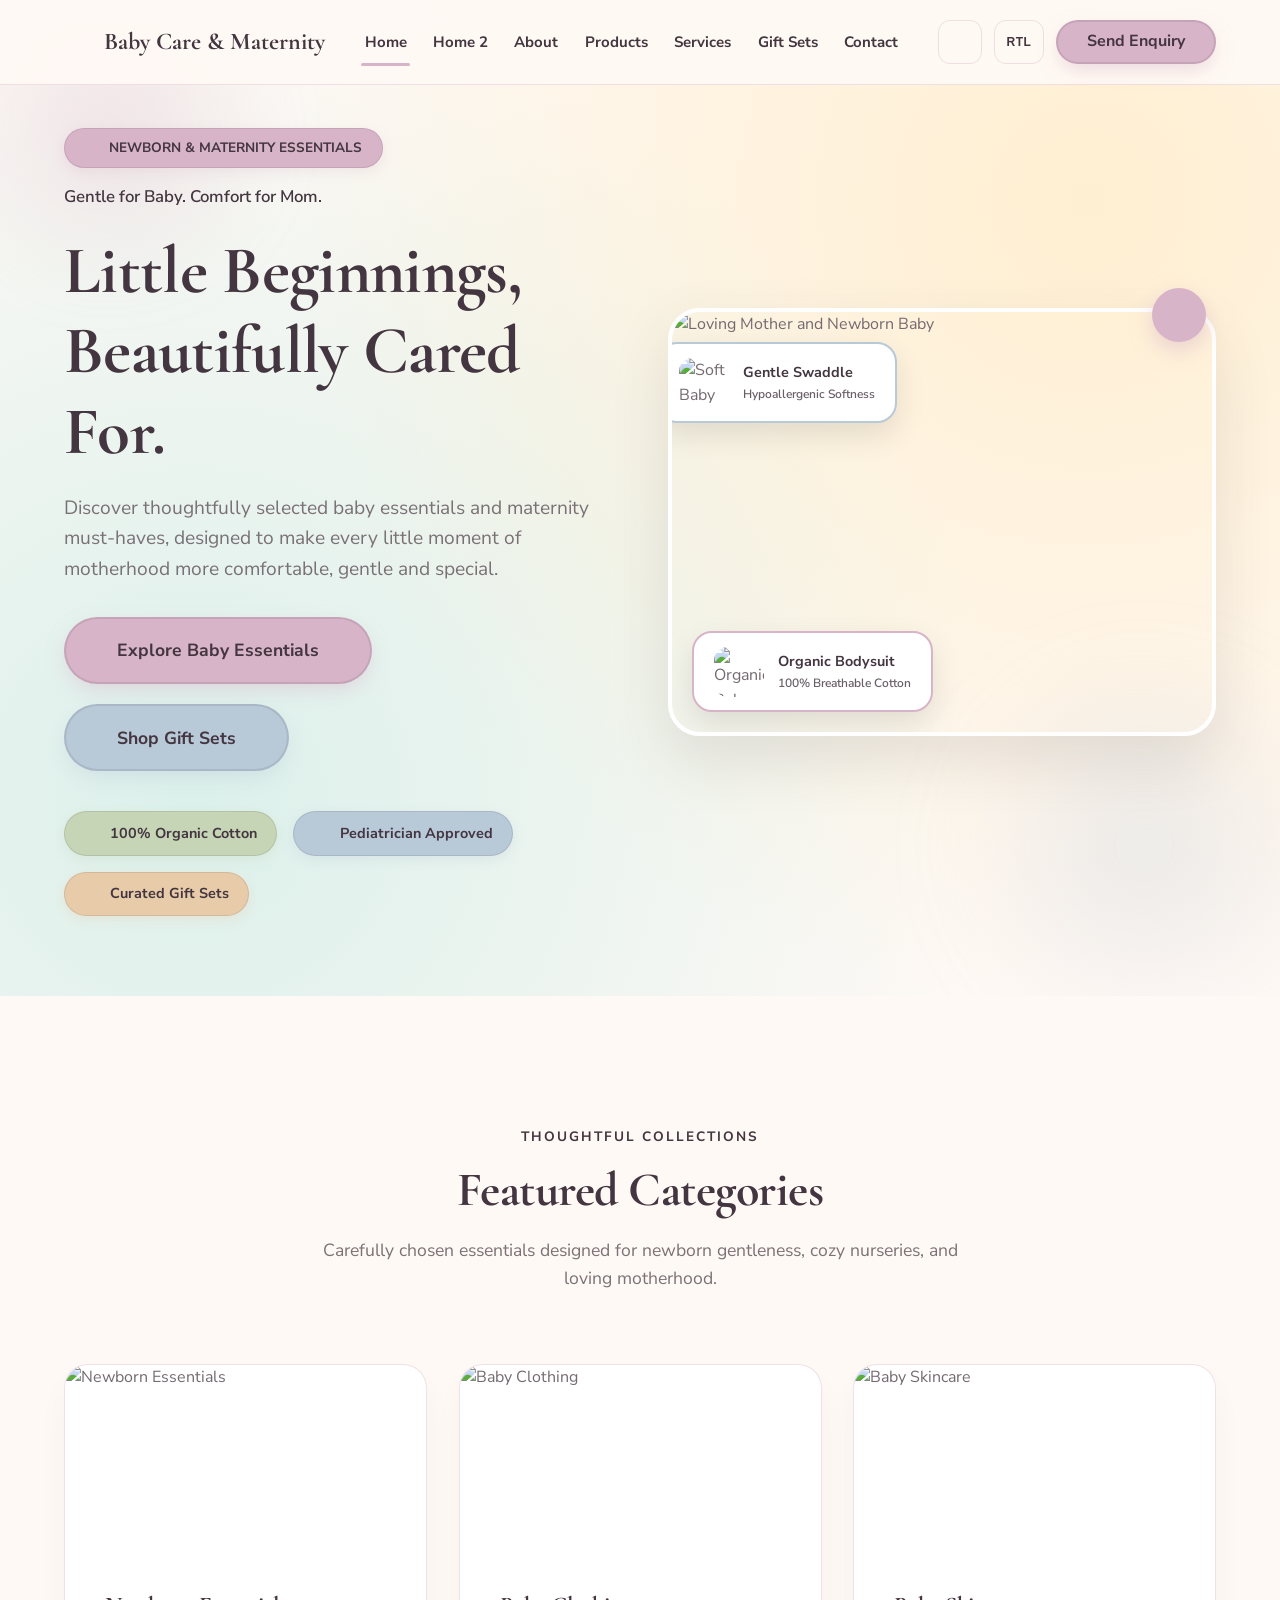
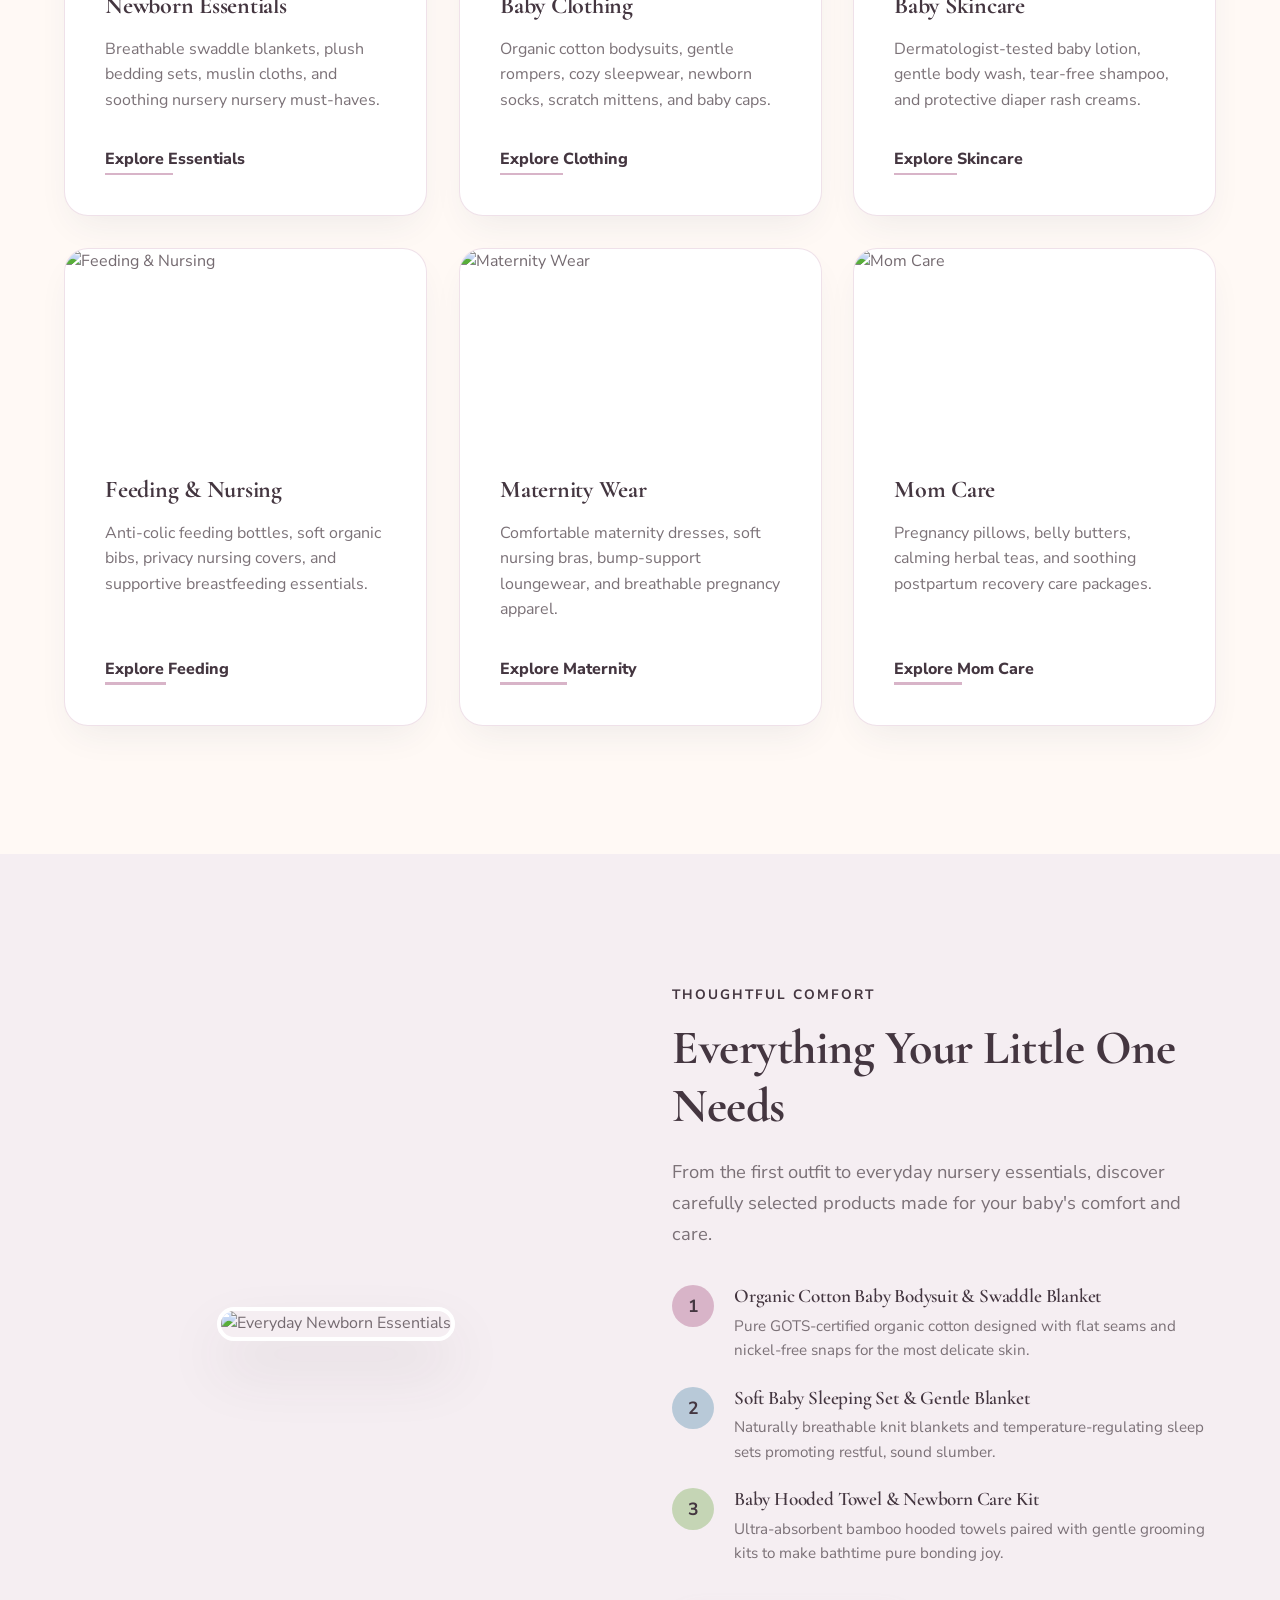
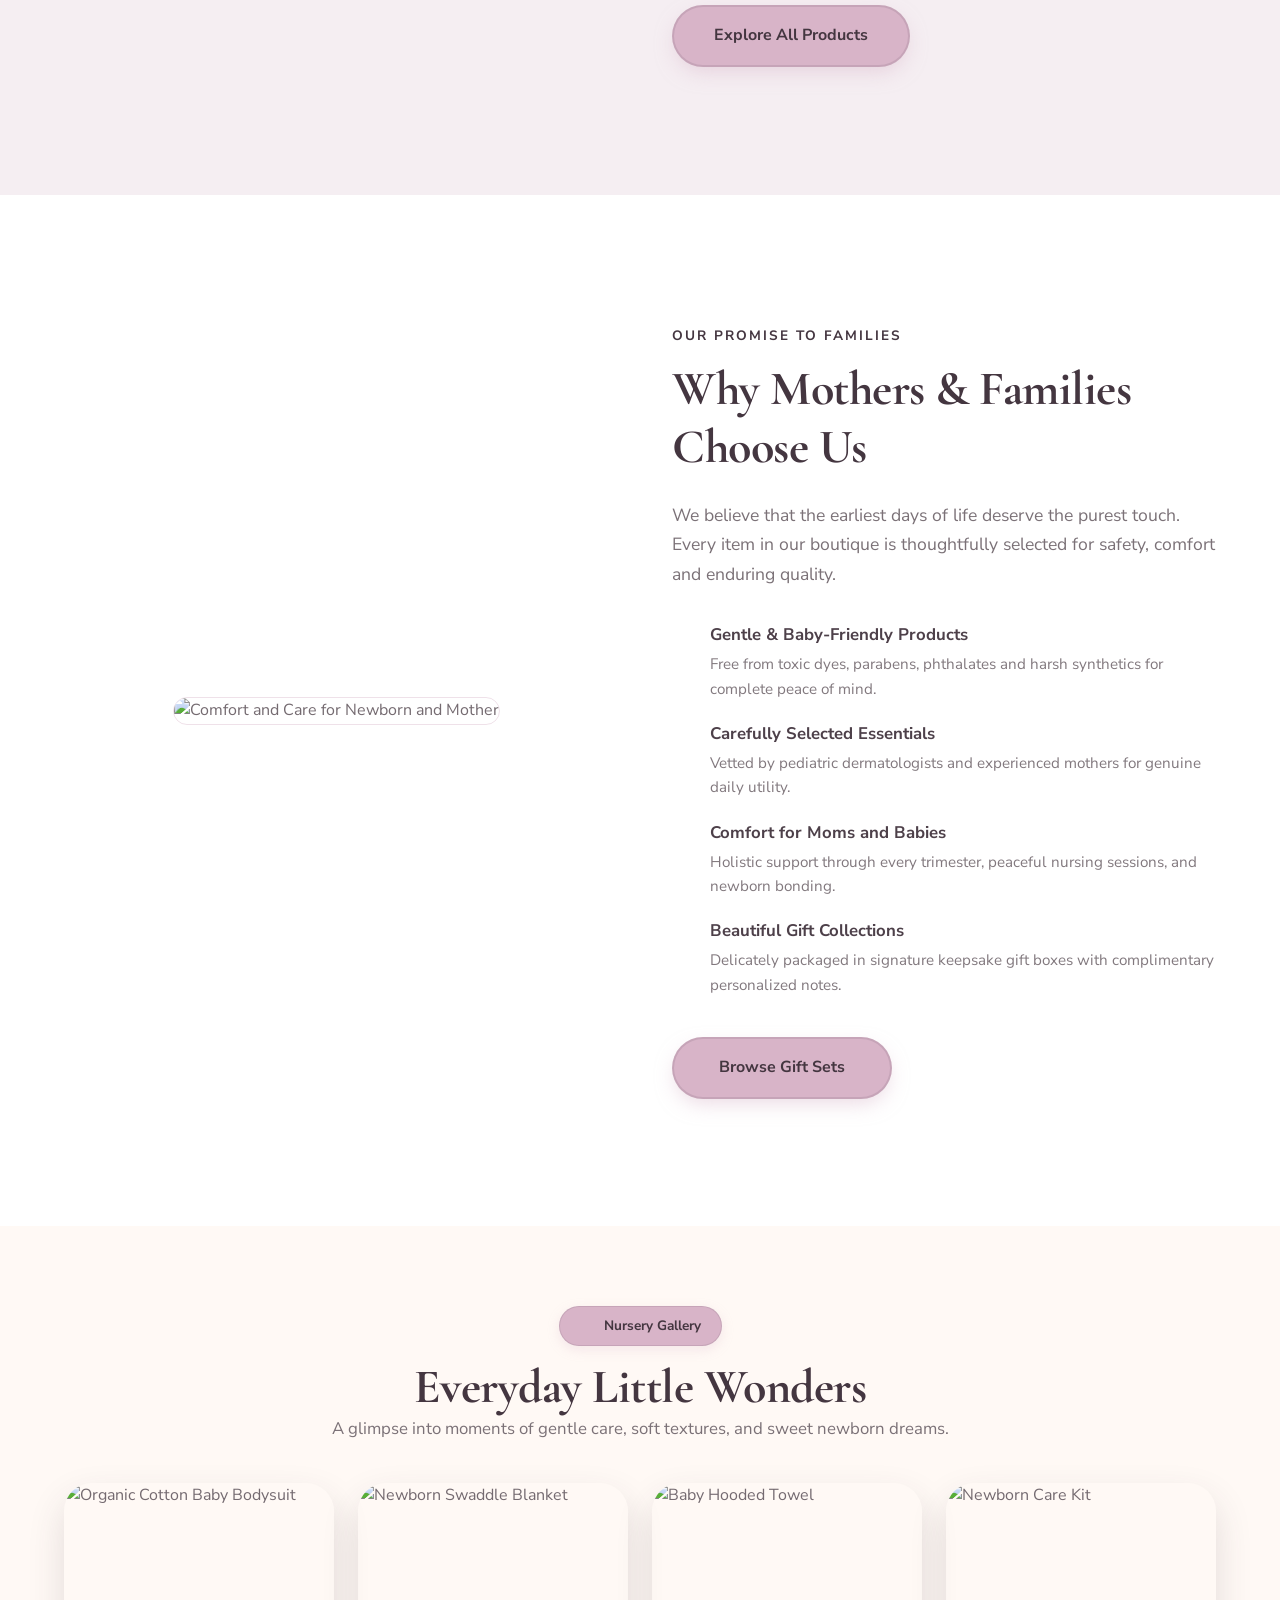
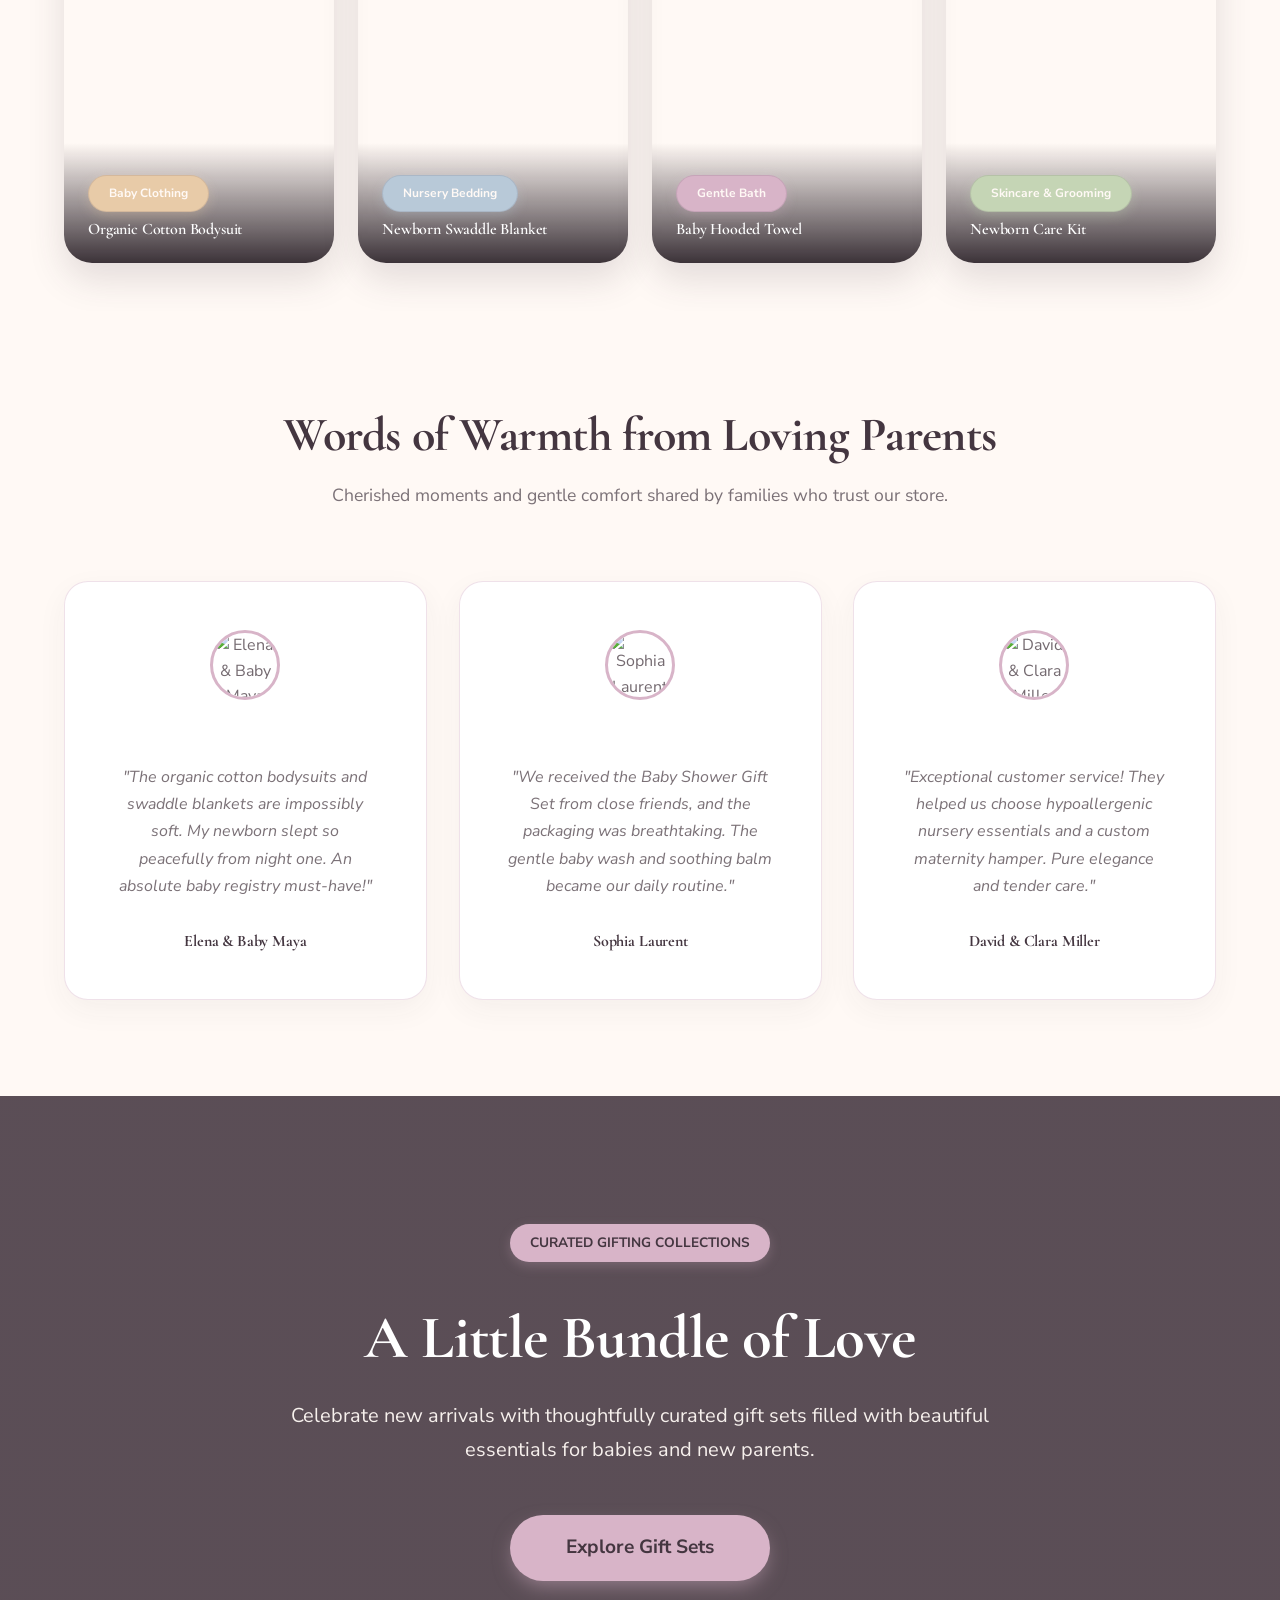
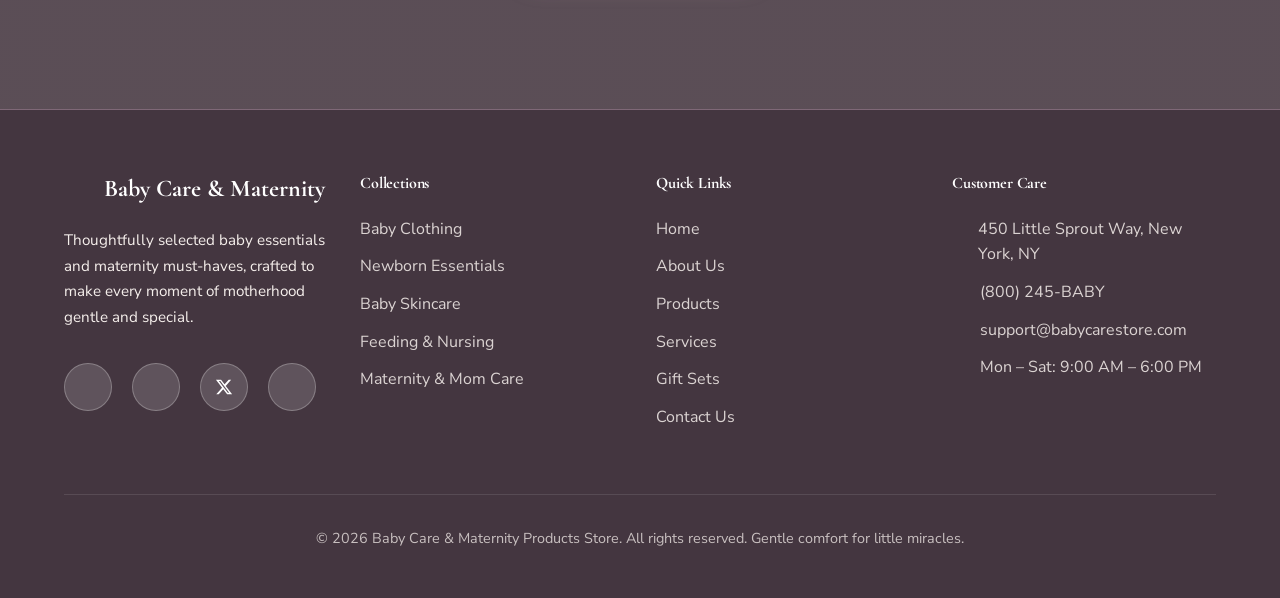
==== index.html @ e5392061 "Initial commit: Baby Care & Maternity Products Store website" ====
<!DOCTYPE html>
<html lang="en">

<head>
    <meta charset="UTF-8">
    <meta name="viewport" content="width=device-width, initial-scale=1.0">
    <title>Baby Care & Maternity Products Store | Little Beginnings, Beautifully Cared For</title>
    <meta name="description" content="Discover thoughtfully selected baby essentials and maternity must-haves, designed to make every little moment of motherhood more comfortable, gentle and special.">
    <link rel="stylesheet" href="styles/main.css">
    <link rel="icon" type="image/svg+xml" href="assets/favicon.svg">
    <script src="https://cdn.jsdelivr.net/npm/lucide@0.364.0/dist/umd/lucide.min.js"></script>
</head>

<body>
    <!-- 🧭 HEADER -->
    <header>
        <div class="container" style="display: flex; justify-content: space-between; align-items: center; width: 100%;">
            <a href="index.html" class="logo-brand">
                <i data-lucide="baby"></i> Baby Care & Maternity
            </a>
            <nav class="nav-links">
                <a href="index.html" class="active">Home</a>
                <a href="home-2.html">Home 2</a>
                <a href="about.html">About</a>
                <a href="products.html">Products</a>
                <a href="services.html">Services</a>
                <a href="gift-sets.html">Gift Sets</a>
                <a href="contact.html">Contact</a>
                <!-- Toggles inside menu for mobile ONLY -->
                <div class="mobile-show" style="gap: 1.5rem; margin-top: 1rem; margin-bottom: 2rem;">
                    <button id="theme-toggle-mob" class="btn" title="Change Theme"
                        style="background: none; color: inherit; padding: 0.75rem; border: 1px solid var(--border); border-radius: 12px; flex: 1;"><i
                            data-lucide="moon"></i></button>
                    <button id="rtl-toggle-mob" class="btn"
                        style="background: none; color: inherit; padding: 0.75rem; border: 1px solid var(--border); border-radius: 12px; flex: 1;">RTL</button>
                </div>

                <a href="contact.html" class="btn btn-primary mobile-show"
                    style="margin-top: 1rem; text-align: center;">Send Enquiry</a>
            </nav>
            <div class="header-actions">
                <button id="theme-toggle" class="btn-nav-utility mobile-hide" title="Change Theme">
                    <i data-lucide="moon"></i>
                </button>
                <button id="rtl-toggle" class="btn-nav-utility mobile-hide" title="Switch Direction">
                    <span>RTL</span>
                </button>
                <button id="mobile-menu-trigger"
                    style="background: none; border: none; cursor: pointer; color: inherit; padding: 0.5rem;" aria-label="Toggle Navigation Menu">
                    <i data-lucide="menu"></i>
                </button>
                <a href="contact.html" class="btn btn-primary mobile-hide">Send Enquiry</a>
            </div>
        </div>
    </header>

    <main>
        <!-- Section 1: Cinematic Adventure Split Hero (Home) -->
        <section class="hero-split">
            <div class="blob-bg-1" style="top: -5%; left: -5%; background: radial-gradient(circle, rgba(216, 180, 200, 0.3) 0%, transparent 70%);"></div>
            <div class="blob-bg-2" style="bottom: -5%; right: -5%; background: radial-gradient(circle, rgba(184, 201, 216, 0.3) 0%, transparent 70%);"></div>
            <div class="container" style="position: relative; z-index: 2;">
                <div class="hero-split-grid">
                    <div class="reveal-left">
                        <div style="margin-bottom: 1.25rem; display: flex; align-items: center; gap: 1rem; flex-wrap: wrap;">
                            <span class="badge-summer float-bob">
                                <i data-lucide="sparkles" style="width: 16px; color: var(--heading-text);"></i> NEWBORN & MATERNITY ESSENTIALS
                            </span>
                            <span class="camp-note">Gentle for Baby. Comfort for Mom.</span>
                        </div>
                        <h1 style="margin-bottom: 1.25rem; color: var(--heading-text);">Little Beginnings, Beautifully Cared For.</h1>
                        <p style="font-size: 1.2rem; margin-bottom: 2rem; opacity: 0.9; font-weight: 400; max-width: 540px; color: var(--body-text);">
                            Discover thoughtfully selected baby essentials and maternity must-haves, designed to make every little moment of motherhood more comfortable, gentle and special.
                        </p>
                        <div style="display: flex; gap: 1.25rem; flex-wrap: wrap; margin-bottom: 2.5rem;">
                            <a href="products.html" class="btn btn-primary hero-btn">Explore Baby Essentials</a>
                            <a href="gift-sets.html" class="btn btn-secondary hero-btn">Shop Gift Sets</a>
                        </div>
                        <!-- Trust Indicators -->
                        <div style="display: flex; gap: 1rem; flex-wrap: wrap; align-items: center;">
                            <div class="badge-forest" style="padding: 0.6rem 1.2rem; font-size: 0.9rem;">
                                <i data-lucide="shield-check" style="width: 18px; color: var(--heading-text);"></i> 100% Organic Cotton
                            </div>
                            <div class="badge-teal" style="padding: 0.6rem 1.2rem; font-size: 0.9rem;">
                                <i data-lucide="heart" style="width: 18px; color: var(--heading-text);"></i> Pediatrician Approved
                            </div>
                            <div class="badge-orange" style="padding: 0.6rem 1.2rem; font-size: 0.9rem;">
                                <i data-lucide="gift" style="width: 18px; color: var(--heading-text);"></i> Curated Gift Sets
                            </div>
                        </div>
                    </div>
                    <div class="reveal-right" style="position: relative;">
                        <!-- Floating Highlight Badge Visual -->
                        <div style="position: absolute; top: -20px; right: 10px; z-index: 4; background: var(--primary); width: 54px; height: 54px; border-radius: 50%; display: flex; align-items: center; justify-content: center; box-shadow: 0 8px 20px rgba(216, 180, 200, 0.5);" class="float-bob">
                            <i data-lucide="heart" style="width: 28px; height: 28px; color: var(--heading-text);"></i>
                        </div>
                        <!-- Main Baby & Mother Photo with 2 Floating Cards -->
                        <div style="position: relative; border-radius: 32px; overflow: hidden; box-shadow: 0 24px 60px rgba(68, 54, 64, 0.12); border: 4px solid var(--white);">
                            <img src="https://images.unsplash.com/photo-1555252333-9f8e92e65df9?auto=format&fit=crop&w=800&q=80" alt="Loving Mother and Newborn Baby" style="width: 100%; height: 420px; object-fit: cover;">
                            
                            <!-- Overlapping Floating Image Card 1: Newborn Bodysuit -->
                            <div style="position: absolute; bottom: 20px; left: 20px; background: var(--card-bg); padding: 0.85rem 1.25rem; border-radius: 20px; display: flex; align-items: center; gap: 0.85rem; box-shadow: 0 12px 30px rgba(0,0,0,0.1); border: 2px solid var(--primary); z-index: 3;" class="reveal-up">
                                <img src="https://images.unsplash.com/photo-1522771930-78848d9293e8?auto=format&fit=crop&w=150&q=80" alt="Organic Baby Bodysuit" style="width: 50px; height: 50px; border-radius: 14px; object-fit: cover;">
                                <div>
                                    <div style="font-weight: 700; font-size: 0.9rem; color: var(--heading-text);">Organic Bodysuit</div>
                                    <div style="font-size: 0.75rem; color: var(--heading-text); opacity: 0.8; font-weight: 600;">100% Breathable Cotton</div>
                                </div>
                            </div>

                            <!-- Overlapping Floating Image Card 2: Gentle Swaddle -->
                            <div style="position: absolute; top: 30px; left: -15px; background: var(--card-bg); padding: 0.85rem 1.25rem; border-radius: 20px; display: flex; align-items: center; gap: 0.85rem; box-shadow: 0 12px 30px rgba(0,0,0,0.1); border: 2px solid var(--secondary); z-index: 3;" class="float-bob">
                                <img src="https://images.unsplash.com/photo-1515488042361-ee00e0ddd4e4?auto=format&fit=crop&w=150&q=80" alt="Soft Baby Swaddle" style="width: 50px; height: 50px; border-radius: 14px; object-fit: cover;">
                                <div>
                                    <div style="font-weight: 700; font-size: 0.9rem; color: var(--heading-text);">Gentle Swaddle</div>
                                    <div style="font-size: 0.75rem; color: var(--heading-text); opacity: 0.8; font-weight: 600;">Hypoallergenic Softness</div>
                                </div>
                            </div>
                        </div>
                    </div>
                </div>
            </div>
        </section>

        <!-- Section 2: Featured Categories -->
        <section style="background: var(--bg);">
            <div class="container">
                <div class="reveal-up" style="text-align: center; margin-bottom: 4.5rem;">
                    <span style="color: var(--heading-text); font-weight: 700; text-transform: uppercase; letter-spacing: 2px; font-size: 0.85rem;">Thoughtful Collections</span>
                    <h2 style="margin-top: 0.8rem; margin-bottom: 1rem;">Featured Categories</h2>
                    <p style="font-weight: 400; font-size: 1.1rem; opacity: 0.85; max-width: 650px; margin: 0 auto;">Carefully chosen essentials designed for newborn gentleness, cozy nurseries, and loving motherhood.</p>
                </div>
                <div class="grid-3 stagger-container" style="gap: 2rem;">
                    <!-- Category 1: Newborn Essentials -->
                    <div class="card reveal-left">
                        <div class="card-img-wrapper">
                            <img src="https://images.unsplash.com/photo-1519689680058-324335c77eba?auto=format&fit=crop&w=800&q=80"
                                alt="Newborn Essentials">
                        </div>
                        <h3>Newborn Essentials</h3>
                        <p>Breathable swaddle blankets, plush bedding sets, muslin cloths, and soothing nursery nursery must-haves.</p>
                        <a href="products.html" class="card-cta">Explore Essentials <i data-lucide="arrow-right"></i></a>
                    </div>
                    <!-- Category 2: Baby Clothing -->
                    <div class="card reveal">
                        <div class="card-img-wrapper">
                            <img src="https://images.unsplash.com/photo-1522771930-78848d9293e8?auto=format&fit=crop&w=800&q=80"
                                alt="Baby Clothing">
                        </div>
                        <h3>Baby Clothing</h3>
                        <p>Organic cotton bodysuits, gentle rompers, cozy sleepwear, newborn socks, scratch mittens, and baby caps.</p>
                        <a href="products.html" class="card-cta">Explore Clothing <i data-lucide="arrow-right"></i></a>
                    </div>
                    <!-- Category 3: Baby Skincare -->
                    <div class="card reveal-right">
                        <div class="card-img-wrapper">
                            <img src="https://images.unsplash.com/photo-1584308666744-24d5c474f2ae?auto=format&fit=crop&w=800&q=80"
                                alt="Baby Skincare">
                        </div>
                        <h3>Baby Skincare</h3>
                        <p>Dermatologist-tested baby lotion, gentle body wash, tear-free shampoo, and protective diaper rash creams.</p>
                        <a href="products.html" class="card-cta">Explore Skincare <i data-lucide="arrow-right"></i></a>
                    </div>
                    <!-- Category 4: Feeding & Nursing -->
                    <div class="card reveal-left">
                        <div class="card-img-wrapper">
                            <img src="https://images.unsplash.com/photo-1596461404969-9ae70f2830c1?auto=format&fit=crop&w=800&q=80"
                                alt="Feeding & Nursing">
                        </div>
                        <h3>Feeding & Nursing</h3>
                        <p>Anti-colic feeding bottles, soft organic bibs, privacy nursing covers, and supportive breastfeeding essentials.</p>
                        <a href="products.html" class="card-cta">Explore Feeding <i data-lucide="arrow-right"></i></a>
                    </div>
                    <!-- Category 5: Maternity Wear -->
                    <div class="card reveal">
                        <div class="card-img-wrapper">
                            <img src="https://images.unsplash.com/photo-1516585427167-9f4af9627e6c?auto=format&fit=crop&w=800&q=80"
                                alt="Maternity Wear">
                        </div>
                        <h3>Maternity Wear</h3>
                        <p>Comfortable maternity dresses, soft nursing bras, bump-support loungewear, and breathable pregnancy apparel.</p>
                        <a href="products.html" class="card-cta">Explore Maternity <i data-lucide="arrow-right"></i></a>
                    </div>
                    <!-- Category 6: Mom Care -->
                    <div class="card reveal-right">
                        <div class="card-img-wrapper">
                            <img src="https://images.unsplash.com/photo-1544367567-0f2fcb009e0b?auto=format&fit=crop&w=800&q=80"
                                alt="Mom Care">
                        </div>
                        <h3>Mom Care</h3>
                        <p>Pregnancy pillows, belly butters, calming herbal teas, and soothing postpartum recovery care packages.</p>
                        <a href="products.html" class="card-cta">Explore Mom Care <i data-lucide="arrow-right"></i></a>
                    </div>
                </div>
            </div>
        </section>

        <!-- Section 3: Newborn Essentials Section (Split Layout) -->
        <section style="background: var(--bg-secondary, #F5EEF2);">
            <div class="container">
                <div class="grid-resp-2" style="align-items: center; gap: 4rem;">
                    <div class="reveal-zoom" style="display: flex; justify-content: center;">
                        <img src="https://images.unsplash.com/photo-1519689680058-324335c77eba?auto=format&fit=crop&w=800&q=80" alt="Everyday Newborn Essentials"
                            style="border-radius: 28px; box-shadow: 0 30px 60px rgba(68,54,64,0.1); max-width: 90%; height: auto; object-fit: cover; border: 4px solid var(--white);">
                    </div>
                    <div class="reveal-right">
                        <span style="color: var(--heading-text); font-weight: 700; text-transform: uppercase; letter-spacing: 2px; font-size: 0.85rem;">Thoughtful Comfort</span>
                        <h2 style="margin: 0.8rem 0 1.25rem;">Everything Your Little One Needs</h2>
                        <p style="font-size: 1.15rem; opacity: 0.85; margin-bottom: 2.25rem; line-height: 1.7;">From the first outfit to everyday nursery essentials, discover carefully selected products made for your baby's comfort and care.</p>
                        
                        <div style="margin-bottom: 2.5rem; display: flex; flex-direction: column; gap: 1.5rem;">
                            <div style="display: flex; gap: 1.25rem; align-items: flex-start;">
                                <div style="background: var(--primary); color: var(--heading-text); width: 42px; height: 42px; min-width: 42px; border-radius: 50%; display: flex; align-items: center; justify-content: center; font-weight: 700; font-size: 1.1rem;">
                                    1</div>
                                <div>
                                    <h4 style="font-size: 1.2rem; margin-bottom: 0.35rem; color: var(--heading-text);">Organic Cotton Baby Bodysuit & Swaddle Blanket</h4>
                                    <p style="opacity: 0.8; font-size: 0.95rem;">Pure GOTS-certified organic cotton designed with flat seams and nickel-free snaps for the most delicate skin.</p>
                                </div>
                            </div>
                            <div style="display: flex; gap: 1.25rem; align-items: flex-start;">
                                <div style="background: var(--secondary); color: var(--heading-text); width: 42px; height: 42px; min-width: 42px; border-radius: 50%; display: flex; align-items: center; justify-content: center; font-weight: 700; font-size: 1.1rem;">
                                    2</div>
                                <div>
                                    <h4 style="font-size: 1.2rem; margin-bottom: 0.35rem; color: var(--heading-text);">Soft Baby Sleeping Set & Gentle Blanket</h4>
                                    <p style="opacity: 0.8; font-size: 0.95rem;">Naturally breathable knit blankets and temperature-regulating sleep sets promoting restful, sound slumber.</p>
                                </div>
                            </div>
                            <div style="display: flex; gap: 1.25rem; align-items: flex-start;">
                                <div style="background: var(--accent); color: var(--heading-text); width: 42px; height: 42px; min-width: 42px; border-radius: 50%; display: flex; align-items: center; justify-content: center; font-weight: 700; font-size: 1.1rem;">
                                    3</div>
                                <div>
                                    <h4 style="font-size: 1.2rem; margin-bottom: 0.35rem; color: var(--heading-text);">Baby Hooded Towel & Newborn Care Kit</h4>
                                    <p style="opacity: 0.8; font-size: 0.95rem;">Ultra-absorbent bamboo hooded towels paired with gentle grooming kits to make bathtime pure bonding joy.</p>
                                </div>
                            </div>
                        </div>

                        <a href="products.html" class="btn btn-primary" style="padding: 1rem 2.5rem;">Explore All Products</a>
                    </div>
                </div>
            </div>
        </section>

        <!-- Section 4: Why Choose Us Section -->
        <section style="background: var(--card-bg);">
            <div class="container">
                <div class="grid-resp-2 grid-reverse" style="align-items: center; gap: 4rem;">
                    <div class="reveal-left">
                        <span style="color: var(--heading-text); font-weight: 700; text-transform: uppercase; letter-spacing: 2px; font-size: 0.85rem;">Our Promise to Families</span>
                        <h2 style="margin: 0.8rem 0 1.5rem;">Why Mothers & Families Choose Us</h2>
                        <p style="font-size: 1.1rem; margin-bottom: 2rem; opacity: 0.85; line-height: 1.7;">We believe that the earliest days of life deserve the purest touch. Every item in our boutique is thoughtfully selected for safety, comfort and enduring quality.</p>
                        
                        <ul style="margin-bottom: 2.5rem; display: flex; flex-direction: column; gap: 1.25rem;">
                            <li style="display: flex; align-items: flex-start; gap: 1rem;">
                                <i data-lucide="check-circle" style="color: var(--primary); min-width: 22px; margin-top: 2px;"></i>
                                <div>
                                    <strong style="color: var(--heading-text); font-size: 1.05rem;">Gentle & Baby-Friendly Products</strong>
                                    <p style="opacity: 0.8; font-size: 0.95rem; margin-top: 0.2rem;">Free from toxic dyes, parabens, phthalates and harsh synthetics for complete peace of mind.</p>
                                </div>
                            </li>
                            <li style="display: flex; align-items: flex-start; gap: 1rem;">
                                <i data-lucide="check-circle" style="color: var(--secondary); min-width: 22px; margin-top: 2px;"></i>
                                <div>
                                    <strong style="color: var(--heading-text); font-size: 1.05rem;">Carefully Selected Essentials</strong>
                                    <p style="opacity: 0.8; font-size: 0.95rem; margin-top: 0.2rem;">Vetted by pediatric dermatologists and experienced mothers for genuine daily utility.</p>
                                </div>
                            </li>
                            <li style="display: flex; align-items: flex-start; gap: 1rem;">
                                <i data-lucide="check-circle" style="color: var(--accent); min-width: 22px; margin-top: 2px;"></i>
                                <div>
                                    <strong style="color: var(--heading-text); font-size: 1.05rem;">Comfort for Moms and Babies</strong>
                                    <p style="opacity: 0.8; font-size: 0.95rem; margin-top: 0.2rem;">Holistic support through every trimester, peaceful nursing sessions, and newborn bonding.</p>
                                </div>
                            </li>
                            <li style="display: flex; align-items: flex-start; gap: 1rem;">
                                <i data-lucide="check-circle" style="color: var(--highlight); min-width: 22px; margin-top: 2px;"></i>
                                <div>
                                    <strong style="color: var(--heading-text); font-size: 1.05rem;">Beautiful Gift Collections</strong>
                                    <p style="opacity: 0.8; font-size: 0.95rem; margin-top: 0.2rem;">Delicately packaged in signature keepsake gift boxes with complimentary personalized notes.</p>
                                </div>
                            </li>
                        </ul>
                        <a href="gift-sets.html" class="btn btn-primary" style="padding: 1rem 2.8rem;">Browse Gift Sets</a>
                    </div>
                    <div class="blur-in" style="display: flex; justify-content: center;">
                        <img src="https://images.unsplash.com/photo-1544126592-807ade215a0b?auto=format&fit=crop&w=800&q=80" alt="Comfort and Care for Newborn and Mother"
                            style="border-radius: 28px; border: 1px solid var(--border); box-shadow: 0 40px 80px -20px rgba(68,54,64,0.15); max-width: 90%; height: auto; object-fit: cover;">
                    </div>
                </div>
            </div>
        </section>

        <!-- Section 4.5: Cinematic Photo-Strip Gallery -->
        <section style="background: var(--bg); padding: 5rem 0 3rem; overflow: hidden;">
            <div class="container">
                <div class="reveal-up" style="text-align: center; margin-bottom: 2.5rem;">
                    <span class="badge-summer float-bob"><i data-lucide="sparkles" style="width: 16px; color: var(--heading-text);"></i> Nursery Gallery</span>
                    <h2 style="margin-top: 0.8rem;">Everyday Little Wonders</h2>
                    <p style="opacity: 0.8; font-size: 1.05rem;">A glimpse into moments of gentle care, soft textures, and sweet newborn dreams.</p>
                </div>

                <div class="photostrip-grid reveal-zoom">
                    <div class="photostrip-card">
                        <img src="https://images.unsplash.com/photo-1522771930-78848d9293e8?auto=format&fit=crop&w=800&q=80" alt="Organic Cotton Baby Bodysuit">
                        <div class="photostrip-overlay">
                            <span class="badge-orange" style="font-size: 0.75rem;">Baby Clothing</span>
                            <h4 style="margin-top: 0.5rem; color: #FFFFFF !important;">Organic Cotton Bodysuit</h4>
                        </div>
                    </div>
                    <div class="photostrip-card">
                        <img src="https://images.unsplash.com/photo-1515488042361-ee00e0ddd4e4?auto=format&fit=crop&w=800&q=80" alt="Newborn Swaddle Blanket">
                        <div class="photostrip-overlay">
                            <span class="badge-teal" style="font-size: 0.75rem;">Nursery Bedding</span>
                            <h4 style="margin-top: 0.5rem; color: #FFFFFF !important;">Newborn Swaddle Blanket</h4>
                        </div>
                    </div>
                    <div class="photostrip-card">
                        <img src="https://images.unsplash.com/photo-1516627145497-ae6968895b74?auto=format&fit=crop&w=800&q=80" alt="Baby Hooded Towel">
                        <div class="photostrip-overlay">
                            <span class="badge-summer" style="font-size: 0.75rem;">Gentle Bath</span>
                            <h4 style="margin-top: 0.5rem; color: #FFFFFF !important;">Baby Hooded Towel</h4>
                        </div>
                    </div>
                    <div class="photostrip-card">
                        <img src="https://images.unsplash.com/photo-1584308666744-24d5c474f2ae?auto=format&fit=crop&w=800&q=80" alt="Newborn Care Kit">
                        <div class="photostrip-overlay">
                            <span class="badge-forest" style="font-size: 0.75rem;">Skincare & Grooming</span>
                            <h4 style="margin-top: 0.5rem; color: #FFFFFF !important;">Newborn Care Kit</h4>
                        </div>
                    </div>
                </div>
            </div>
        </section>

        <!-- Section 5: Testimonials -->
        <section id="testimonials" class="testimonials-section">
            <div class="container">
                <div class="reveal-zoom" style="text-align: center; margin-bottom: 4.5rem;">
                    <h2 style="margin-bottom: 1rem;">Words of Warmth from Loving Parents</h2>
                    <p class="subtitle" style="font-weight: 400; font-size: 1.1rem; opacity: 0.85;">Cherished moments and gentle comfort shared by families who trust our store.</p>
                </div>
                <div class="grid-3 stagger-container">
                    <div class="reveal-zoom testimonial-card-item">
                        <img src="https://images.unsplash.com/photo-1534528741775-53994a69daeb?auto=format&fit=crop&w=200&q=80"
                            alt="Elena & Baby Maya"
                            style="width: 70px; height: 70px; border-radius: 50%; object-fit: cover; margin-bottom: 1.5rem; border: 3px solid var(--primary); display: block; margin-left: auto; margin-right: auto;">
                        <div
                            style="display: flex; gap: 0.25rem; color: var(--highlight); margin-bottom: 1.25rem; justify-content: center;">
                            <i data-lucide="star"></i><i data-lucide="star"></i><i data-lucide="star"></i><i
                                data-lucide="star"></i><i data-lucide="star"></i>
                        </div>
                        <p style="font-style: italic; opacity: 0.9; margin-bottom: 2rem; line-height: 1.7;">"The organic cotton bodysuits and swaddle blankets are impossibly soft. My newborn slept so peacefully from night one. An absolute baby registry must-have!"</p>
                        <h4 style="color: var(--heading-text); font-weight: 700;">Elena & Baby Maya</h4>
                    </div>
                    <div class="reveal-zoom testimonial-card-item">
                        <img src="https://images.unsplash.com/photo-1544005313-94ddf0286df2?auto=format&fit=crop&w=200&q=80"
                            alt="Sophia Laurent"
                            style="width: 70px; height: 70px; border-radius: 50%; object-fit: cover; margin-bottom: 1.5rem; border: 3px solid var(--primary); display: block; margin-left: auto; margin-right: auto;">
                        <div
                            style="display: flex; gap: 0.25rem; color: var(--highlight); margin-bottom: 1.25rem; justify-content: center;">
                            <i data-lucide="star"></i><i data-lucide="star"></i><i data-lucide="star"></i><i
                                data-lucide="star"></i><i data-lucide="star"></i>
                        </div>
                        <p style="font-style: italic; opacity: 0.9; margin-bottom: 2rem; line-height: 1.7;">"We received the Baby Shower Gift Set from close friends, and the packaging was breathtaking. The gentle baby wash and soothing balm became our daily routine."</p>
                        <h4 style="color: var(--heading-text); font-weight: 700;">Sophia Laurent</h4>
                    </div>
                    <div class="reveal-zoom testimonial-card-item">
                        <img src="https://images.unsplash.com/photo-1507003211169-0a1dd7228f2d?auto=format&fit=crop&w=200&q=80"
                            alt="David & Clara Miller"
                            style="width: 70px; height: 70px; border-radius: 50%; object-fit: cover; margin-bottom: 1.5rem; border: 3px solid var(--primary); display: block; margin-left: auto; margin-right: auto;">
                        <div
                            style="display: flex; gap: 0.25rem; color: var(--highlight); margin-bottom: 1.25rem; justify-content: center;">
                            <i data-lucide="star"></i><i data-lucide="star"></i><i data-lucide="star"></i><i
                                data-lucide="star"></i><i data-lucide="star"></i>
                        </div>
                        <p style="font-style: italic; opacity: 0.9; margin-bottom: 2rem; line-height: 1.7;">"Exceptional customer service! They helped us choose hypoallergenic nursery essentials and a custom maternity hamper. Pure elegance and tender care."</p>
                        <h4 style="color: var(--heading-text); font-weight: 700;">David & Clara Miller</h4>
                    </div>
                </div>
            </div>
        </section>

        <!-- Section 6: Featured Gift Section (Banner) -->
        <section
            style="padding: 8rem 0; background: linear-gradient(rgba(68, 54, 64, 0.88), rgba(68, 54, 64, 0.88)), url('https://images.unsplash.com/photo-1544717305-2782549b5136?auto=format&fit=crop&w=1600&q=80') no-repeat center center/cover; position: relative;">
            <div class="container" style="text-align: center; color: white;">
                <div class="reveal-zoom" style="max-width: 820px; margin: 0 auto;">
                    <span class="badge-summer" style="background: var(--primary); color: var(--heading-text); font-weight: 700; margin-bottom: 1.5rem; border: none;">CURATED GIFTING COLLECTIONS</span>
                    <h2 style="color: #FFFFFF !important; margin: 1rem 0 1.5rem; font-size: clamp(2.5rem, 5.5vw, 3.8rem);">A Little Bundle of Love</h2>
                    <p
                        style="font-size: 1.25rem; margin-bottom: 3rem; opacity: 0.95; max-width: 700px; margin-left: auto; margin-right: auto; color: #FFF9F5 !important; line-height: 1.7;">
                        Celebrate new arrivals with thoughtfully curated gift sets filled with beautiful essentials for babies and new parents.</p>
                    <a href="gift-sets.html" class="btn btn-primary"
                        style="padding: 1.1rem 3.5rem; font-size: 1.2rem; background: var(--primary); color: var(--heading-text) !important; border-radius: 50px; border: none; width: fit-content; margin: 0 auto; display: inline-block;">Explore Gift Sets</a>
                </div>
            </div>
        </section>
    </main>

    <!-- 🗓️ POPUP -->
    <div id="booking-popup" class="popup-overlay">
        <div class="popup-card">
            <button class="close-popup"
                style="position: absolute; top: 1rem; right: 1rem; background: none; border: none; cursor: pointer; color: var(--heading-text);"><i
                    data-lucide="x"></i></button>
            <h3 style="font-size: 1.75rem; margin-bottom: 0.75rem; color: var(--heading-text);">Request a Gift Consultation</h3>
            <p style="opacity: 0.8; margin-bottom: 2rem; font-size: 0.95rem;">Have questions about baby shower gifts or nursery bundles? Let our specialists help you curate the perfect set.</p>
            <form style="display: flex; flex-direction: column; gap: 1rem;">
                <input type="text" placeholder="Your Full Name" class="auth-input" style="margin:0; width: 100%; padding: 0.85rem 1.25rem; border-radius: 14px; border: 1px solid var(--border); background: var(--bg); font-family: inherit; color: var(--text);">
                <input type="email" placeholder="Email Address" class="auth-input" style="margin:0; width: 100%; padding: 0.85rem 1.25rem; border-radius: 14px; border: 1px solid var(--border); background: var(--bg); font-family: inherit; color: var(--text);">
                <select class="auth-input" style="margin:0; width:100%; padding: 0.85rem 1.25rem; border-radius: 14px; border: 1px solid var(--border); background: var(--bg); font-family: inherit; color: var(--text);">
                    <option>Select Gift or Product Collection</option>
                    <option>Newborn Welcome Gift Box</option>
                    <option>Baby Shower Gift Set</option>
                    <option>Organic Baby Essentials Box</option>
                    <option>New Mom Care Package</option>
                    <option>Baby Bath & Care Bundle</option>
                    <option>Luxury Newborn Gift Hamper</option>
                </select>
                <textarea rows="3" placeholder="Special requests or recipient note..." style="width: 100%; padding: 0.85rem 1.25rem; border-radius: 14px; border: 1px solid var(--border); background: var(--bg); font-family: inherit; color: var(--text); resize: vertical;"></textarea>
                <button type="button" class="btn btn-primary" style="width: 100%; padding: 0.95rem;">Send Request</button>
            </form>
        </div>
    </div>

    <!-- 🦶 FOOTER -->
    <footer>
        <div class="container">
            <div class="footer-grid" style="margin-bottom: 4rem;">
                <div>
                    <a href="index.html" class="footer-logo">
                        <i data-lucide="baby"></i> Baby Care & Maternity
                    </a>
                    <p style="opacity: 0.8; margin-bottom: 2rem; max-width: 320px; font-size: 0.95rem; line-height: 1.7; color: var(--soft-sand);">Thoughtfully selected baby essentials and maternity must-haves, crafted to make every moment of motherhood gentle and special.</p>
                    <div class="social-links">
                        <a href="#"><i data-lucide="instagram"></i></a>
                        <a href="#"><i data-lucide="facebook"></i></a>
                        <a href="#"><svg viewBox="0 0 24 24" style="width: 18px; height: 18px; fill: currentColor; display: inline-block; vertical-align: middle;"><path d="M18.244 2.25h3.308l-7.227 8.26 8.502 11.24H16.17l-5.214-6.817L4.99 21.75H1.68l7.73-8.835L1.254 2.25H8.08l4.713 6.231zm-1.161 17.52h1.833L7.084 4.126H5.117z"></path></svg></a>
                        <a href="#"><i data-lucide="heart"></i></a>
                    </div>
                </div>
                <div>
                    <h4 style="margin-bottom: 1.5rem; color: #FFFFFF;">Collections</h4>
                    <ul style="display: flex; flex-direction: column; gap: 0.75rem; opacity: 0.85;">
                        <li><a href="products.html">Baby Clothing</a></li>
                        <li><a href="products.html">Newborn Essentials</a></li>
                        <li><a href="products.html">Baby Skincare</a></li>
                        <li><a href="products.html">Feeding & Nursing</a></li>
                        <li><a href="products.html">Maternity & Mom Care</a></li>
                    </ul>
                </div>
                <div>
                    <h4 style="margin-bottom: 1.5rem; color: #FFFFFF;">Quick Links</h4>
                    <ul style="display: flex; flex-direction: column; gap: 0.75rem; opacity: 0.85;">
                        <li><a href="index.html">Home</a></li>
                        <li><a href="about.html">About Us</a></li>
                        <li><a href="products.html">Products</a></li>
                        <li><a href="services.html">Services</a></li>
                        <li><a href="gift-sets.html">Gift Sets</a></li>
                        <li><a href="contact.html">Contact Us</a></li>
                    </ul>
                </div>
                <div>
                    <h4 style="margin-bottom: 1.5rem; color: #FFFFFF;">Customer Care</h4>
                    <ul style="display: flex; flex-direction: column; gap: 0.75rem; opacity: 0.85;">
                        <li><i data-lucide="map-pin" style="color: var(--primary);"></i> 450 Little Sprout Way, New York, NY</li>
                        <li><i data-lucide="phone" style="color: var(--primary);"></i> (800) 245-BABY</li>
                        <li><i data-lucide="mail" style="color: var(--primary);"></i> support@babycarestore.com</li>
                        <li><i data-lucide="clock" style="color: var(--primary);"></i> Mon – Sat: 9:00 AM – 6:00 PM</li>
                    </ul>
                </div>
            </div>
            <div
                style="border-top: 1px solid rgba(255,255,255,0.15); padding-top: 2rem; text-align: center; opacity: 0.7; font-size: 0.9rem; color: var(--soft-sand);">
                &copy; 2026 Baby Care & Maternity Products Store. All rights reserved. Gentle comfort for little miracles.
            </div>
        </div>
    </footer>

    <!-- ⬆️ BACK TO TOP -->
    <button id="back-to-top" class="back-to-top-btn" aria-label="Back to Top">
        <i data-lucide="chevron-up"></i>
    </button>

    <script src="scripts/main.js"></script>
    <script>
        document.addEventListener('DOMContentLoaded', () => {
            if (window.lucide) {
                lucide.createIcons();
            }
        });
    </script>
</body>

</html>
---- styles/main.css ----
@import url('https://fonts.googleapis.com/css2?family=Cormorant+Garamond:ital,wght@0,400;0,500;0,600;0,700;1,400;1,600&family=Nunito+Sans:ital,opsz,wght@0,6..12,300;0,6..12,400;0,6..12,500;0,6..12,600;0,6..12,700;0,6..12,800;1,6..12,400;1,6..12,600&display=swap');

:root {
    /* STRICT BABY CARE & MATERNITY STORE PALETTE */
    --primary: #D8B4C8;          /* Soft dusty rose */
    --secondary: #B8C9D8;        /* Pastel baby blue */
    --accent: #C5D5B5;           /* Soft sage green */
    --highlight: #E8CBA8;        /* Warm champagne beige */
    --bg-main: #FFF9F5;          /* Warm ivory */
    --bg-secondary: #F5EEF2;     /* Soft blush */
    --heading-text: #443640;     /* Deep warm mauve */
    --body-text: #746A70;        /* Soft charcoal grey */
    --white: #FFFFFF;

    /* Semantic Compatibility Bindings */
    --forest-green: #443640;
    --coral: #D8B4C8;
    --soft-sand: #FFF9F5;
    --sky-blue: #B8C9D8;
    --sun-yellow: #E8CBA8;
    --cta: #D8B4C8;

    --bg-light: #FFF9F5;
    --text-light: #746A70;
    --bg: #FFF9F5;
    --text: #746A70;
    --card-bg: #FFFFFF;
    --card-light: #FFFFFF;
    --glass: rgba(255, 249, 245, 0.94);

    --success: #C5D5B5;
    --success-light: #F5EEF2;
    --success-dark: #443640;
    --error: #D8B4C8;
    --error-light: #F5EEF2;
    --error-dark: #443640;
    --info: #B8C9D8;
    --info-light: #F5EEF2;
    --info-dark: #443640;
    --warning: #E8CBA8;
    --warning-light: #FFF9F5;
    --warning-dark: #443640;

    --slate: #746A70;
    --slate-light: #F5EEF2;

    --bg-dark: #322830;
    --card-dark: #41353E;
    --text-dark: #FFF9F5;
    --border: rgba(216, 180, 200, 0.4);

    --primary-rgb: 216, 180, 200;
    --secondary-rgb: 184, 201, 216;
    --accent-rgb: 197, 213, 181;
    --heading-rgb: 68, 54, 64;

    /* Footer & Structure */
    --footer-bg: #443640;
    --footer-text: #FFF9F5;
    --header-height: 85px;
    --sidebar-width: 280px;
    --container-width: 1400px;
    --radius: 24px;
    --transition: all 0.35s cubic-bezier(0.25, 1, 0.5, 1);
}

[data-theme="dark"] {
    --bg: #2B2128;
    --card-bg: #372C34;
    --bg-secondary: #372C34;
    --text: #F5EEF2;
    --heading-text: #FFF9F5;
    --body-text: #F5EEF2;
    --border: #4D3D48;
    --white: #FFFFFF;
    --footer-bg: #20171D;
    --footer-text: #FFF9F5;
    --glass: rgba(43, 33, 40, 0.94);
    --primary: #D8B4C8;
    --secondary: #B8C9D8;
    --accent: #C5D5B5;
    --highlight: #E8CBA8;
    --sky-blue: #B8C9D8;
    --slate: #F5EEF2;
    --forest-green: #D8B4C8;
    --coral: #E8CBA8;
    --soft-sand: #F5EEF2;
    --primary-rgb: 216, 180, 200;
    --success: #C5D5B5;
    --info: #B8C9D8;
    --warning: #E8CBA8;
    --error: #D8B4C8;
}

/* Dashboard Fee Receipts & Notification Icons Visibility in Dark Mode */
[data-theme="dark"] #notifications i,
[data-theme="dark"] #notifications svg,
[data-theme="dark"] .dash-section i[style*="color: var(--success)"],
[data-theme="dark"] .dash-section i[style*="color: var(--info)"],
[data-theme="dark"] .dash-section svg[style*="color: var(--success)"],
[data-theme="dark"] .dash-section svg[style*="color: var(--info)"] {
    color: var(--coral) !important;
}

/* 👁️ GLOBAL TEXT CONTRAST & VISIBILITY ENFORCEMENT (LIGHT & DARK MODE) */
body, p, li, td, label, .subtitle {
    color: var(--body-text, #443640);
}

p, li, .subtitle, .card p, .faq-content div {
    opacity: 0.95 !important;
}

[data-theme="dark"] body,
[data-theme="dark"] p,
[data-theme="dark"] span,
[data-theme="dark"] li,
[data-theme="dark"] td,
[data-theme="dark"] label,
[data-theme="dark"] .subtitle,
[data-theme="dark"] .faq-content div,
[data-theme="dark"] .contact-pill-label {
    color: #F5EEF2 !important;
}

[data-theme="dark"] h1,
[data-theme="dark"] h2,
[data-theme="dark"] h3,
[data-theme="dark"] h4,
[data-theme="dark"] h5,
[data-theme="dark"] h6,
[data-theme="dark"] strong,
[data-theme="dark"] .contact-pill-value,
[data-theme="dark"] .faq-trigger,
[data-theme="dark"] .faq-trigger span,
[data-theme="dark"] .service-highlight-card h5 {
    color: #FFF9F5 !important;
}

/* Preserve heading accent colors if explicitly styled */
[data-theme="dark"] h1[style*="color: var(--coral)"],
[data-theme="dark"] h2[style*="color: var(--coral)"],
[data-theme="dark"] h3[style*="color: var(--coral)"],
[data-theme="dark"] h4[style*="color: var(--coral)"],
[data-theme="dark"] h5[style*="color: var(--coral)"],
[data-theme="dark"] h6[style*="color: var(--coral)"],
[data-theme="dark"] h1[style*="color:var(--coral)"],
[data-theme="dark"] h2[style*="color:var(--coral)"],
[data-theme="dark"] h3[style*="color:var(--coral)"],
[data-theme="dark"] h4[style*="color:var(--coral)"],
[data-theme="dark"] h5[style*="color:var(--coral)"],
[data-theme="dark"] h6[style*="color:var(--coral)"] {
    color: var(--highlight, #E8CBA8) !important;
}

[data-theme="dark"] .card,
[data-theme="dark"] .dash-card,
[data-theme="dark"] .bento-card,
[data-theme="dark"] .ticket-card,
[data-theme="dark"] .auth-card,
[data-theme="dark"] .popup-card,
[data-theme="dark"] .wheel-card,
[data-theme="dark"] .service-highlight-card,
[data-theme="dark"] .contact-pill-card,
[data-theme="dark"] .contact-form-box,
[data-theme="dark"] .calendar-card-widget,
[data-theme="dark"] .editorial-floating-card,
[data-theme="dark"] .hero-quote-box,
[data-theme="dark"] .contact-card-box,
[data-theme="dark"] .faq-item {
    background-color: #372C34 !important;
    color: #F5EEF2 !important;
    border-color: #54434E !important;
}

[data-theme="dark"] .card h3,
[data-theme="dark"] .dash-card h4,
[data-theme="dark"] .bento-card h3,
[data-theme="dark"] .ticket-card h3,
[data-theme="dark"] .popup-card h3,
[data-theme="dark"] .wheel-card h3 {
    color: #FFF9F5 !important;
}

[data-theme="dark"] .card-cta {
    color: #E8CBA8 !important;
}

[data-theme="dark"] .card-cta::after {
    background-color: #E8CBA8 !important;
}

[data-theme="dark"] .close-popup {
    color: #FFF9F5 !important;
}

/* Enforce dark text (#443640) on ALL light/pastel backgrounds in BOTH Light & Dark Modes */
.btn-primary,
.btn-primary *,
.btn-secondary:not(.social-btn),
.btn-secondary:not(.social-btn) *,
.hero-btn-white,
.hero-btn-white *,
.badge-summer,
.badge-summer *,
.badge-teal,
.badge-teal *,
.badge-orange,
.badge-orange *,
.badge-forest,
.badge-forest *,
.wheel-center-orb,
.wheel-center-orb *,
.back-to-top-btn,
.back-to-top-btn *,
.calendar-day-cell.highlight,
.calendar-day-cell.highlight *,
.calendar-day-cell.accent-highlight,
.calendar-day-cell.accent-highlight *,
[data-theme="dark"] .btn-primary,
[data-theme="dark"] .btn-primary *,
[data-theme="dark"] .btn-secondary:not(.social-btn),
[data-theme="dark"] .btn-secondary:not(.social-btn) *,
[data-theme="dark"] .hero-btn-white,
[data-theme="dark"] .hero-btn-white *,
[data-theme="dark"] .badge-summer,
[data-theme="dark"] .badge-summer *,
[data-theme="dark"] .badge-teal,
[data-theme="dark"] .badge-teal *,
[data-theme="dark"] .badge-orange,
[data-theme="dark"] .badge-orange *,
[data-theme="dark"] .badge-forest,
[data-theme="dark"] .badge-forest *,
[data-theme="dark"] .wheel-center-orb,
[data-theme="dark"] .wheel-center-orb *,
[data-theme="dark"] .back-to-top-btn,
[data-theme="dark"] .back-to-top-btn *,
[data-theme="dark"] .calendar-day-cell.highlight,
[data-theme="dark"] .calendar-day-cell.highlight *,
[data-theme="dark"] .calendar-day-cell.accent-highlight,
[data-theme="dark"] .calendar-day-cell.accent-highlight *,
[style*="background: var(--primary)"],
[style*="background: var(--primary)"] *,
[style*="background:var(--primary)"],
[style*="background:var(--primary)"] *,
[style*="background: var(--secondary)"],
[style*="background: var(--secondary)"] *,
[style*="background:var(--secondary)"],
[style*="background:var(--secondary)"] *,
[style*="background: var(--accent)"],
[style*="background: var(--accent)"] *,
[style*="background:var(--accent)"],
[style*="background:var(--accent)"] *,
[style*="background: var(--highlight)"],
[style*="background: var(--highlight)"] *,
[style*="background:var(--highlight)"],
[style*="background:var(--highlight)"] *,
[data-theme="dark"] [style*="background: var(--primary)"],
[data-theme="dark"] [style*="background: var(--primary)"] *,
[data-theme="dark"] [style*="background:var(--primary)"],
[data-theme="dark"] [style*="background:var(--primary)"] *,
[data-theme="dark"] [style*="background: var(--secondary)"],
[data-theme="dark"] [style*="background: var(--secondary)"] *,
[data-theme="dark"] [style*="background:var(--secondary)"],
[data-theme="dark"] [style*="background:var(--secondary)"] *,
[data-theme="dark"] [style*="background: var(--accent)"],
[data-theme="dark"] [style*="background: var(--accent)"] *,
[data-theme="dark"] [style*="background:var(--accent)"],
[data-theme="dark"] [style*="background:var(--accent)"] *,
[data-theme="dark"] [style*="background: var(--highlight)"],
[data-theme="dark"] [style*="background: var(--highlight)"] *,
[data-theme="dark"] [style*="background:var(--highlight)"],
[data-theme="dark"] [style*="background:var(--highlight)"] *,
[data-theme="dark"] .btn[style*="background: white"],
[data-theme="dark"] .btn[style*="background:white"],
[data-theme="dark"] .btn[style*="background: #FFFFFF"],
[data-theme="dark"] .btn[style*="background:#FFFFFF"],
[data-theme="dark"] [style*="background: white"],
[data-theme="dark"] [style*="background:white"],
[data-theme="dark"] [style*="background: white"] *,
[data-theme="dark"] [style*="background:white"] *,
[data-theme="dark"] [style*="background: rgba(255, 255, 255"],
[data-theme="dark"] [style*="background:rgba(255, 255, 255"],
[data-theme="dark"] [style*="background: rgba(255, 255, 255"] *,
[data-theme="dark"] [style*="background:rgba(255, 255, 255"] * {
    color: #443640 !important;
    stroke: #443640 !important;
}

/* Preserve Authentic Multi-Color Social Logins (Google & Apple) */
.social-btn svg path[fill="#4285F4"],
[data-theme="dark"] .social-btn svg path[fill="#4285F4"] { fill: #4285F4 !important; stroke: none !important; }
.social-btn svg path[fill="#34A853"],
[data-theme="dark"] .social-btn svg path[fill="#34A853"] { fill: #34A853 !important; stroke: none !important; }
.social-btn svg path[fill="#FBBC05"],
[data-theme="dark"] .social-btn svg path[fill="#FBBC05"] { fill: #FBBC05 !important; stroke: none !important; }
.social-btn svg path[fill="#EA4335"],
[data-theme="dark"] .social-btn svg path[fill="#EA4335"] { fill: #EA4335 !important; stroke: none !important; }

[data-theme="dark"] .social-btn {
    background: #463742 !important;
    color: #FFF9F5 !important;
    border: 1px solid #634F5E !important;
}

[data-theme="dark"] .social-btn span {
    color: #FFF9F5 !important;
}

/* Table Header & Cell Contrast in Light & Dark Mode */
table thead tr,
table thead th,
[data-theme="dark"] table thead tr,
[data-theme="dark"] table thead th {
    background-color: #443640 !important;
    color: #FFF9F5 !important;
}

[data-theme="dark"] table tbody tr {
    background-color: #372C34 !important;
    border-bottom-color: #4D3D48 !important;
}

[data-theme="dark"] table tbody tr:nth-child(even) {
    background-color: #31262E !important;
}

/* Dark Mode inline heading-text / body-text / primary color overrides (excluding pastel pill backgrounds) */
[data-theme="dark"] [style*="color: var(--heading-text)"]:not([class*="badge-"]):not(.btn):not([style*="background: var(--primary)"]):not([style*="background: var(--secondary)"]):not([style*="background: var(--accent)"]):not([style*="background: var(--highlight)"]):not([style*="background: rgba(255, 255, 255"]):not([style*="background: white"]),
[data-theme="dark"] [style*="color:var(--heading-text)"]:not([class*="badge-"]):not(.btn):not([style*="background: var(--primary)"]):not([style*="background: var(--secondary)"]):not([style*="background: var(--accent)"]):not([style*="background: var(--highlight)"]):not([style*="background: rgba(255, 255, 255"]):not([style*="background: white"]),
[data-theme="dark"] [style*="color: var(--forest-green)"]:not([class*="badge-"]):not(.btn):not([style*="background: rgba(255, 255, 255"]):not([style*="background: white"]),
[data-theme="dark"] [style*="color:var(--forest-green)"]:not([class*="badge-"]):not(.btn):not([style*="background: rgba(255, 255, 255"]):not([style*="background: white"]),
[data-theme="dark"] [style*="color: var(--body-text)"]:not([class*="badge-"]):not(.btn):not([style*="background: rgba(255, 255, 255"]):not([style*="background: white"]),
[data-theme="dark"] [style*="color:var(--body-text)"]:not([class*="badge-"]):not(.btn):not([style*="background: rgba(255, 255, 255"]):not([style*="background: white"]),
[data-theme="dark"] [style*="color: var(--slate)"]:not([class*="badge-"]):not(.btn):not([style*="background: rgba(255, 255, 255"]):not([style*="background: white"]),
[data-theme="dark"] [style*="color:var(--slate)"]:not([class*="badge-"]):not(.btn):not([style*="background: rgba(255, 255, 255"]):not([style*="background: white"]),
[data-theme="dark"] [style*="color: var(--text)"]:not([class*="badge-"]):not(.btn):not([style*="background: rgba(255, 255, 255"]):not([style*="background: white"]),
[data-theme="dark"] [style*="color:var(--text)"]:not([class*="badge-"]):not(.btn):not([style*="background: rgba(255, 255, 255"]):not([style*="background: white"]) {
    color: #FFF9F5 !important;
}

[data-theme="dark"] span[style*="color: var(--primary)"]:not([class*="badge-"]),
[data-theme="dark"] span[style*="color:var(--primary)"]:not([class*="badge-"]),
[data-theme="dark"] i[style*="color: var(--primary)"],
[data-theme="dark"] i[style*="color:var(--primary)"] {
    color: var(--highlight, #E8CBA8) !important;
}

[data-theme="dark"] .camp-note,
[data-theme="dark"] .handwritten-tag {
    color: var(--highlight, #E8CBA8) !important;
}

[data-theme="dark"] input,
[data-theme="dark"] select,
[data-theme="dark"] textarea {
    background-color: #2B2128 !important;
    color: #FFF9F5 !important;
    border-color: #54434E !important;
}

[data-theme="dark"] select option {
    background-color: #372C34 !important;
    color: #FFF9F5 !important;
}

select {
    appearance: none;
    -webkit-appearance: none;
    -moz-appearance: none;
    background-image: url("data:image/svg+xml,%3Csvg xmlns='http://www.w3.org/2000/svg' width='16' height='16' viewBox='0 0 24 24' fill='none' stroke='%23443640' stroke-width='2.5' stroke-linecap='round' stroke-linejoin='round'%3E%3Cpath d='m6 9 6 6 6-6'/%3E%3C/svg%3E");
    background-repeat: no-repeat;
    background-position: right 1.25rem center;
    background-size: 16px 16px;
    padding-right: 3rem !important;
    cursor: pointer;
}

[data-theme="dark"] select {
    background-image: url("data:image/svg+xml,%3Csvg xmlns='http://www.w3.org/2000/svg' width='16' height='16' viewBox='0 0 24 24' fill='none' stroke='%23FFF9F5' stroke-width='2.5' stroke-linecap='round' stroke-linejoin='round'%3E%3Cpath d='m6 9 6 6 6-6'/%3E%3C/svg%3E");
}

[dir="rtl"] select {
    background-position: left 1.25rem center;
    padding-left: 3rem !important;
    padding-right: 1.25rem !important;
}

[data-theme="dark"] input::placeholder,
[data-theme="dark"] textarea::placeholder {
    color: rgba(247, 243, 232, 0.6) !important;
}

* {
    margin: 0;
    padding: 0;
    box-sizing: border-box;
}

body,
html {
    font-family: 'Nunito Sans', sans-serif;
    background-color: var(--bg);
    color: var(--text);
    line-height: 1.6;
    font-weight: 400;
    transition: background-color 0.35s ease, color 0.35s ease;
    overflow-x: hidden;
}

p {
    font-family: 'Nunito Sans', sans-serif;
    font-weight: 400;
    color: var(--text);
}

h1,
h2,
h3,
h4,
h5,
h6 {
    font-family: 'Cormorant Garamond', Georgia, serif;
    font-weight: 600;
    line-height: 1.2;
    color: var(--heading-text, #443640);
    overflow-wrap: break-word;
    word-break: break-word;
    letter-spacing: -0.01em;
}

.camp-note,
.handwritten-tag {
    font-family: 'Nunito Sans', sans-serif;
    font-size: 1.05rem;
    font-weight: 600;
    color: var(--heading-text, #443640);
    display: inline-block;
}

h1 {
    font-size: clamp(2.5rem, 6vw, 4.2rem);
    font-weight: 800;
}

h2 {
    font-size: clamp(2rem, 4.5vw, 3rem);
    font-weight: 800;
}

h3 {
    font-size: clamp(1.4rem, 3vw, 2rem);
    font-weight: 700;
}

a {
    text-decoration: none;
    color: inherit;
    transition: var(--transition);
}

ul {
    list-style: none;
}

img {
    max-width: 100%;
    height: auto;
    display: block;
    object-fit: cover;
}

.container {
    width: 100%;
    max-width: 1400px;
    margin: 0 auto;
    padding: 0 clamp(1rem, 5vw, 4rem);
}

@media (max-width: 768px) {
    .container {
        padding: 0 1.5rem;
    }
}

@media (max-width: 480px) {
    .container {
        padding: 0 1rem;
    }
}

/* RTL Support */
[dir="rtl"] {
    direction: rtl;
    text-align: right;
}

/* --- HEADER --- */
header {
    height: var(--header-height);
    background: var(--glass);
    backdrop-filter: blur(14px);
    -webkit-backdrop-filter: blur(14px);
    border-bottom: 1px solid var(--border);
    position: fixed;
    top: 0;
    left: 0;
    width: 100%;
    z-index: 1000;
    display: flex;
    align-items: center;
    transition: var(--transition);
    color: var(--text);
}

header.scrolled {
    background: var(--glass);
    backdrop-filter: blur(14px);
    border-bottom: 1px solid var(--border);
    color: var(--text);
}

header.scrolled #mobile-menu-trigger {
    color: var(--text);
}

.logo-brand {
    display: inline-flex;
    align-items: center;
    gap: 10px;
    font-size: 24px;
    font-weight: 700;
    color: var(--heading-text, #443640);
    font-family: 'Cormorant Garamond', Georgia, serif;
    line-height: 1;
    white-space: nowrap;
    flex-shrink: 0;
}

[data-theme="dark"] .logo-brand {
    color: var(--soft-sand, #FFF9F5);
}

.logo-brand i[data-lucide],
.logo-brand svg.lucide {
    width: 30px !important;
    height: 30px !important;
    min-width: 30px;
    stroke-width: 2.2px;
    stroke: var(--primary, #D8B4C8);
    color: var(--primary, #D8B4C8);
}

.nav-links {
    display: flex;
    align-items: center;
    gap: 1.25rem;
}

.nav-links a {
    position: relative;
    font-weight: 700;
    font-size: 0.94rem;
    font-family: 'Nunito Sans', sans-serif;
    display: flex;
    align-items: center;
    gap: 0.35rem;
    white-space: nowrap;
    color: var(--heading-text, #443640);
    padding: 0.4rem 0.2rem;
}

.nav-links a:hover,
.nav-links a.active {
    color: #443640;
}

[data-theme="dark"] .nav-links a {
    color: #FFF9F5 !important;
}

[data-theme="dark"] .nav-links a:hover,
[data-theme="dark"] .nav-links a.active {
    color: var(--highlight, #E8CBA8) !important;
}

.nav-links a.active::after {
    content: '';
    position: absolute;
    bottom: -4px;
    left: 0;
    width: 100%;
    height: 3px;
    background: var(--primary, #D8B4C8);
    border-radius: 2px;
}

/* ✨ DROPDOWN STYLES */
.dropdown {
    position: relative;
}

.dropdown-menu {
    position: absolute;
    top: 100%;
    /* Remove gap! */
    left: 0;
    width: 250px;
    background: var(--card-bg);
    border: 1px solid var(--border);
    border-radius: 12px;
    box-shadow: 0 10px 30px rgba(0, 0, 0, 0.1);
    display: none;
    flex-direction: column;
    padding: 0.75rem;
    z-index: 3000;
    margin-top: 0;
    /* Tight alignment */
    padding-top: 1rem;
    /* Internal padding for bridge */
}

.dropdown::after {
    content: '';
    position: absolute;
    top: 100%;
    left: 0;
    width: 100%;
    height: 20px;
    /* Invisible hover bridge */
    display: none;
}

.dropdown:hover::after {
    display: block;
}

.dropdown-menu a {
    padding: 0.75rem 1rem;
    border-radius: 8px;
    font-size: 0.95rem;
    white-space: nowrap;
}

.dropdown-menu a:hover {
    background: rgba(217, 119, 6, 0.05);
}

/* Show on Hover (Desktop) */
@media (min-width: 993px) {
    .dropdown:hover .dropdown-menu {
        display: flex;
    }
}

/* --- ✨ Active State Highlight --- */
.nav-links a.active {
    color: var(--heading-text, #443640);
    font-weight: 700;
}

.nav-links a.active::after {
    content: '';
    position: absolute;
    bottom: -6px;
    left: 0;
    width: 100%;
    height: 3px;
    background: var(--primary, #D8B4C8);
    border-radius: 2px;
}

.header-actions {
    display: flex;
    align-items: center;
    gap: 0.75rem;
}

.header-actions .btn {
    height: 44px;
    padding-top: 0;
    padding-bottom: 0;
}

/* 📱 Mobile Menu Styles */
#mobile-menu-trigger {
    display: none;
    background: none;
    border: none;
    cursor: pointer;
    color: inherit;
    padding: 0.5rem;
    transition: var(--transition);
}

#mobile-menu-trigger:hover {
    color: var(--primary);
}

@media (max-width: 992px) {
    #mobile-menu-trigger {
        display: block;
    }

    .nav-links {
        display: flex;
        position: fixed;
        top: 0;
        right: -100%;
        /* Fully Hidden */
        width: 320px;
        height: 100vh;
        background: var(--card-bg);
        border-left: 1px solid var(--border);
        flex-direction: column;
        padding: 1.5rem 2rem 2rem;
        /* Buffer for close/logo */
        gap: 0.5rem;
        text-align: left;
        box-shadow: -10px 0 30px rgba(0, 0, 0, 0.15);
        z-index: 3000;
        transition: right 0.4s cubic-bezier(0.4, 0, 0.2, 1);
        overflow-y: auto;
    }

    .nav-links.active {
        right: 0;
        /* Slide In */
    }

    /* Animation for items */
    .nav-links a {
        opacity: 0;
        transform: translateX(20px);
        transition: all 0.4s ease;
        padding: 0.85rem 1rem;
        width: 100%;
        border-radius: 10px;
        color: var(--heading-text);
        font-size: 1rem;
    }

    .nav-links.active a {
        opacity: 1;
        transform: translateX(0);
        /* Simple stagger */
        transition-delay: calc(0.05s * var(--i, 0));
    }

    .nav-links a.active {
        background: rgba(216, 180, 200, 0.28);
        color: var(--heading-text);
    }

    .dropdown-menu {
        position: static;
        width: 100%;
        box-shadow: none;
        border: 1px solid var(--border);
        background: rgba(0, 0, 0, 0.02);
        margin: 0.5rem 0;
        padding: 0.5rem;
        display: none;
    }

    .dropdown.active .dropdown-menu {
        display: flex;
    }

    .dropdown-trigger i {
        transition: transform 0.3s;
    }

    .dropdown.active .dropdown-trigger i {
        transform: rotate(180deg);
    }

    .mobile-hide {
        display: none !important;
    }

    .mobile-show {
        display: flex !important;
    }
}

@media (min-width: 993px) {
    .mobile-show {
        display: none !important;
    }
}

/* --- FOOTER --- */
footer {
    background: var(--footer-bg);
    color: var(--footer-text);
    padding: 4rem 0 3rem;
    border-top: 1px solid var(--border);
}

footer p,
footer span,
footer div,
footer li {
    color: #FFF9F5 !important;
}

footer h1,
footer h2,
footer h3,
footer h4,
footer h5,
footer h6 {
    color: #FFFFFF !important;
    font-weight: 700;
}

.footer-logo {
    display: inline-flex;
    align-items: center;
    gap: 10px;
    font-size: 24px;
    font-weight: 700;
    color: #FFFFFF !important;
    font-family: 'Cormorant Garamond', Georgia, serif;
    line-height: 1;
    white-space: nowrap;
    margin-bottom: 1.5rem;
    text-decoration: none;
}

.footer-logo i[data-lucide],
.footer-logo svg.lucide {
    width: 30px !important;
    height: 30px !important;
    min-width: 30px;
    stroke-width: 2.2px;
    stroke: var(--primary, #D8B4C8) !important;
    color: var(--primary, #D8B4C8) !important;
}

footer a {
    color: #FFF9F5 !important;
    text-decoration: none;
    transition: 0.3s ease;
    font-family: 'Nunito Sans', sans-serif;
}

footer a:hover {
    color: var(--highlight, #E8CBA8) !important;
}

footer ul li {
    display: flex;
    align-items: center;
    gap: 0.5rem;
    color: #FFF9F5 !important;
    font-family: 'Nunito Sans', sans-serif;
}

.social-links {
    display: flex;
    gap: 1.25rem;
}

.social-links a {
    width: 48px;
    height: 48px;
    background: rgba(255, 255, 255, 0.15) !important;
    border: 1px solid rgba(255, 255, 255, 0.25) !important;
    display: flex;
    align-items: center;
    justify-content: center;
    border-radius: 50%;
    color: #FFFFFF !important;
    transition: all 0.4s cubic-bezier(0.4, 0, 0.2, 1);
    opacity: 1 !important;
}

.social-links a [data-lucide],
.social-links a svg.lucide {
    color: #FFFFFF !important;
    stroke: #FFFFFF !important;
    fill: none !important;
    width: 20px;
    height: 20px;
    stroke-width: 2px;
}

.social-links a svg:not(.lucide) {
    color: #FFFFFF !important;
    fill: #FFFFFF !important;
    stroke: none !important;
    width: 18px;
    height: 18px;
}

.social-links a:hover {
    background: var(--primary, #D8B4C8) !important;
    border-color: var(--primary, #D8B4C8) !important;
    color: #443640 !important;
    transform: translateY(-5px);
    opacity: 1 !important;
}

.social-links a:hover [data-lucide],
.social-links a:hover svg.lucide {
    color: #443640 !important;
    stroke: #443640 !important;
    fill: none !important;
}

.social-links a:hover svg:not(.lucide) {
    color: #443640 !important;
    fill: #443640 !important;
}

/* 🃏 CARDS */
.card {
    background: var(--card-bg);
    border: 1px solid var(--border);
    padding: 2.5rem;
    border-radius: 24px;
    transition: transform 0.6s cubic-bezier(0.34, 1.56, 0.64, 1), 
                box-shadow 0.6s ease, 
                border-color 0.4s ease;
    position: relative;
    overflow: hidden;
    height: 100%;
    display: flex;
    flex-direction: column;
    box-shadow: 0 10px 30px -10px rgba(0, 0, 0, 0.05);
}

.card:hover {
    transform: translateY(-16px) scale(1.02);
    box-shadow: 0 30px 60px -12px rgba(0, 0, 0, 0.15);
    border-color: var(--primary);
}

.card::before {
    content: '';
    position: absolute;
    top: 0; left: -100%;
    width: 100%; height: 100%;
    background: linear-gradient(90deg, transparent, rgba(255,255,255,0.05), transparent);
    transition: 0.5s;
}

.card:hover::before {
    left: 100%;
}

.card-img-wrapper {
    width: calc(100% + 5rem);
    margin: -2.5rem -2.5rem 1.5rem -2.5rem;
    overflow: hidden;
    aspect-ratio: 16/9;
    border-radius: 20px 20px 0 0;
}

.card-img-wrapper img {
    width: 100%;
    height: 100%;
    object-fit: cover;
    transition: transform 0.8s cubic-bezier(0.165, 0.84, 0.44, 1);
}

.card:hover .card-img-wrapper img {
    transform: scale(1.15);
}

.card h3 {
    margin-bottom: 1rem;
    font-size: 1.5rem;
}

.card p {
    opacity: 0.8;
    line-height: 1.6;
    margin-bottom: 2rem;
    flex-grow: 1;
}

.card-cta {
    margin-top: auto;
    color: #443640;
    font-weight: 800;
    display: inline-flex;
    align-items: center;
    gap: 0.6rem;
    cursor: pointer;
    font-family: 'Nunito Sans', sans-serif;
    position: relative;
    width: fit-content;
    padding: 2px 0;
    transition: var(--transition);
}

.card-cta::after {
    content: '';
    position: absolute;
    bottom: 0px;
    left: 0;
    width: 40%;
    height: 2.5px;
    background: var(--primary, #D8B4C8);
    transition: var(--transition);
}

.card:hover .card-cta::after,
.card-cta:hover::after {
    width: 100%;
}


.card-cta i {
    transition: transform 0.3s cubic-bezier(0.4, 0, 0.2, 1);
}

.card:hover .card-cta i,
.card-cta:hover i {
    transform: translateX(6px);
}

/* --- BUTTONS --- */
.btn {
    display: inline-flex;
    align-items: center;
    justify-content: center;
    padding: 0.85rem 1.8rem;
    border-radius: 50px;
    font-family: 'Nunito Sans', sans-serif;
    font-weight: 700;
    cursor: pointer;
    transition: transform 0.35s cubic-bezier(0.25, 1, 0.5, 1), box-shadow 0.35s ease, background-color 0.3s ease, color 0.3s ease;
    border: 2px solid transparent;
    gap: 0.5rem;
    color: var(--heading-text, #443640);
}

.hero-btn {
    padding: 1.1rem 3.2rem;
    font-size: 1.1rem;
    min-width: 220px;
}

.hero-btn-white {
    background: white !important;
    color: var(--heading-text, #443640) !important;
    box-shadow: 0 8px 24px rgba(68, 54, 64, 0.08) !important;
}

.hero-btn-white:hover {
    background: var(--highlight, #E8CBA8) !important;
    color: var(--heading-text, #443640) !important;
}

@media (max-width: 1024px) {
    .hero-btn {
        padding: 0.8rem 1.5rem;
        min-width: 160px;
        font-size: 1rem;
        white-space: nowrap;
    }
}

/* Fix for Lucide Icons */
i[data-lucide],
svg.lucide {
    width: 20px;
    height: 20px;
    stroke-width: 2.2px;
    display: inline-block;
    stroke: currentColor;
    fill: none;
}

svg.lucide-star {
    fill: var(--highlight, #E8CBA8);
    stroke: var(--highlight, #E8CBA8);
}

.btn-primary {
    background: var(--primary, #D8B4C8) !important;
    color: #443640 !important;
    border-color: rgba(68, 54, 64, 0.12);
    box-shadow: 0 8px 20px -4px rgba(216, 180, 200, 0.5);
}

.btn-primary:hover {
    background: #C99FB7 !important;
    color: #443640 !important;
    transform: translateY(-3px) scale(1.02) !important;
    box-shadow: 0 12px 24px -4px rgba(216, 180, 200, 0.65);
}

.btn-secondary {
    background: var(--secondary, #B8C9D8);
    color: #443640;
    border-color: rgba(68, 54, 64, 0.12);
    box-shadow: 0 8px 20px -4px rgba(184, 201, 216, 0.45);
}

.btn-secondary:hover {
    background: #A6BDD0;
    color: #443640;
    transform: translateY(-3px) scale(1.02);
    box-shadow: 0 12px 24px -4px rgba(184, 201, 216, 0.6);
}

/* Dark Mode Button Fixes */
[data-theme="dark"] .btn-primary {
    background: var(--primary, #D8B4C8) !important;
    color: #443640 !important;
    box-shadow: 0 10px 28px rgba(216, 180, 200, 0.3);
}

[data-theme="dark"] .btn-primary:hover {
    background: var(--highlight, #E8CBA8) !important;
    color: #443640 !important;
}

[data-theme="dark"] .btn-secondary:not(.social-btn) {
    background: var(--secondary, #B8C9D8) !important;
    color: #443640 !important;
    border: 1px solid rgba(255, 255, 255, 0.25) !important;
}

[data-theme="dark"] .btn-secondary:not(.social-btn):hover {
    background: var(--highlight, #E8CBA8) !important;
    border-color: var(--highlight, #E8CBA8) !important;
    color: #443640 !important;
}

/* Theme & RTL Toggle Hover States */
.btn-nav-utility {
    background: transparent;
    border: 1px solid var(--border);
    color: var(--heading-text, #443640);
    padding: 0.5rem 0.75rem;
    border-radius: 12px;
    font-size: 0.75rem;
    font-weight: 700;
    text-transform: uppercase;
    letter-spacing: 0.5px;
    display: inline-flex;
    align-items: center;
    justify-content: center;
    gap: 0.5rem;
    transition: var(--transition);
    height: 44px;
    cursor: pointer;
}

[data-theme="dark"] .btn-nav-utility {
    color: #FFF9F5 !important;
    border-color: #634F5E !important;
}

.btn-nav-utility:hover {
    background: var(--primary) !important;
    color: #443640 !important;
    border-color: var(--primary) !important;
    transform: translateY(-2px);
}

.btn-nav-utility i,
.btn-nav-utility svg {
    width: 18px !important;
    height: 18px !important;
    color: inherit !important;
    stroke: currentColor;
}

#theme-toggle:hover,
#rtl-toggle:hover,
#theme-toggle-mob:hover,
#rtl-toggle-mob:hover {
    background: var(--primary) !important;
    color: #443640 !important;
    border-color: var(--primary) !important;
    transform: scale(1.08);
}

#theme-toggle:hover i,
#theme-toggle:hover svg,
#rtl-toggle:hover i,
#rtl-toggle:hover svg,
#theme-toggle-mob:hover i,
#theme-toggle-mob:hover svg,
#rtl-toggle-mob:hover i,
#rtl-toggle-mob:hover svg,
#theme-toggle:hover span,
#rtl-toggle:hover span,
#theme-toggle-mob:hover span,
#rtl-toggle-mob:hover span {
    color: #443640 !important;
    stroke: #443640 !important;
}

/* --- SECTIONS --- */
section {
    padding: clamp(4rem, 10vw, 8rem) 0;
    overflow: hidden;
}

.hero-section {
    padding: clamp(6rem, 15vw, 12rem) 0;
    min-height: clamp(500px, 80vh, 900px);
    display: flex;
    align-items: center;
    position: relative;
    overflow: hidden;
}

@media (max-width: 768px) {
    section {
        padding: 4rem 0;
    }

    .hero-section {
        height: auto;
        min-height: 80vh;
        text-align: center;
    }
}

/* --- REVEAL ANIMATIONS --- */
.reveal,
.reveal-left,
.reveal-right,
.reveal-zoom,
.reveal-up,
.blur-in {
    opacity: 0;
    transition: all 0.8s cubic-bezier(0.22, 1, 0.36, 1);
    will-change: transform, opacity;
}

.reveal, .reveal-up { transform: translateY(40px); }
.reveal-left { transform: translateX(-60px); }
.reveal-right { transform: translateX(60px); }
.reveal-zoom { transform: scale(0.9) translateY(20px); }
.blur-in { filter: blur(10px); transform: scale(0.95); }

.reveal.active,
.reveal-up.active,
.reveal-left.active,
.reveal-right.active,
.reveal-zoom.active,
.blur-in.active {
    opacity: 1;
    transform: translate(0) scale(1);
    filter: blur(0);
}

/* Staggered Delay Utilities */
.stagger-container > *.active:nth-child(1) { transition-delay: 0.1s; }
.stagger-container > *.active:nth-child(2) { transition-delay: 0.2s; }
.stagger-container > *.active:nth-child(3) { transition-delay: 0.3s; }
.stagger-container > *.active:nth-child(4) { transition-delay: 0.4s; }
.stagger-container > *.active:nth-child(5) { transition-delay: 0.5s; }

/* Micro Interaction: Icon Hover */
[data-lucide]:hover, 
svg.lucide:hover {
    transform: scale(1.2) rotate(10deg);
    color: var(--primary);
    transition: transform 0.3s cubic-bezier(0.34, 1.56, 0.64, 1);
}

.icon-hover-white:hover {
    color: white !important;
}

/* --- CARDS & GRID --- */
.grid-2,
.grid-3,
.grid-4 {
    display: grid;
    gap: 2rem;
    width: 100%;
}

.grid-2 {
    grid-template-columns: repeat(2, 1fr);
}

.grid-3 {
    grid-template-columns: repeat(3, 1fr);
}

.grid-4 {
    grid-template-columns: repeat(4, 1fr);
}

/* Responsive Grid Utilities */
.grid-resp-2 {
    display: grid;
    grid-template-columns: repeat(2, 1fr);
    gap: 2rem;
}

/* --- FOOTER GRID --- */
.footer-grid {
    display: grid;
    grid-template-columns: repeat(4, 1fr);
    gap: 2rem;
}

.grid-reverse {
    direction: rtl;
}

.grid-reverse > * {
    direction: ltr;
}

@media (max-width: 1024px) {
    .grid-2,
    .grid-3,
    .grid-4,
    .grid-resp-2,
    .footer-grid {
        grid-template-columns: 1fr !important;
        gap: 2rem;
    }

    .grid-3 > * {
        width: 100% !important;
        grid-column: span 1 !important;
        margin: 0 !important;
    }

    .card {
        padding: 2rem;
        flex-direction: column !important;
        transform: scale(1) !important;
    }

    .card-img-wrapper {
        width: calc(100% + 4rem) !important;
        margin: -2rem -2rem 1.5rem -2rem !important;
    }

    .testimonial-card-header {
        flex-direction: column !important;
        align-items: center !important;
        text-align: center !important;
    }
}

@media (max-width: 768px) {
    .grid-reverse {
        direction: ltr;
    }

    .card {
        padding: 1.5rem;
    }

    .card-img-wrapper {
        width: calc(100% + 3rem) !important;
        margin: -1.5rem -1.5rem 1.5rem -1.5rem !important;
    }

    .hero-section div[style*="display: flex"] {
        flex-direction: column !important;
        align-items: center !important;
        gap: 1rem !important;
    }

    .hero-section .btn {
        width: 100% !important;
        max-width: 220px !important;
        margin: 0 auto !important;
        margin-bottom: 1rem !important;
    }

    .mobile-text-center {
        text-align: center !important;
    }

    .mobile-hide {
        display: none !important;
    }

    .hero-section {
        text-align: center;
    }
}

@media (max-width: 640px) {
    .grid-resp-2 {
        grid-template-columns: 1fr;
        gap: 1.5rem;
    }
}



/* End of animations */

/* --- AUTH PAGES --- */
.auth-wrapper {
    min-height: 100vh;
    display: flex;
    align-items: center;
    justify-content: center;
    padding: 2rem 1rem;
    background: linear-gradient(135deg, var(--bg-dark), var(--primary));
    position: relative;
    overflow: hidden;
}

[data-theme="dark"] .auth-wrapper {
    background: #000000;
}

.auth-floating-toggles {
    position: absolute;
    top: 2rem;
    right: 2rem;
    display: flex;
    gap: 0.75rem;
    z-index: 100;
}

@media (max-width: 768px) {
    .auth-floating-toggles {
        top: 1rem;
        right: 1rem;
    }
}

.auth-card {
    background: var(--card-bg);
    width: 90%;
    max-width: 500px;
    padding: clamp(2rem, 8vw, 4rem);
    border-radius: 24px;
    border: 1px solid var(--border);
    box-shadow: 0 40px 100px rgba(0, 0, 0, 0.3);
    text-align: center;
    margin: 2rem auto;
}

.auth-input {
    width: 100%;
    padding: 1rem;
    margin-bottom: 1.25rem;
    border: 1px solid var(--border);
    border-radius: 12px;
    background: var(--bg);
    color: var(--text);
    font-size: 1rem;
}

.auth-card a:not(.logo-brand) {
    color: var(--heading-text, #443640);
    font-weight: 700;
    text-decoration: underline;
    text-decoration-color: var(--primary, #D8B4C8);
    text-underline-offset: 3px;
    transition: var(--transition);
}

.auth-card a:not(.logo-brand):hover {
    color: #443640 !important;
    text-decoration-color: #443640 !important;
}

[data-theme="dark"] .auth-card a:not(.logo-brand) {
    color: var(--highlight, #E8CBA8) !important;
}

[data-theme="dark"] .auth-card a:not(.logo-brand):hover {
    color: #FFF9F5 !important;
}

/* --- DASHBOARD --- */
.dash-layout {
    display: flex;
    min-height: 100vh;
}

.sidebar {
    width: var(--sidebar-width);
    background: var(--card-bg);
    border-right: 1px solid var(--border);
    position: fixed;
    height: 100vh;
    padding: 2rem;
    display: flex;
    flex-direction: column;
}

.dash-content {
    flex: 1;
    margin-left: var(--sidebar-width);
    padding: 3rem;
}

/* --- POPUP --- */
.popup-overlay {
    position: fixed;
    top: 0;
    left: 0;
    width: 100%;
    height: 100%;
    background: rgba(0, 0, 0, 0.6);
    backdrop-filter: blur(5px);
    display: none;
    align-items: center;
    justify-content: center;
    z-index: 2000;
}

.popup-card {
    background: var(--card-bg);
    padding: 3rem;
    border-radius: 24px;
    width: 100%;
    max-width: 450px;
    position: relative;
    animation: popupIn 0.3s ease-out;
}

@keyframes popupIn {
    from {
        transform: scale(0.9);
        opacity: 0;
    }

    to {
        transform: scale(1);
        opacity: 1;
    }
}

/* Responsiveness */
@media (max-width: 992px) {
    .main-content {
        margin-left: 0;
    }

    .sidebar {
        transform: translateX(-100%);
    }

    .sidebar.active {
        transform: translateX(0);
        width: 100%;
    }
}

/* --- BACK TO TOP BUTTON --- */
.back-to-top-btn {
    position: fixed;
    bottom: 2rem;
    right: 2rem;
    width: 60px;
    height: 60px;
    background: var(--primary);
    color: #443640 !important;
    border: 1px solid rgba(68, 54, 64, 0.15);
    border-radius: 50%;
    display: flex;
    align-items: center;
    justify-content: center;
    cursor: pointer;
    box-shadow: 0 4px 20px rgba(0, 0, 0, 0.2);
    z-index: 800;
    opacity: 0;
    visibility: hidden;
    transition: all 0.4s cubic-bezier(0.4, 0, 0.2, 1);
    transform: translateY(20px);
}

.back-to-top-btn.visible {
    opacity: 1;
    visibility: visible;
    transform: translateY(0);
}

.back-to-top-btn:hover {
    transform: translateY(-8px) scale(1.1);
    background: var(--secondary);
    box-shadow: 0 12px 24px rgba(0, 0, 0, 0.3);
}

.back-to-top-btn i {
    width: 32px;
    height: 32px;
}

@media (max-width: 768px) {
    .back-to-top-btn {
        width: 50px;
        height: 50px;
        bottom: 1.5rem;
        right: 1.5rem;
    }
}

/* Service Page Specifics */
.service-result-img {
    border-radius: 24px;
    box-shadow: 0 20px 40px rgba(0, 0, 0, 0.1);
    width: 100%;
    max-width: 500px;
    height: 450px;
    object-fit: cover;
}

@media (max-width: 1024px) {
    .service-result-img {
        height: 400px;
    }
}

@media (max-width: 768px) {
    .service-result-img {
        height: 300px;
    }
}

/* --- ☀️ SUMMER DECORATIVE ELEMENTS & ORGANIC BLOBS --- */
@keyframes floatBob {
    0%, 100% { transform: translateY(0px) rotate(0deg); }
    50% { transform: translateY(-12px) rotate(4deg); }
}

@keyframes spinSlow {
    from { transform: rotate(0deg); }
    to { transform: rotate(360deg); }
}

@keyframes pulseGlow {
    0%, 100% { box-shadow: 0 0 0 0 rgba(255, 107, 53, 0.4); }
    50% { box-shadow: 0 0 0 16px rgba(255, 107, 53, 0); }
}

.float-bob {
    animation: floatBob 4s ease-in-out infinite;
}

.spin-slow {
    animation: spinSlow 20s linear infinite;
}

/* Organic Blob Shapes */
.blob-bg-1 {
    position: absolute;
    width: 350px;
    height: 350px;
    background: radial-gradient(circle, rgba(255, 107, 53, 0.15) 0%, rgba(255, 209, 102, 0.08) 60%, transparent 80%);
    border-radius: 60% 40% 70% 30% / 50% 60% 40% 50%;
    filter: blur(30px);
    z-index: 0;
    pointer-events: none;
}

.blob-bg-2 {
    position: absolute;
    width: 400px;
    height: 400px;
    background: radial-gradient(circle, rgba(78, 205, 196, 0.18) 0%, rgba(255, 209, 102, 0.1) 60%, transparent 80%);
    border-radius: 40% 60% 30% 70% / 60% 30% 70% 40%;
    filter: blur(40px);
    z-index: 0;
    pointer-events: none;
}

/* Floating Badges (Baby Care & Maternity Store) */
.badge-summer {
    background: var(--primary, #D8B4C8);
    color: #443640 !important;
    font-family: 'Nunito Sans', sans-serif;
    font-weight: 700;
    font-size: 0.85rem;
    padding: 0.5rem 1.25rem;
    border-radius: 50px;
    display: inline-flex;
    align-items: center;
    gap: 0.5rem;
    box-shadow: 0 4px 12px rgba(216, 180, 200, 0.25);
    border: 1px solid rgba(68, 54, 64, 0.12);
}

.badge-teal {
    background: var(--secondary, #B8C9D8);
    color: #443640 !important;
    font-family: 'Nunito Sans', sans-serif;
    font-weight: 700;
    font-size: 0.85rem;
    padding: 0.5rem 1.25rem;
    border-radius: 50px;
    display: inline-flex;
    align-items: center;
    gap: 0.5rem;
    box-shadow: 0 4px 12px rgba(184, 201, 216, 0.3);
    border: 1px solid rgba(68, 54, 64, 0.12);
}

.badge-orange {
    background: var(--highlight, #E8CBA8);
    color: #443640 !important;
    font-family: 'Nunito Sans', sans-serif;
    font-weight: 700;
    font-size: 0.85rem;
    padding: 0.5rem 1.25rem;
    border-radius: 50px;
    display: inline-flex;
    align-items: center;
    gap: 0.5rem;
    box-shadow: 0 4px 12px rgba(232, 203, 168, 0.3);
    border: 1px solid rgba(68, 54, 64, 0.12);
}

.badge-forest {
    background: var(--accent, #C5D5B5);
    color: #443640 !important;
    font-family: 'Nunito Sans', sans-serif;
    font-weight: 700;
    font-size: 0.85rem;
    padding: 0.5rem 1.25rem;
    border-radius: 50px;
    display: inline-flex;
    align-items: center;
    gap: 0.5rem;
    box-shadow: 0 4px 12px rgba(197, 213, 181, 0.3);
    border: 1px solid rgba(68, 54, 64, 0.12);
}

[data-theme="dark"] .badge-summer {
    background: var(--primary, #D8B4C8) !important;
    color: #443640 !important;
    border: 1px solid rgba(255, 255, 255, 0.35) !important;
}

[data-theme="dark"] .badge-summer * {
    color: #443640 !important;
    stroke: #443640 !important;
}

[data-theme="dark"] .badge-teal {
    background: var(--secondary, #B8C9D8) !important;
    color: #443640 !important;
    border: 1px solid rgba(255, 255, 255, 0.35) !important;
}

[data-theme="dark"] .badge-teal * {
    color: #443640 !important;
    stroke: #443640 !important;
}

[data-theme="dark"] .badge-orange {
    background: var(--highlight, #E8CBA8) !important;
    color: #443640 !important;
    border: 1px solid rgba(255, 255, 255, 0.35) !important;
}

[data-theme="dark"] .badge-orange * {
    color: #443640 !important;
    stroke: #443640 !important;
}

[data-theme="dark"] .badge-forest {
    background: var(--accent, #C5D5B5) !important;
    color: #443640 !important;
    border: 1px solid rgba(255, 255, 255, 0.35) !important;
}

[data-theme="dark"] .badge-forest * {
    color: #443640 !important;
    stroke: #443640 !important;
}

/* Card Visual Polish with Soft Shadows & 24px Radius */
.card {
    border-radius: 24px;
    box-shadow: 0 16px 36px -10px rgba(36, 59, 83, 0.08);
}

[data-theme="dark"] .card {
    box-shadow: 0 16px 36px -10px rgba(0, 0, 0, 0.4);
}

.card:hover {
    border-color: var(--primary);
    box-shadow: 0 24px 48px -12px rgba(216, 180, 200, 0.35);
}

/* --- 🌟 UNIQUE PAGE HERO & SECTION COMPOSITIONS --- */

/* 1. SPLIT ADVENTURE HERO (Home 1) */
.hero-split {
    min-height: 85vh;
    padding: 8rem 0 5rem;
    display: flex;
    align-items: center;
    background: radial-gradient(circle at 85% 20%, rgba(255, 209, 102, 0.25) 0%, transparent 60%),
                radial-gradient(circle at 15% 80%, rgba(78, 205, 196, 0.2) 0%, transparent 60%),
                var(--bg);
    position: relative;
    overflow: hidden;
}

.hero-split-grid {
    display: grid;
    grid-template-columns: 1fr 1fr;
    gap: 3.5rem;
    align-items: center;
}

.hero-collage {
    position: relative;
    display: grid;
    grid-template-columns: repeat(2, 1fr);
    gap: 1.25rem;
}

.hero-collage img {
    border-radius: 28px;
    box-shadow: 0 16px 36px rgba(36, 59, 83, 0.12);
    transition: transform 0.5s cubic-bezier(0.34, 1.56, 0.64, 1);
    height: 240px;
    width: 100%;
    object-fit: cover;
}

.hero-collage img:hover {
    transform: translateY(-8px) scale(1.03);
}

.hero-collage img:nth-child(2) {
    margin-top: 2rem;
}

/* 2. ACTIVITY-WHEEL HERO (Programs) */
.hero-wheel-section {
    padding: 9rem 0 6rem;
    background: radial-gradient(circle at center, rgba(78, 205, 196, 0.15) 0%, rgba(255, 107, 53, 0.05) 70%), var(--bg);
    position: relative;
    overflow: hidden;
}

.wheel-container {
    display: flex;
    flex-direction: column;
    align-items: center;
    justify-content: center;
    position: relative;
    min-height: 480px;
    margin-top: 3rem;
}

.wheel-center-orb {
    width: 190px;
    height: 190px;
    background: linear-gradient(135deg, var(--primary) 0%, var(--highlight) 100%);
    color: #443640 !important;
    border-radius: 50%;
    display: flex;
    flex-direction: column;
    align-items: center;
    justify-content: center;
    text-align: center;
    box-shadow: 0 16px 40px rgba(216, 180, 200, 0.45);
    z-index: 5;
    border: 4px solid #FFFFFF;
    position: relative;
}

.wheel-orbit-grid {
    display: grid;
    grid-template-columns: repeat(6, 1fr);
    gap: 1.25rem;
    width: 100%;
    margin-top: 3rem;
}

.wheel-card {
    background: var(--card-bg);
    border: 2px solid var(--border);
    border-radius: 28px;
    padding: 1.75rem 1rem;
    text-align: center;
    box-shadow: 0 12px 30px rgba(36, 59, 83, 0.06);
    transition: transform 0.4s ease, border-color 0.4s ease, box-shadow 0.4s ease;
    cursor: pointer;
}

.wheel-card h3 {
    font-size: 1.1rem;
    margin-bottom: 0.25rem;
    white-space: nowrap;
    word-break: normal;
    overflow-wrap: normal;
}

.wheel-card p {
    font-size: 0.8rem;
    opacity: 0.85;
    white-space: nowrap;
}

.wheel-card:hover {
    transform: translateY(-8px) scale(1.03);
    border-color: var(--primary);
    box-shadow: 0 20px 40px rgba(255, 107, 53, 0.2);
}

/* Quick Service Highlights Grid */
.service-highlights-grid {
    display: grid;
    grid-template-columns: repeat(2, 1fr);
    gap: 1rem;
    margin-bottom: 2.5rem;
}

.service-highlight-card {
    background: var(--card-bg);
    border: 1px solid var(--border);
    border-radius: 18px;
    padding: 1rem 1.25rem;
    display: flex;
    align-items: center;
    gap: 0.85rem;
    box-shadow: 0 4px 15px rgba(0, 0, 0, 0.03);
    transition: var(--transition);
}

.service-highlight-card h5 {
    margin: 0;
    font-size: 0.95rem;
    color: var(--text);
    white-space: nowrap;
}

.service-highlight-card p {
    margin: 0;
    font-size: 0.78rem;
    opacity: 0.75;
}

@media (max-width: 580px) {
    .service-highlights-grid {
        grid-template-columns: 1fr !important;
        gap: 0.85rem !important;
    }

    .service-highlight-card {
        padding: 0.9rem 1rem !important;
    }
}

/* Contact Page Responsive Pill Cards & Form Box */
.contact-cards-stack {
    display: flex;
    flex-direction: column;
    gap: 1rem;
    margin-bottom: 2.5rem;
    width: 100%;
}

.contact-pill-card {
    background: var(--card-bg);
    border: 1px solid var(--border);
    padding: 1.1rem 1.5rem;
    border-radius: 20px;
    display: flex;
    align-items: center;
    gap: 1.25rem;
    box-shadow: 0 4px 15px rgba(0, 0, 0, 0.03);
    width: 100%;
    box-sizing: border-box;
    overflow: hidden;
}

.contact-pill-icon {
    width: 48px;
    height: 48px;
    border-radius: 14px;
    display: flex;
    align-items: center;
    justify-content: center;
    flex-shrink: 0;
}

.contact-pill-content {
    min-width: 0;
    flex: 1;
    overflow-wrap: break-word;
    word-break: break-word;
}

.contact-pill-label {
    font-size: 0.78rem;
    opacity: 0.75;
    font-weight: 700;
    text-transform: uppercase;
    letter-spacing: 0.05em;
    margin-bottom: 0.2rem;
}

.contact-pill-value {
    font-weight: 800;
    font-size: 1.15rem;
    color: var(--text);
    overflow-wrap: break-word;
    word-break: break-word;
}

.contact-form-box {
    border-radius: 28px;
    background: var(--card-bg);
    border: 2px solid var(--forest-green);
    padding: 2.5rem;
    box-shadow: 0 20px 40px rgba(23, 63, 53, 0.08);
    width: 100%;
    box-sizing: border-box;
}

.contact-form-row {
    display: grid;
    grid-template-columns: 1fr 1fr;
    gap: 1rem;
}

@media (max-width: 640px) {
    .contact-pill-card {
        padding: 0.95rem 1rem !important;
        gap: 0.85rem !important;
    }

    .contact-pill-icon {
        width: 40px !important;
        height: 40px !important;
        border-radius: 12px !important;
    }

    .contact-pill-icon svg,
    .contact-pill-icon i {
        width: 20px !important;
        height: 20px !important;
    }

    .contact-pill-value {
        font-size: 0.95rem !important;
    }

    .contact-pill-label {
        font-size: 0.7rem !important;
    }

    .contact-form-box {
        padding: 1.5rem 1.25rem !important;
        border-radius: 20px !important;
    }

    .contact-form-row {
        grid-template-columns: 1fr !important;
        gap: 1.25rem !important;
    }
}

@media (max-width: 1100px) {
    .wheel-orbit-grid {
        grid-template-columns: repeat(3, 1fr) !important;
        gap: 1.25rem !important;
    }
}

@media (max-width: 640px) {
    .wheel-orbit-grid {
        grid-template-columns: repeat(2, 1fr) !important;
        gap: 1rem !important;
    }
    
    .wheel-card {
        padding: 1.25rem 0.75rem !important;
    }

    .wheel-card h3 {
        font-size: 0.95rem !important;
    }

    .wheel-card p {
        font-size: 0.75rem !important;
    }
}

@media (max-width: 380px) {
    .wheel-orbit-grid {
        grid-template-columns: 1fr !important;
        gap: 0.85rem !important;
    }
}

/* 3. DYNAMIC BENTO-GRID HERO (Services / Home 2) */
.bento-hero-grid {
    display: grid;
    grid-template-columns: repeat(12, 1fr);
    gap: 1.5rem;
    margin-top: 2.5rem;
}

.bento-card {
    background: var(--card-bg);
    border-radius: 28px;
    padding: 2rem;
    border: 1.5px solid var(--border);
    box-shadow: 0 12px 32px rgba(36, 59, 83, 0.06);
    position: relative;
    overflow: hidden;
    transition: transform 0.4s ease, box-shadow 0.4s ease;
    display: flex;
    flex-direction: column;
    justify-content: space-between;
}

.bento-card:hover {
    transform: translateY(-6px);
    box-shadow: 0 20px 45px rgba(255, 107, 53, 0.18);
}

.bento-col-8 { grid-column: span 8; }
.bento-col-4 { grid-column: span 4; }
.bento-col-6 { grid-column: span 6; }
.bento-col-12 { grid-column: span 12; }

.bento-card-img {
    width: 100%;
    height: 200px;
    object-fit: cover;
    border-radius: 20px;
    margin-bottom: 1.25rem;
}

/* Bento Safety Gold Standard Card Theme Adaptations */
.bento-safety-card {
    background: linear-gradient(135deg, #FFF9F2 0%, #F4E8D8 100%);
    border: 1.5px solid var(--border);
    color: var(--forest-green);
}

.bento-safety-card h3 {
    color: var(--forest-green);
}

.bento-safety-card p {
    color: var(--forest-green);
}

[data-theme="dark"] .bento-safety-card {
    background: linear-gradient(135deg, #372C34 0%, #2B2128 100%) !important;
    border-color: #4D3D48 !important;
    color: #FFF9F5 !important;
}

[data-theme="dark"] .bento-safety-card h3 {
    color: #FFF9F5 !important;
}

[data-theme="dark"] .bento-safety-card p {
    color: #F5EEF2 !important;
}

/* Testimonials Section Theme Adaptations */
.testimonials-section {
    background: var(--bg);
    color: var(--text);
    padding: 6rem 0;
    transition: background 0.3s ease, color 0.3s ease;
}

.testimonials-section h2 {
    color: var(--heading-text);
}

.testimonials-section .subtitle {
    color: var(--text);
    opacity: 0.8;
}

.testimonial-card-item {
    background: var(--card-bg);
    padding: 3rem;
    border-radius: 24px;
    text-align: center;
    border: 1px solid var(--border);
    box-shadow: 0 10px 30px rgba(68, 54, 64, 0.05);
    transition: background 0.3s ease, border-color 0.3s ease;
}

.testimonial-card-item p {
    color: var(--text);
    opacity: 0.9;
}

[data-theme="dark"] .testimonials-section {
    background: #2B2128 !important;
    color: #FFF9F5 !important;
}

[data-theme="dark"] .testimonials-section h2 {
    color: #FFF9F5 !important;
}

[data-theme="dark"] .testimonials-section .subtitle {
    color: rgba(245, 238, 242, 0.85) !important;
}

[data-theme="dark"] .testimonial-card-item {
    background: #372C34 !important;
    border-color: #4D3D48 !important;
}

[data-theme="dark"] .testimonial-card-item p {
    color: #F5EEF2 !important;
}

/* 4. CALENDAR ADVENTURE HERO (Pricing / Schedule) */
.hero-calendar-grid {
    display: grid;
    grid-template-columns: 1.1fr 0.9fr;
    gap: 3.5rem;
    align-items: center;
}

.calendar-card-widget {
    background: var(--card-bg);
    border-radius: 32px;
    padding: 2.5rem;
    border: 2px solid var(--border);
    box-shadow: 0 20px 50px rgba(36, 59, 83, 0.1);
}

.calendar-header-strip {
    display: flex;
    justify-content: space-between;
    align-items: center;
    margin-bottom: 1.5rem;
    padding-bottom: 1rem;
    border-bottom: 2px dashed var(--border);
}

.calendar-days-grid {
    display: grid;
    grid-template-columns: repeat(7, 1fr);
    gap: 0.75rem;
    text-align: center;
}

.calendar-day-cell {
    padding: 0.85rem 0.5rem;
    border-radius: 16px;
    background: var(--bg-light);
    font-weight: 700;
    font-size: 0.95rem;
    transition: var(--transition);
}

.calendar-day-cell.highlight {
    background: var(--primary);
    color: white;
    box-shadow: 0 6px 16px rgba(255, 107, 53, 0.4);
}

.calendar-day-cell.accent-highlight {
    background: var(--secondary);
    color: #0E3533;
    box-shadow: 0 6px 16px rgba(78, 205, 196, 0.4);
}

/* 5. EMOTIONAL STORYTELLING EDITORIAL HERO (About) */
.hero-editorial-section {
    position: relative;
    padding: 9rem 0 7rem;
    background: linear-gradient(rgba(20, 33, 61, 0.55), rgba(20, 33, 61, 0.75)),
                url('https://images.pexels.com/photos/8613089/pexels-photo-8613089.jpeg?auto=compress&cs=tinysrgb&w=1600') center/cover no-repeat;
    min-height: 80vh;
    display: flex;
    align-items: center;
}

.editorial-floating-card {
    background: var(--card-bg);
    color: var(--text);
    padding: 3.5rem;
    border-radius: 36px;
    max-width: 650px;
    box-shadow: 0 28px 70px rgba(0,0,0,0.3);
    border: 3px solid var(--accent);
}

/* 6. PROFESSIONAL SAFETY & TRUST HERO (Safety Section) */
.hero-safety-banner {
    background: linear-gradient(135deg, #443640 0%, #2B2128 100%);
    color: #FFF9F5;
    padding: 8rem 0 6rem;
    position: relative;
    overflow: hidden;
}

.hero-safety-banner h2,
.hero-safety-banner p,
.hero-safety-banner div:not([class*="badge-"]) {
    color: #FFF9F5 !important;
}

.trust-badge-row {
    display: flex;
    gap: 1.5rem;
    flex-wrap: wrap;
    margin-top: 2rem;
}

.trust-pill {
    background: rgba(255, 255, 255, 0.12);
    border: 1px solid rgba(255, 255, 255, 0.28);
    backdrop-filter: blur(10px);
    border-radius: 50px;
    padding: 0.75rem 1.5rem;
    display: inline-flex;
    align-items: center;
    gap: 0.75rem;
    color: #FFF9F5 !important;
    font-weight: 700;
}

/* 7. CINEMATIC PHOTO-STRIP HERO (Gallery) */
.photostrip-grid {
    display: grid;
    grid-template-columns: repeat(4, 1fr);
    gap: 1.5rem;
    margin-top: 2.5rem;
}

.photostrip-card {
    height: 380px;
    border-radius: 28px;
    overflow: hidden;
    position: relative;
    box-shadow: 0 16px 36px rgba(68, 54, 64, 0.15);
}

.photostrip-card img {
    width: 100%;
    height: 100%;
    object-fit: cover;
    transition: transform 0.6s ease;
}

.photostrip-card:hover img {
    transform: scale(1.12);
}

.photostrip-overlay {
    position: absolute;
    bottom: 0;
    left: 0;
    width: 100%;
    padding: 2rem 1.5rem 1.5rem;
    background: linear-gradient(transparent, rgba(43, 33, 40, 0.92));
    color: #FFF9F5 !important;
}

.photostrip-overlay * {
    color: #FFF9F5 !important;
}

/* 8. GIANT QUOTE HERO (Testimonials) */
.hero-quote-box {
    background: var(--card-bg);
    border-left: 8px solid var(--primary);
    padding: 4rem;
    border-radius: 0 36px 36px 0;
    box-shadow: 0 24px 60px rgba(36, 59, 83, 0.1);
}

/* 9. FRIENDLY SPLIT CONTACT HERO */
.contact-card-box {
    background: var(--card-bg);
    padding: 3rem;
    border-radius: 36px;
    box-shadow: 0 24px 60px rgba(255, 107, 53, 0.15);
    border: 2px solid var(--border);
}

/* 10. TICKET CARDS & VERTICAL BADGE STYLES */
.ticket-card-grid {
    display: grid;
    grid-template-columns: repeat(3, 1fr);
    gap: 2rem;
    margin-top: 3rem;
}

.ticket-card {
    background: var(--card-bg);
    border-radius: 28px;
    border: 2px solid var(--border);
    padding: 2.5rem 2rem;
    position: relative;
    box-shadow: 0 16px 40px rgba(23, 63, 53, 0.06);
    transition: transform 0.35s ease, box-shadow 0.35s ease, border-color 0.35s ease;
    display: flex;
    flex-direction: column;
    justify-content: space-between;
}

.ticket-card.featured {
    border-color: var(--coral);
    box-shadow: 0 20px 50px rgba(233, 120, 91, 0.22);
    background: linear-gradient(180deg, var(--card-bg) 0%, rgba(233, 120, 91, 0.06) 100%);
}

.ticket-card:hover {
    transform: translateY(-8px);
    border-color: var(--coral);
    box-shadow: 0 24px 50px rgba(233, 120, 91, 0.2);
}

.ticket-notch-left,
.ticket-notch-right {
    position: absolute;
    top: 45%;
    width: 22px;
    height: 22px;
    background: var(--bg);
    border-radius: 50%;
}
.ticket-notch-left { left: -12px; transform: translateY(-50%); border-right: 2px solid var(--border); }
.ticket-notch-right { right: -12px; transform: translateY(-50%); border-left: 2px solid var(--border); }

.ticket-barcode {
    display: flex;
    gap: 4px;
    height: 32px;
    align-items: center;
    justify-content: center;
    opacity: 0.65;
    margin: 1.5rem 0 0.5rem;
}
.ticket-barcode span {
    display: inline-block;
    height: 100%;
    background: var(--text);
    border-radius: 1px;
}

.vertical-badge-strip {
    writing-mode: vertical-rl;
    text-transform: uppercase;
    letter-spacing: 0.2em;
    font-weight: 800;
    font-size: 0.8rem;
    color: var(--heading-text, #443640);
    padding: 1.5rem 0.5rem;
    border-right: 2px solid rgba(216, 180, 200, 0.4);
}

[data-theme="dark"] .vertical-badge-strip {
    color: var(--highlight, #E8CBA8) !important;
}

.pricing-hero-img {
    width: 100%;
    height: 380px;
    object-fit: cover;
    object-position: top center !important;
}

/* 📱 RESPONSIVE ADAPTATIONS FOR ALL BREAKPOINTS */
@media (max-width: 1024px) {
    .pricing-hero-img {
        height: 360px !important;
        object-position: top center !important;
    }

    .ticket-card-grid {
        grid-template-columns: 1fr;
    }
}
@media (max-width: 1024px) {
    .hero-split-grid,
    .hero-calendar-grid {
        grid-template-columns: 1fr;
        gap: 2.5rem;
    }

    .bento-col-8,
    .bento-col-4,
    .bento-col-6,
    .bento-col-12 {
        grid-column: span 12;
    }

    .photostrip-grid {
        grid-template-columns: repeat(2, 1fr);
    }
}

@media (max-width: 600px) {
    .photostrip-grid,
    .hero-collage {
        grid-template-columns: 1fr;
    }

    .editorial-floating-card,
    .contact-card-box,
    .hero-quote-box {
        padding: 2rem 1.5rem;
    }

    .hero-split {
        padding: 6.5rem 0 4rem;
    }
}

/* --- HERO FLOATING STATS BAR --- */
.hero-stats-bar {
    background: rgba(255, 255, 255, 0.12);
    backdrop-filter: blur(16px);
    border: 1px solid rgba(255, 255, 255, 0.22);
    border-radius: 24px;
    padding: 1.5rem 2rem;
    display: grid;
    
    grid-template-columns: repeat(4, 1fr);
    gap: 1.5rem;
    text-align: center;
    max-width: 1100px;
    box-shadow: 0 20px 40px rgba(0, 0, 0, 0.25);
    width: 100%;
}

.hero-stats-bar .stat-num {
    font-size: clamp(1.5rem, 4vw, 2.2rem);
    font-weight: 700;
    font-family: 'Cormorant Garamond', Georgia, serif;
    color: #FFF9F5 !important;
    line-height: 1.1;
    margin-bottom: 0.25rem;
}

.hero-stats-bar .stat-label {
    font-size: clamp(0.75rem, 2.5vw, 0.85rem);
    font-weight: 600;
    opacity: 0.95;
    color: #FFF9F5 !important;
    white-space: nowrap;
}

@media (max-width: 992px) {
    .hero-stats-bar {
        grid-template-columns: repeat(2, 1fr) !important;
        gap: 1.25rem;
        padding: 1.25rem 1.5rem;
    }
}

@media (max-width: 480px) {
    .hero-stats-bar {
        grid-template-columns: repeat(2, 1fr) !important;
        gap: 1rem 0.5rem;
        padding: 1.25rem 1rem;
        border-radius: 18px;
    }

    .hero-stats-bar .stat-num {
        font-size: 1.4rem !important;
    }

    .hero-stats-bar .stat-label {
        font-size: 0.75rem !important;
        white-space: normal;
    }
}

/* --- 🌟 HOME 2 UNIQUE 6-SECTION EDITORIAL LAYOUTS --- */
.home2-hero-banner {
    padding: 9rem 0 6rem;
    background: radial-gradient(circle at 15% 20%, rgba(216, 180, 200, 0.28) 0%, transparent 55%),
                radial-gradient(circle at 85% 80%, rgba(184, 201, 216, 0.25) 0%, transparent 55%),
                var(--bg);
    position: relative;
    overflow: hidden;
}

.home2-arch-gallery {
    display: grid;
    grid-template-columns: repeat(3, 1fr);
    gap: 1.5rem;
    align-items: stretch;
    max-width: 1120px;
    margin: 3.5rem auto 0;
}

.home2-arch-card {
    background: var(--card-bg);
    border: 2px solid var(--border);
    border-radius: 180px 180px 28px 28px;
    padding: 0.85rem;
    box-shadow: 0 20px 50px rgba(68, 54, 64, 0.08);
    transition: var(--transition);
    position: relative;
    display: flex;
    flex-direction: column;
    height: 100%;
}

.home2-arch-card.center-elevated {
    border-color: var(--primary);
    box-shadow: 0 28px 60px rgba(216, 180, 200, 0.3);
}

.home2-arch-card:hover {
    transform: translateY(-10px) !important;
    border-color: var(--primary);
}

.home2-arch-card.center-elevated:hover {
    transform: translateY(-10px) !important;
}

.home2-arch-img {
    width: 100%;
    height: 300px;
    object-fit: cover;
    border-radius: 170px 170px 20px 20px;
    flex-shrink: 0;
}

.home2-arch-meta {
    padding: 1.25rem 1rem 0.75rem;
    text-align: center;
    display: flex;
    flex-direction: column;
    align-items: center;
    justify-content: flex-start;
    flex: 1;
}

.home2-stats-ribbon {
    display: grid;
    grid-template-columns: repeat(4, 1fr);
    gap: 1.5rem;
    background: var(--card-bg);
    border: 1.5px solid var(--border);
    border-radius: 28px;
    padding: 2rem;
    margin-top: 3rem;
    box-shadow: 0 16px 40px rgba(68, 54, 64, 0.06);
    text-align: center;
}

.home2-stage-timeline {
    display: grid;
    grid-template-columns: repeat(4, 1fr);
    gap: 1.5rem;
}

.home2-stage-card {
    background: var(--card-bg);
    border: 1.5px solid var(--border);
    border-radius: 28px;
    padding: 2.25rem 1.75rem;
    position: relative;
    transition: var(--transition);
    display: flex;
    flex-direction: column;
    justify-content: space-between;
    height: 100%;
    box-shadow: 0 12px 32px rgba(68, 54, 64, 0.05);
}

.home2-stage-card:hover {
    transform: translateY(-8px);
    border-color: var(--primary);
    box-shadow: 0 22px 45px rgba(216, 180, 200, 0.25);
}

.home2-pillar-grid {
    display: grid;
    grid-template-columns: repeat(2, 1fr);
    gap: 1.5rem;
    align-items: stretch;
}

.home2-pillar-box {
    background: var(--bg);
    border: 1.5px solid var(--border);
    border-radius: 24px;
    padding: 2rem;
    transition: var(--transition);
    display: flex;
    flex-direction: column;
    gap: 0.85rem;
    height: 100%;
}

[data-theme="dark"] .home2-pillar-box,
[data-theme="dark"] .home2-arch-card,
[data-theme="dark"] .home2-stats-ribbon,
[data-theme="dark"] .home2-stage-card {
    background-color: #372C34 !important;
    border-color: #54434E !important;
}

.home2-pillar-box:hover {
    transform: translateY(-6px);
    border-color: var(--primary);
}

.home2-gift-showcase {
    background: linear-gradient(135deg, #443640 0%, #2B2128 100%);
    border-radius: 36px;
    padding: 4rem;
    color: #FFF9F5;
    box-shadow: 0 30px 70px rgba(43, 33, 40, 0.28);
    border: 2px solid rgba(216, 180, 200, 0.25);
}

.home2-gift-grid {
    display: grid;
    grid-template-columns: 1.05fr 0.95fr;
    gap: 3.5rem;
    align-items: center;
}

@media (max-width: 1024px) {
    .home2-arch-gallery {
        grid-template-columns: 1fr;
        max-width: 480px;
        gap: 2rem;
    }

    .home2-arch-card.center-elevated {
        transform: none;
    }

    .home2-arch-card.center-elevated:hover {
        transform: translateY(-8px);
    }

    .home2-stats-ribbon,
    .home2-stage-timeline {
        grid-template-columns: repeat(2, 1fr);
    }

    .home2-gift-grid {
        grid-template-columns: 1fr;
        gap: 2.5rem;
    }

    .home2-gift-showcase {
        padding: 2.5rem 2rem;
    }
}

@media (max-width: 640px) {
    .home2-stats-ribbon,
    .home2-stage-timeline,
    .home2-pillar-grid {
        grid-template-columns: 1fr;
    }

    .home2-gift-showcase {
        padding: 2rem 1.25rem;
        border-radius: 24px;
    }

    .home2-arch-img {
        height: 250px;
    }
}

/* Contact Page Social Media Icons */
.contact-social-links {
    display: flex;
    gap: 1rem;
    flex-wrap: wrap;
}

.contact-social-links a {
    width: 48px;
    height: 48px;
    background: var(--primary, #D8B4C8) !important;
    border: 1.5px solid rgba(68, 54, 64, 0.15) !important;
    display: flex;
    align-items: center;
    justify-content: center;
    border-radius: 50%;
    color: #443640 !important;
    transition: all 0.35s cubic-bezier(0.4, 0, 0.2, 1);
    box-shadow: 0 6px 16px rgba(216, 180, 200, 0.35);
}

.contact-social-links a [data-lucide],
.contact-social-links a svg.lucide {
    color: #443640 !important;
    stroke: #443640 !important;
    fill: none !important;
    width: 20px;
    height: 20px;
    stroke-width: 2.2px;
}

.contact-social-links a svg:not(.lucide) {
    color: #443640 !important;
    fill: #443640 !important;
    stroke: none !important;
    width: 18px;
    height: 18px;
}

.contact-social-links a:hover {
    background: var(--highlight, #E8CBA8) !important;
    transform: translateY(-4px) scale(1.06);
    box-shadow: 0 10px 22px rgba(232, 203, 168, 0.5);
}
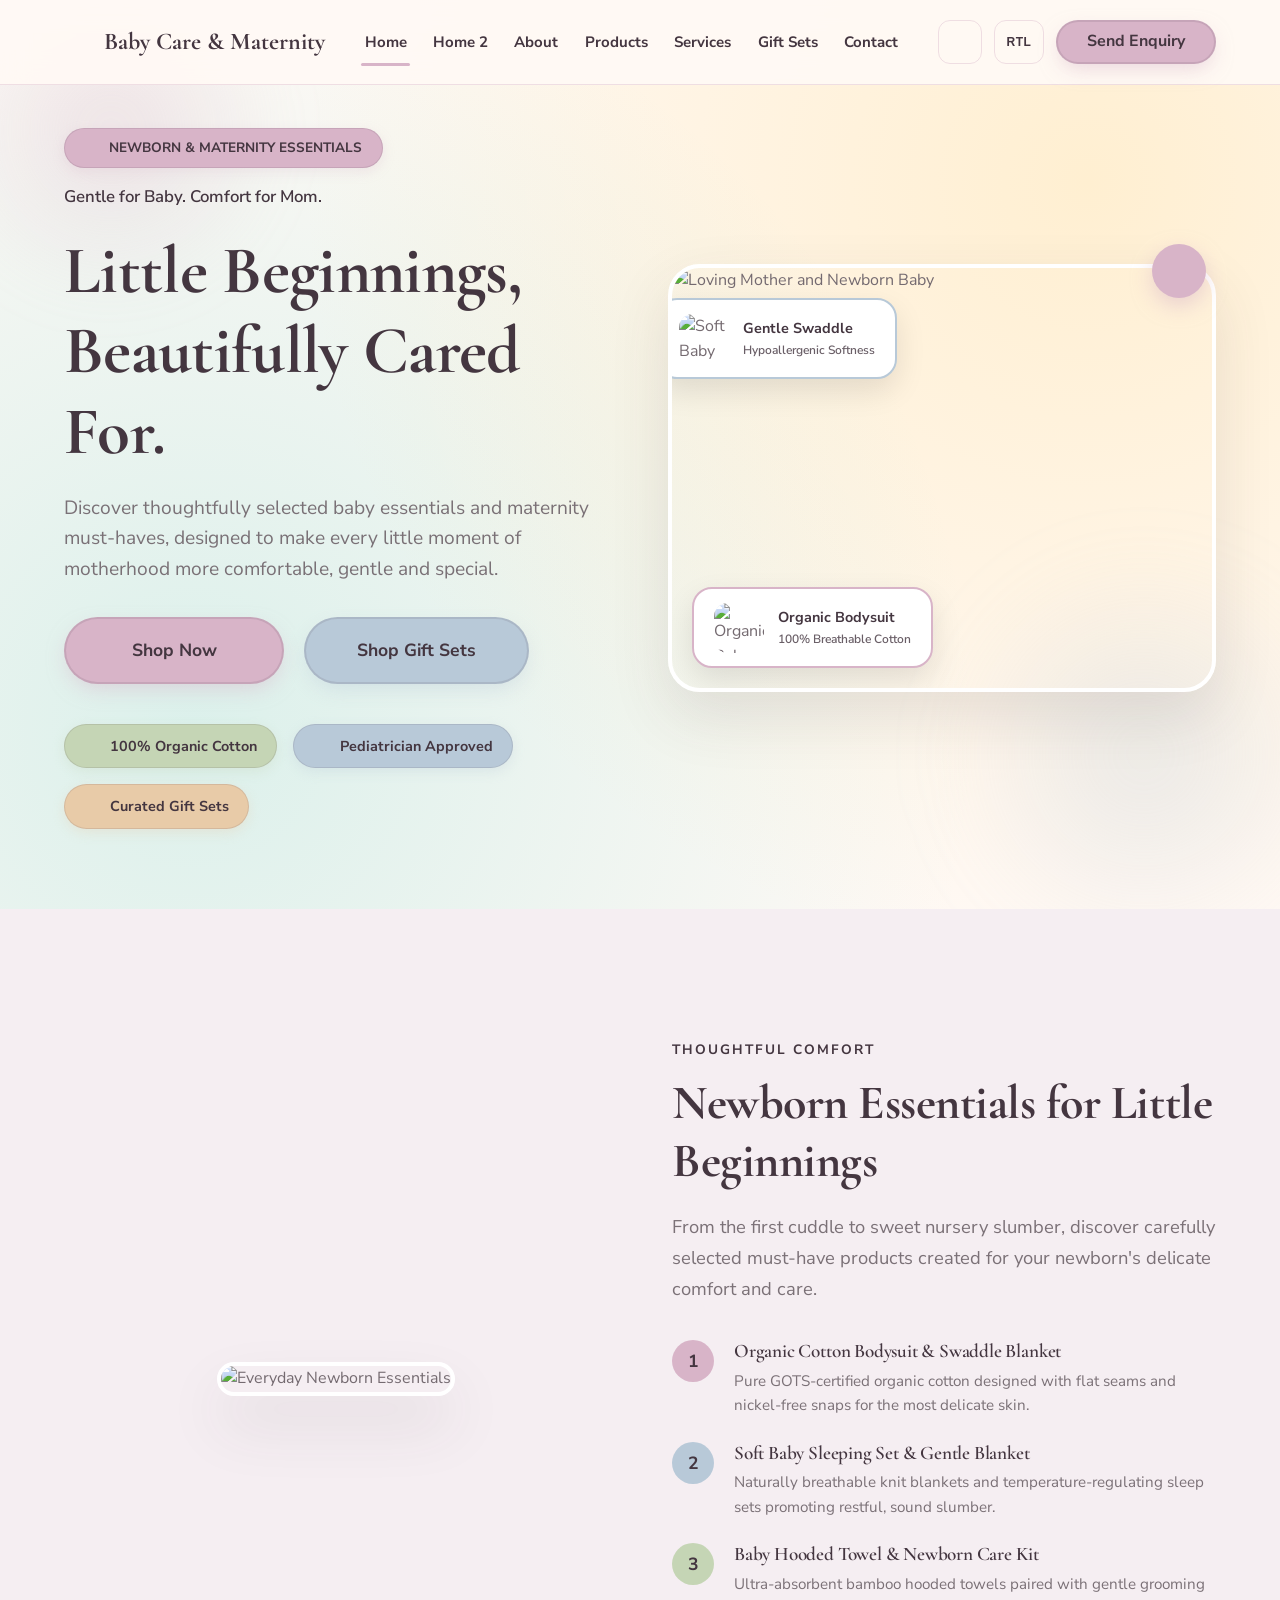
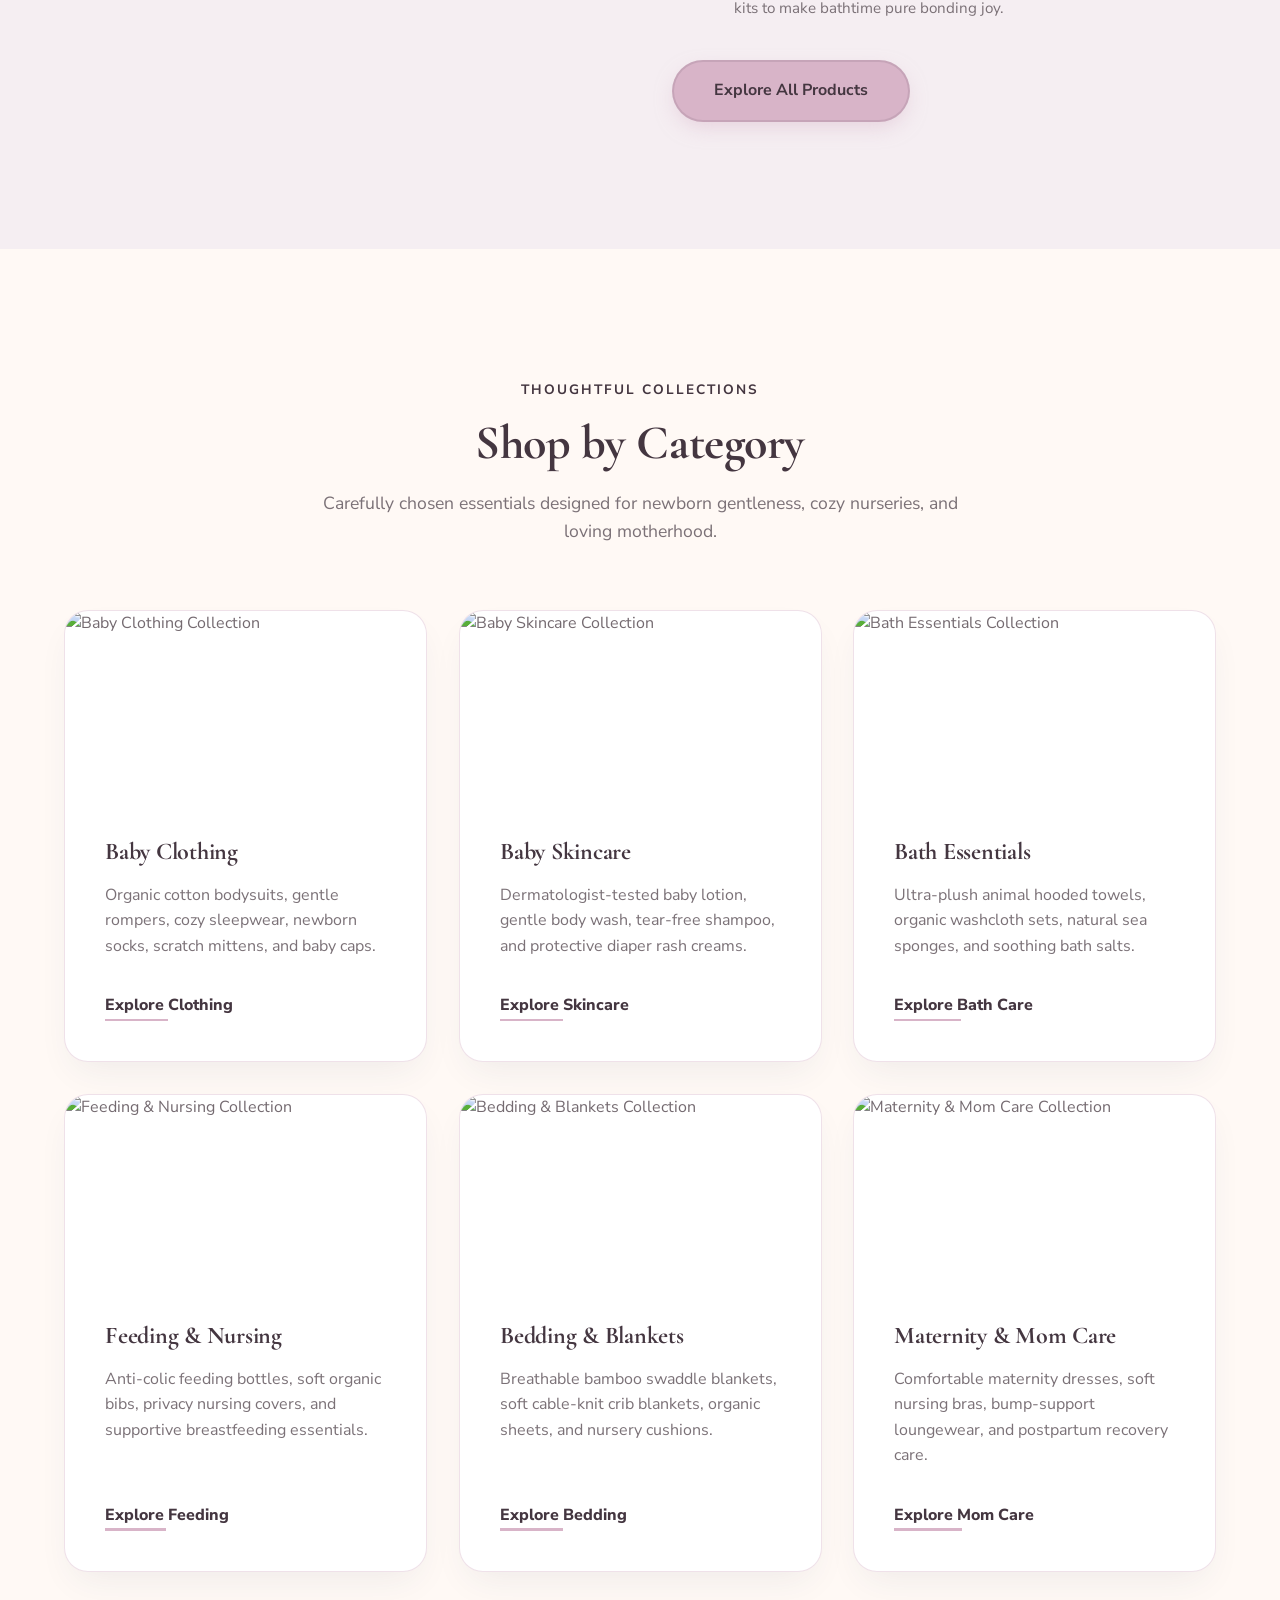
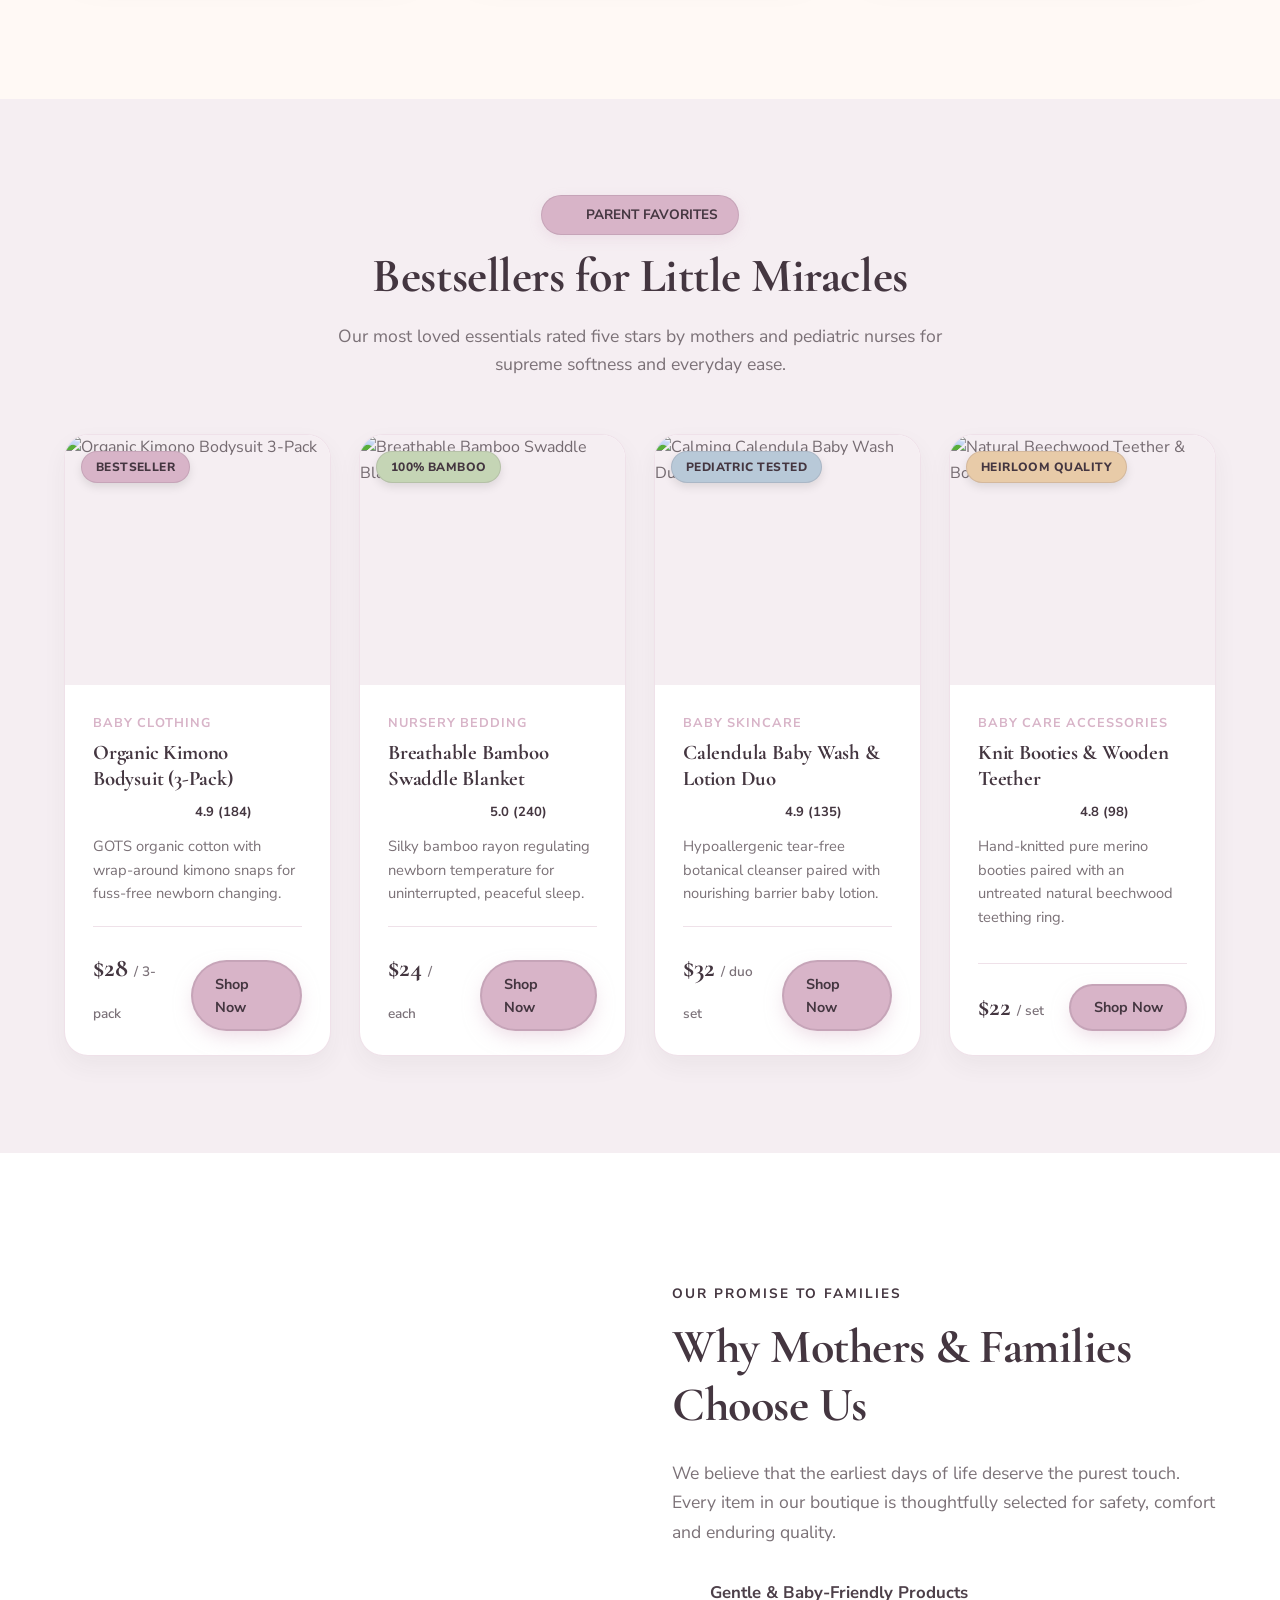
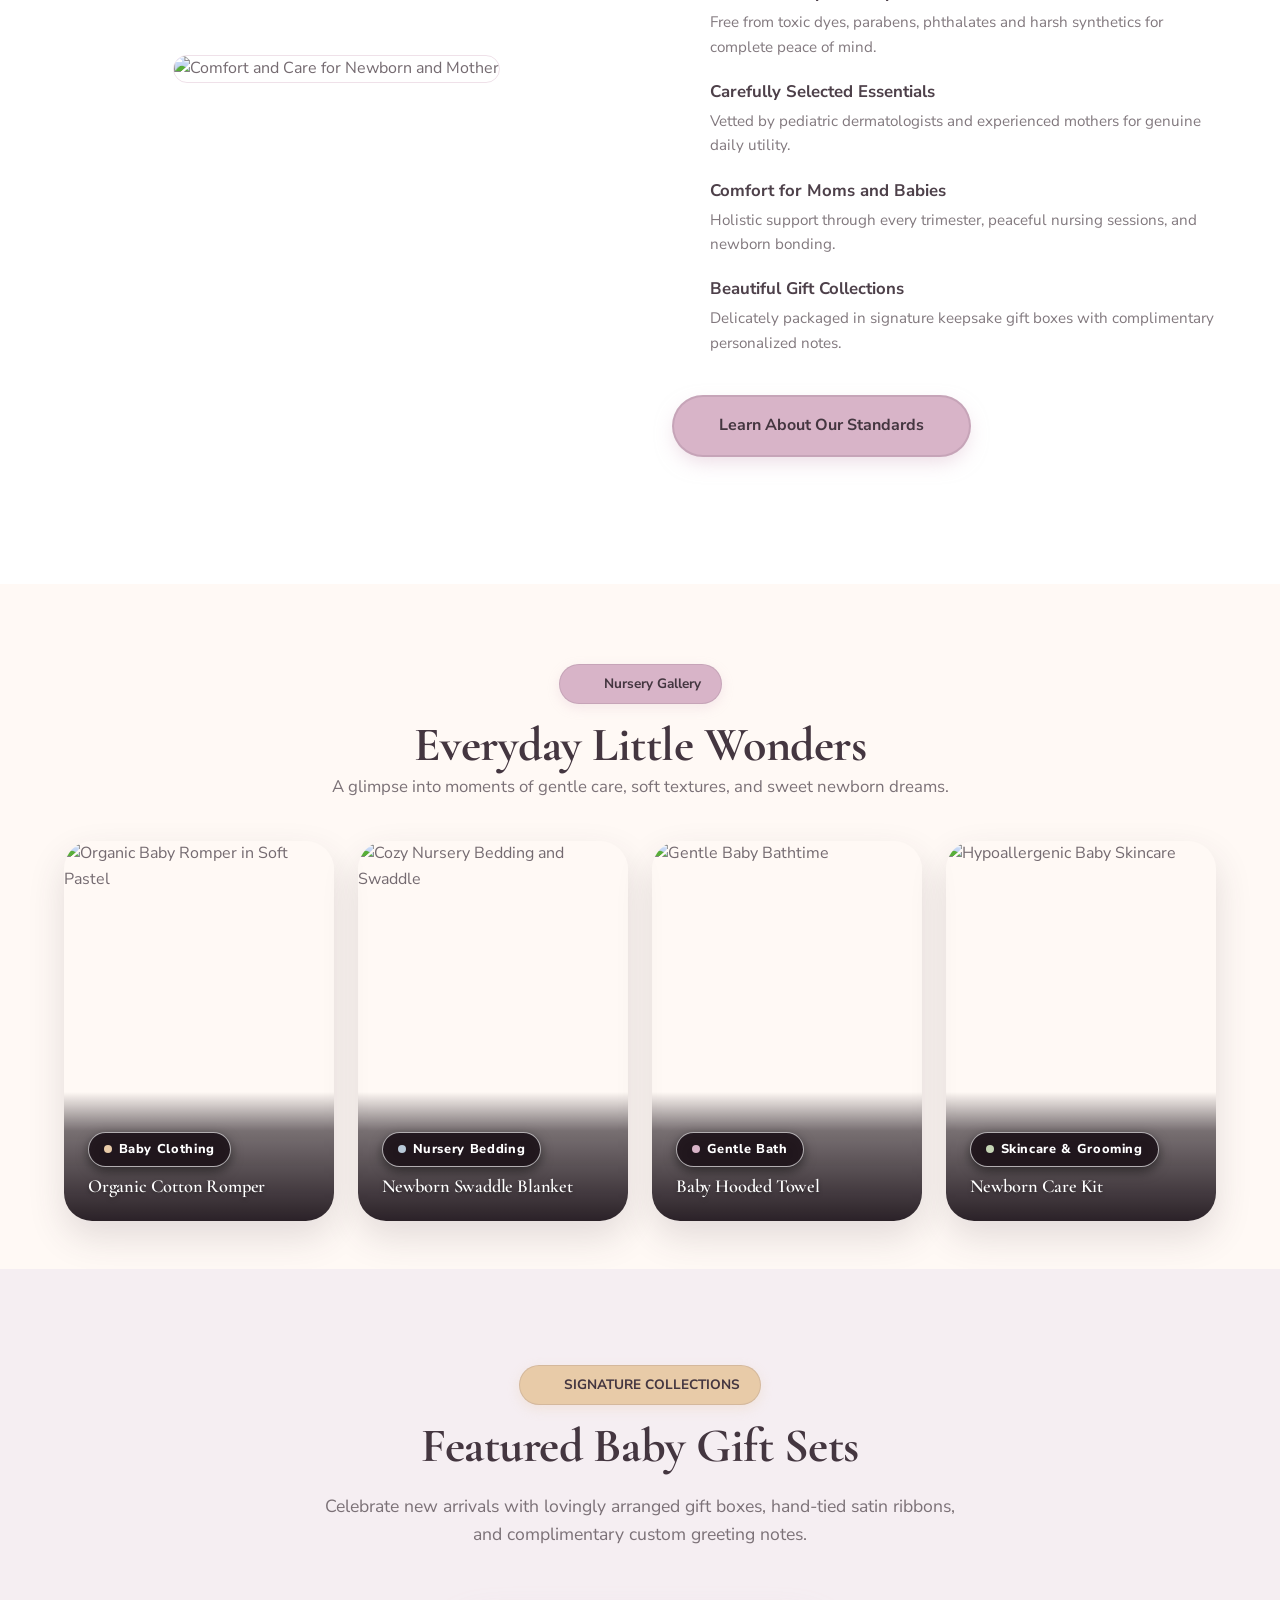
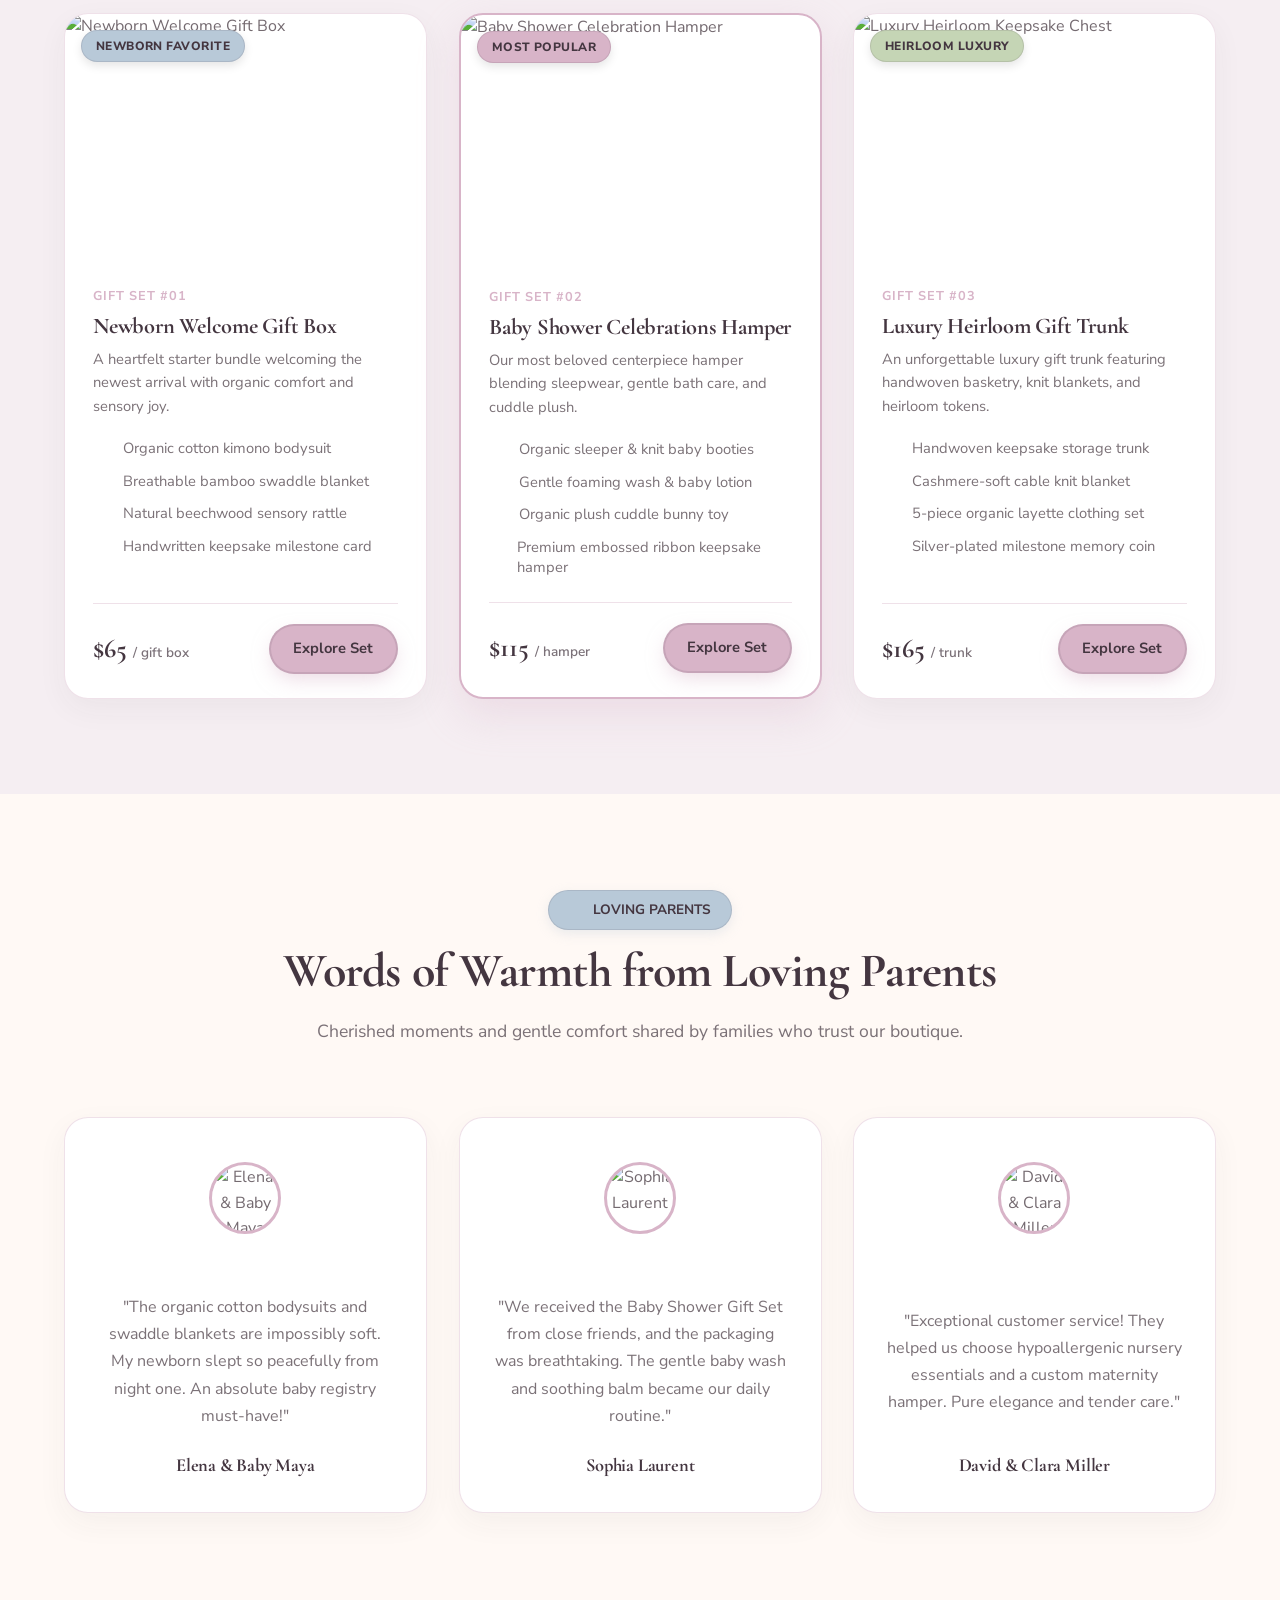
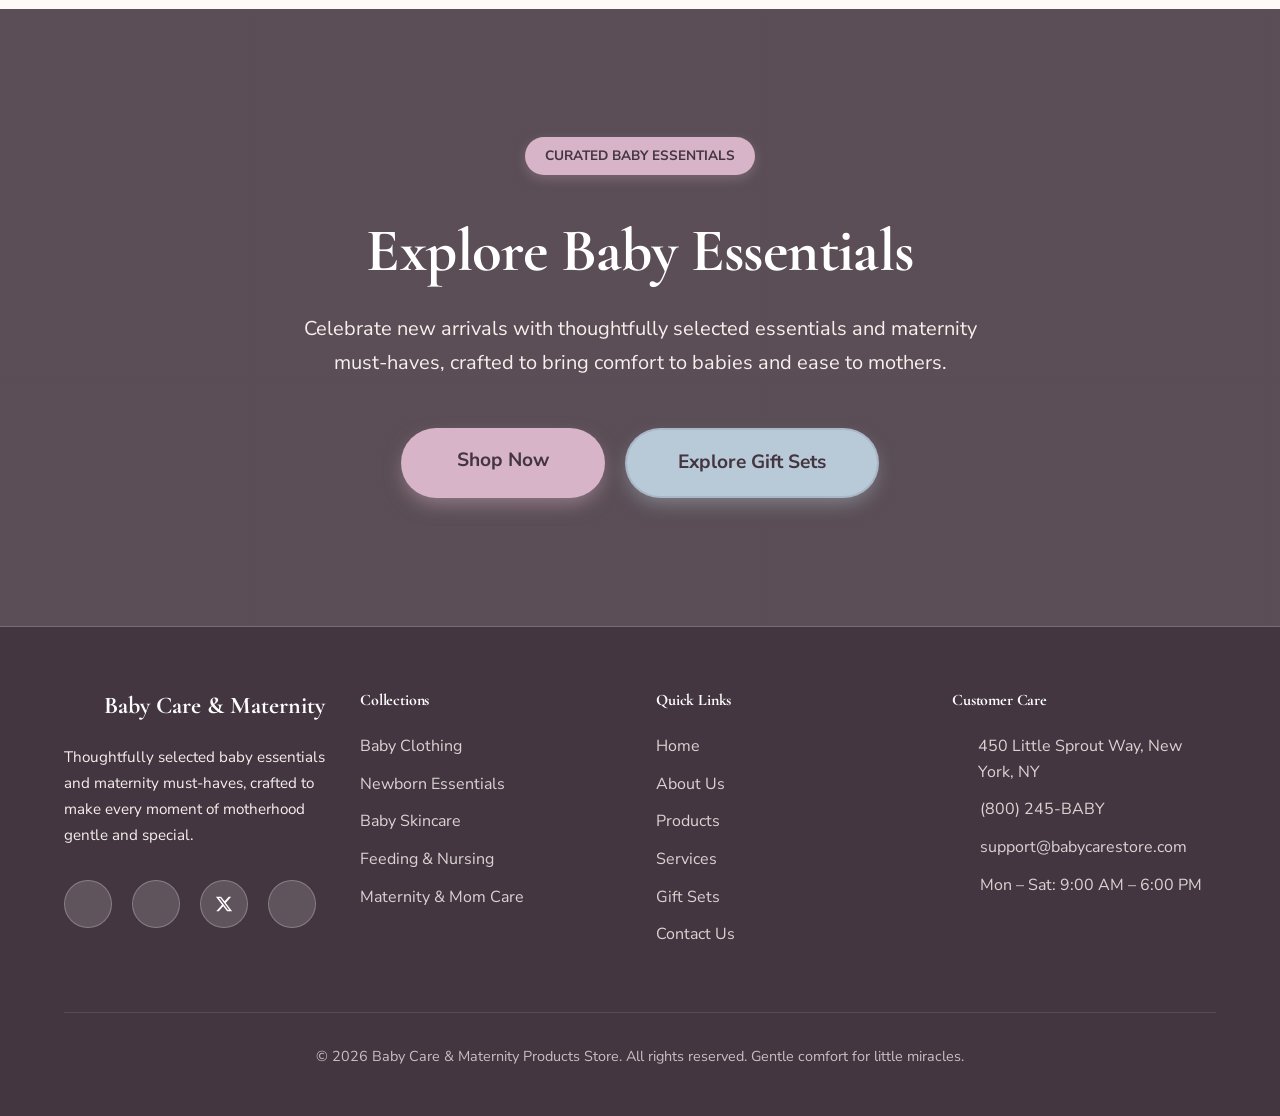
==== commit 9480711e: "Complete client corrections and new sections for Baby Care & Maternity Store" ====
--- a/index.html
+++ b/index.html
@@ -55,7 +55,7 @@
     </header>
 
     <main>
-        <!-- Section 1: Cinematic Adventure Split Hero (Home) -->
+        <!-- Section 1: Hero Section -->
         <section class="hero-split">
             <div class="blob-bg-1" style="top: -5%; left: -5%; background: radial-gradient(circle, rgba(216, 180, 200, 0.3) 0%, transparent 70%);"></div>
             <div class="blob-bg-2" style="bottom: -5%; right: -5%; background: radial-gradient(circle, rgba(184, 201, 216, 0.3) 0%, transparent 70%);"></div>
@@ -72,8 +72,9 @@
                         <p style="font-size: 1.2rem; margin-bottom: 2rem; opacity: 0.9; font-weight: 400; max-width: 540px; color: var(--body-text);">
                             Discover thoughtfully selected baby essentials and maternity must-haves, designed to make every little moment of motherhood more comfortable, gentle and special.
                         </p>
-                        <div style="display: flex; gap: 1.25rem; flex-wrap: wrap; margin-bottom: 2.5rem;">
-                            <a href="products.html" class="btn btn-primary hero-btn">Explore Baby Essentials</a>
+                        <!-- Mobile Consistent Hero Buttons (Target 368px) -->
+                        <div class="hero-cta-group" style="display: flex; gap: 1.25rem; flex-wrap: wrap; margin-bottom: 2.5rem;">
+                            <a href="products.html" class="btn btn-primary hero-btn">Shop Now</a>
                             <a href="gift-sets.html" class="btn btn-secondary hero-btn">Shop Gift Sets</a>
                         </div>
                         <!-- Trust Indicators -->
@@ -96,7 +97,7 @@
                         </div>
                         <!-- Main Baby & Mother Photo with 2 Floating Cards -->
                         <div style="position: relative; border-radius: 32px; overflow: hidden; box-shadow: 0 24px 60px rgba(68, 54, 64, 0.12); border: 4px solid var(--white);">
-                            <img src="https://images.unsplash.com/photo-1555252333-9f8e92e65df9?auto=format&fit=crop&w=800&q=80" alt="Loving Mother and Newborn Baby" style="width: 100%; height: 420px; object-fit: cover;">
+                            <img src="https://images.unsplash.com/photo-1555252333-9f8e92e65df9?auto=format&fit=crop&w=1000&q=80" alt="Loving Mother and Newborn Baby" style="width: 100%; height: 420px; object-fit: cover;">
                             
                             <!-- Overlapping Floating Image Card 1: Newborn Bodysuit -->
                             <div style="position: absolute; bottom: 20px; left: 20px; background: var(--card-bg); padding: 0.85rem 1.25rem; border-radius: 20px; display: flex; align-items: center; gap: 0.85rem; box-shadow: 0 12px 30px rgba(0,0,0,0.1); border: 2px solid var(--primary); z-index: 3;" class="reveal-up">
@@ -121,80 +122,7 @@
             </div>
         </section>
 
-        <!-- Section 2: Featured Categories -->
-        <section style="background: var(--bg);">
-            <div class="container">
-                <div class="reveal-up" style="text-align: center; margin-bottom: 4.5rem;">
-                    <span style="color: var(--heading-text); font-weight: 700; text-transform: uppercase; letter-spacing: 2px; font-size: 0.85rem;">Thoughtful Collections</span>
-                    <h2 style="margin-top: 0.8rem; margin-bottom: 1rem;">Featured Categories</h2>
-                    <p style="font-weight: 400; font-size: 1.1rem; opacity: 0.85; max-width: 650px; margin: 0 auto;">Carefully chosen essentials designed for newborn gentleness, cozy nurseries, and loving motherhood.</p>
-                </div>
-                <div class="grid-3 stagger-container" style="gap: 2rem;">
-                    <!-- Category 1: Newborn Essentials -->
-                    <div class="card reveal-left">
-                        <div class="card-img-wrapper">
-                            <img src="https://images.unsplash.com/photo-1519689680058-324335c77eba?auto=format&fit=crop&w=800&q=80"
-                                alt="Newborn Essentials">
-                        </div>
-                        <h3>Newborn Essentials</h3>
-                        <p>Breathable swaddle blankets, plush bedding sets, muslin cloths, and soothing nursery nursery must-haves.</p>
-                        <a href="products.html" class="card-cta">Explore Essentials <i data-lucide="arrow-right"></i></a>
-                    </div>
-                    <!-- Category 2: Baby Clothing -->
-                    <div class="card reveal">
-                        <div class="card-img-wrapper">
-                            <img src="https://images.unsplash.com/photo-1522771930-78848d9293e8?auto=format&fit=crop&w=800&q=80"
-                                alt="Baby Clothing">
-                        </div>
-                        <h3>Baby Clothing</h3>
-                        <p>Organic cotton bodysuits, gentle rompers, cozy sleepwear, newborn socks, scratch mittens, and baby caps.</p>
-                        <a href="products.html" class="card-cta">Explore Clothing <i data-lucide="arrow-right"></i></a>
-                    </div>
-                    <!-- Category 3: Baby Skincare -->
-                    <div class="card reveal-right">
-                        <div class="card-img-wrapper">
-                            <img src="https://images.unsplash.com/photo-1584308666744-24d5c474f2ae?auto=format&fit=crop&w=800&q=80"
-                                alt="Baby Skincare">
-                        </div>
-                        <h3>Baby Skincare</h3>
-                        <p>Dermatologist-tested baby lotion, gentle body wash, tear-free shampoo, and protective diaper rash creams.</p>
-                        <a href="products.html" class="card-cta">Explore Skincare <i data-lucide="arrow-right"></i></a>
-                    </div>
-                    <!-- Category 4: Feeding & Nursing -->
-                    <div class="card reveal-left">
-                        <div class="card-img-wrapper">
-                            <img src="https://images.unsplash.com/photo-1596461404969-9ae70f2830c1?auto=format&fit=crop&w=800&q=80"
-                                alt="Feeding & Nursing">
-                        </div>
-                        <h3>Feeding & Nursing</h3>
-                        <p>Anti-colic feeding bottles, soft organic bibs, privacy nursing covers, and supportive breastfeeding essentials.</p>
-                        <a href="products.html" class="card-cta">Explore Feeding <i data-lucide="arrow-right"></i></a>
-                    </div>
-                    <!-- Category 5: Maternity Wear -->
-                    <div class="card reveal">
-                        <div class="card-img-wrapper">
-                            <img src="https://images.unsplash.com/photo-1516585427167-9f4af9627e6c?auto=format&fit=crop&w=800&q=80"
-                                alt="Maternity Wear">
-                        </div>
-                        <h3>Maternity Wear</h3>
-                        <p>Comfortable maternity dresses, soft nursing bras, bump-support loungewear, and breathable pregnancy apparel.</p>
-                        <a href="products.html" class="card-cta">Explore Maternity <i data-lucide="arrow-right"></i></a>
-                    </div>
-                    <!-- Category 6: Mom Care -->
-                    <div class="card reveal-right">
-                        <div class="card-img-wrapper">
-                            <img src="https://images.unsplash.com/photo-1544367567-0f2fcb009e0b?auto=format&fit=crop&w=800&q=80"
-                                alt="Mom Care">
-                        </div>
-                        <h3>Mom Care</h3>
-                        <p>Pregnancy pillows, belly butters, calming herbal teas, and soothing postpartum recovery care packages.</p>
-                        <a href="products.html" class="card-cta">Explore Mom Care <i data-lucide="arrow-right"></i></a>
-                    </div>
-                </div>
-            </div>
-        </section>
-
-        <!-- Section 3: Newborn Essentials Section (Split Layout) -->
+        <!-- Section 2: Newborn Essentials (Showcase Must-Have Products) -->
         <section style="background: var(--bg-secondary, #F5EEF2);">
             <div class="container">
                 <div class="grid-resp-2" style="align-items: center; gap: 4rem;">
@@ -204,15 +132,15 @@
                     </div>
                     <div class="reveal-right">
                         <span style="color: var(--heading-text); font-weight: 700; text-transform: uppercase; letter-spacing: 2px; font-size: 0.85rem;">Thoughtful Comfort</span>
-                        <h2 style="margin: 0.8rem 0 1.25rem;">Everything Your Little One Needs</h2>
-                        <p style="font-size: 1.15rem; opacity: 0.85; margin-bottom: 2.25rem; line-height: 1.7;">From the first outfit to everyday nursery essentials, discover carefully selected products made for your baby's comfort and care.</p>
+                        <h2 style="margin: 0.8rem 0 1.25rem;">Newborn Essentials for Little Beginnings</h2>
+                        <p style="font-size: 1.15rem; opacity: 0.85; margin-bottom: 2.25rem; line-height: 1.7;">From the first cuddle to sweet nursery slumber, discover carefully selected must-have products created for your newborn's delicate comfort and care.</p>
                         
                         <div style="margin-bottom: 2.5rem; display: flex; flex-direction: column; gap: 1.5rem;">
                             <div style="display: flex; gap: 1.25rem; align-items: flex-start;">
                                 <div style="background: var(--primary); color: var(--heading-text); width: 42px; height: 42px; min-width: 42px; border-radius: 50%; display: flex; align-items: center; justify-content: center; font-weight: 700; font-size: 1.1rem;">
                                     1</div>
                                 <div>
-                                    <h4 style="font-size: 1.2rem; margin-bottom: 0.35rem; color: var(--heading-text);">Organic Cotton Baby Bodysuit & Swaddle Blanket</h4>
+                                    <h4 style="font-size: 1.2rem; margin-bottom: 0.35rem; color: var(--heading-text);">Organic Cotton Bodysuit & Swaddle Blanket</h4>
                                     <p style="opacity: 0.8; font-size: 0.95rem;">Pure GOTS-certified organic cotton designed with flat seams and nickel-free snaps for the most delicate skin.</p>
                                 </div>
                             </div>
@@ -240,7 +168,209 @@
             </div>
         </section>
 
-        <!-- Section 4: Why Choose Us Section -->
+        <!-- Section 3: Shop by Category -->
+        <section style="background: var(--bg);">
+            <div class="container">
+                <div class="reveal-up" style="text-align: center; margin-bottom: 4rem;">
+                    <span style="color: var(--heading-text); font-weight: 700; text-transform: uppercase; letter-spacing: 2px; font-size: 0.85rem;">Thoughtful Collections</span>
+                    <h2 style="margin-top: 0.8rem; margin-bottom: 1rem;">Shop by Category</h2>
+                    <p style="font-weight: 400; font-size: 1.1rem; opacity: 0.85; max-width: 650px; margin: 0 auto;">Carefully chosen essentials designed for newborn gentleness, cozy nurseries, and loving motherhood.</p>
+                </div>
+                <div class="grid-3 cards-row-aligned stagger-container" style="gap: 2rem;">
+                    <!-- Category 1: Baby Clothing -->
+                    <div class="card card-equal-height reveal-left">
+                        <div class="card-img-wrapper">
+                            <img src="https://images.unsplash.com/photo-1544816155-12df9643f363?auto=format&fit=crop&w=800&q=80"
+                                alt="Baby Clothing Collection">
+                        </div>
+                        <div class="card-body">
+                            <h3>Baby Clothing</h3>
+                            <p>Organic cotton bodysuits, gentle rompers, cozy sleepwear, newborn socks, scratch mittens, and baby caps.</p>
+                            <a href="products.html#clothing" class="card-cta btn-link" style="margin-top: auto;">Explore Clothing <i data-lucide="arrow-right"></i></a>
+                        </div>
+                    </div>
+                    <!-- Category 2: Baby Skincare -->
+                    <div class="card card-equal-height reveal">
+                        <div class="card-img-wrapper">
+                            <img src="https://images.unsplash.com/photo-1584308666744-24d5c474f2ae?auto=format&fit=crop&w=800&q=80"
+                                alt="Baby Skincare Collection">
+                        </div>
+                        <div class="card-body">
+                            <h3>Baby Skincare</h3>
+                            <p>Dermatologist-tested baby lotion, gentle body wash, tear-free shampoo, and protective diaper rash creams.</p>
+                            <a href="products.html#skincare" class="card-cta btn-link" style="margin-top: auto;">Explore Skincare <i data-lucide="arrow-right"></i></a>
+                        </div>
+                    </div>
+                    <!-- Category 3: Bath Essentials -->
+                    <div class="card card-equal-height reveal-right">
+                        <div class="card-img-wrapper">
+                            <img src="https://images.unsplash.com/photo-1516627145497-ae6968895b74?auto=format&fit=crop&w=800&q=80"
+                                alt="Bath Essentials Collection">
+                        </div>
+                        <div class="card-body">
+                            <h3>Bath Essentials</h3>
+                            <p>Ultra-plush animal hooded towels, organic washcloth sets, natural sea sponges, and soothing bath salts.</p>
+                            <a href="products.html#bath" class="card-cta btn-link" style="margin-top: auto;">Explore Bath Care <i data-lucide="arrow-right"></i></a>
+                        </div>
+                    </div>
+                    <!-- Category 4: Feeding & Nursing -->
+                    <div class="card card-equal-height reveal-left">
+                        <div class="card-img-wrapper">
+                            <img src="https://images.unsplash.com/photo-1596461404969-9ae70f2830c1?auto=format&fit=crop&w=800&q=80"
+                                alt="Feeding & Nursing Collection">
+                        </div>
+                        <div class="card-body">
+                            <h3>Feeding & Nursing</h3>
+                            <p>Anti-colic feeding bottles, soft organic bibs, privacy nursing covers, and supportive breastfeeding essentials.</p>
+                            <a href="products.html#feeding" class="card-cta btn-link" style="margin-top: auto;">Explore Feeding <i data-lucide="arrow-right"></i></a>
+                        </div>
+                    </div>
+                    <!-- Category 5: Bedding & Blankets -->
+                    <div class="card card-equal-height reveal">
+                        <div class="card-img-wrapper">
+                            <img src="https://images.unsplash.com/photo-1510154221590-ff63e90a136f?auto=format&fit=crop&w=800&q=80"
+                                alt="Bedding & Blankets Collection">
+                        </div>
+                        <div class="card-body">
+                            <h3>Bedding & Blankets</h3>
+                            <p>Breathable bamboo swaddle blankets, soft cable-knit crib blankets, organic sheets, and nursery cushions.</p>
+                            <a href="products.html#bedding" class="card-cta btn-link" style="margin-top: auto;">Explore Bedding <i data-lucide="arrow-right"></i></a>
+                        </div>
+                    </div>
+                    <!-- Category 6: Maternity & Mom Care -->
+                    <div class="card card-equal-height reveal-right">
+                        <div class="card-img-wrapper">
+                            <img src="https://images.unsplash.com/photo-1544367567-0f2fcb009e0b?auto=format&fit=crop&w=800&q=80"
+                                alt="Maternity & Mom Care Collection">
+                        </div>
+                        <div class="card-body">
+                            <h3>Maternity & Mom Care</h3>
+                            <p>Comfortable maternity dresses, soft nursing bras, bump-support loungewear, and postpartum recovery care.</p>
+                            <a href="products.html#maternity" class="card-cta btn-link" style="margin-top: auto;">Explore Mom Care <i data-lucide="arrow-right"></i></a>
+                        </div>
+                    </div>
+                </div>
+            </div>
+        </section>
+
+        <!-- Section 4: Bestsellers (Highlight Popular Baby Products) -->
+        <section style="background: var(--bg-secondary, #F5EEF2); padding: 6rem 0;">
+            <div class="container">
+                <div class="reveal-up" style="text-align: center; margin-bottom: 3.5rem;">
+                    <span class="badge-summer" style="margin-bottom: 0.85rem;">
+                        <i data-lucide="award" style="width: 16px;"></i> PARENT FAVORITES
+                    </span>
+                    <h2 style="margin-bottom: 1rem;">Bestsellers for Little Miracles</h2>
+                    <p style="font-size: 1.1rem; max-width: 650px; margin: 0 auto; color: var(--body-text);">
+                        Our most loved essentials rated five stars by mothers and pediatric nurses for supreme softness and everyday ease.
+                    </p>
+                </div>
+
+                <div class="bestseller-grid stagger-container">
+                    <!-- Bestseller 1 -->
+                    <div class="product-card card-equal-height reveal-left">
+                        <div class="product-card-img-wrap">
+                            <span class="product-badge-float badge-summer">BESTSELLER</span>
+                            <img src="https://images.unsplash.com/photo-1527515637462-cff94eecc1ac?auto=format&fit=crop&w=600&q=80" alt="Organic Kimono Bodysuit 3-Pack" class="product-card-img">
+                        </div>
+                        <div class="product-card-body">
+                            <span class="product-card-cat">Baby Clothing</span>
+                            <h3 class="product-card-title">Organic Kimono Bodysuit (3-Pack)</h3>
+                            <div style="display: flex; gap: 0.2rem; color: var(--highlight); margin-bottom: 0.75rem;">
+                                <i data-lucide="star" style="width: 16px; height: 16px;"></i>
+                                <i data-lucide="star" style="width: 16px; height: 16px;"></i>
+                                <i data-lucide="star" style="width: 16px; height: 16px;"></i>
+                                <i data-lucide="star" style="width: 16px; height: 16px;"></i>
+                                <i data-lucide="star" style="width: 16px; height: 16px;"></i>
+                                <span style="font-size: 0.82rem; font-weight: 700; color: var(--heading-text); margin-left: 0.35rem;">4.9 (184)</span>
+                            </div>
+                            <p class="product-card-desc">GOTS organic cotton with wrap-around kimono snaps for fuss-free newborn changing.</p>
+                            <div class="product-card-footer">
+                                <div class="product-card-price">$28 <span>/ 3-pack</span></div>
+                                <a href="contact.html" class="btn btn-primary" style="padding: 0.65rem 1.4rem; font-size: 0.9rem;">Shop Now</a>
+                            </div>
+                        </div>
+                    </div>
+
+                    <!-- Bestseller 2 -->
+                    <div class="product-card card-equal-height reveal-up">
+                        <div class="product-card-img-wrap">
+                            <span class="product-badge-float badge-forest">100% BAMBOO</span>
+                            <img src="https://images.unsplash.com/photo-1505377059067-e285a7bac49b?auto=format&fit=crop&w=600&q=80" alt="Breathable Bamboo Swaddle Blanket" class="product-card-img">
+                        </div>
+                        <div class="product-card-body">
+                            <span class="product-card-cat">Nursery Bedding</span>
+                            <h3 class="product-card-title">Breathable Bamboo Swaddle Blanket</h3>
+                            <div style="display: flex; gap: 0.2rem; color: var(--highlight); margin-bottom: 0.75rem;">
+                                <i data-lucide="star" style="width: 16px; height: 16px;"></i>
+                                <i data-lucide="star" style="width: 16px; height: 16px;"></i>
+                                <i data-lucide="star" style="width: 16px; height: 16px;"></i>
+                                <i data-lucide="star" style="width: 16px; height: 16px;"></i>
+                                <i data-lucide="star" style="width: 16px; height: 16px;"></i>
+                                <span style="font-size: 0.82rem; font-weight: 700; color: var(--heading-text); margin-left: 0.35rem;">5.0 (240)</span>
+                            </div>
+                            <p class="product-card-desc">Silky bamboo rayon regulating newborn temperature for uninterrupted, peaceful sleep.</p>
+                            <div class="product-card-footer">
+                                <div class="product-card-price">$24 <span>/ each</span></div>
+                                <a href="contact.html" class="btn btn-primary" style="padding: 0.65rem 1.4rem; font-size: 0.9rem;">Shop Now</a>
+                            </div>
+                        </div>
+                    </div>
+
+                    <!-- Bestseller 3 -->
+                    <div class="product-card card-equal-height reveal-up">
+                        <div class="product-card-img-wrap">
+                            <span class="product-badge-float badge-teal">PEDIATRIC TESTED</span>
+                            <img src="https://images.unsplash.com/photo-1607344645866-009c320c5ab8?auto=format&fit=crop&w=600&q=80" alt="Calming Calendula Baby Wash Duo" class="product-card-img">
+                        </div>
+                        <div class="product-card-body">
+                            <span class="product-card-cat">Baby Skincare</span>
+                            <h3 class="product-card-title">Calendula Baby Wash & Lotion Duo</h3>
+                            <div style="display: flex; gap: 0.2rem; color: var(--highlight); margin-bottom: 0.75rem;">
+                                <i data-lucide="star" style="width: 16px; height: 16px;"></i>
+                                <i data-lucide="star" style="width: 16px; height: 16px;"></i>
+                                <i data-lucide="star" style="width: 16px; height: 16px;"></i>
+                                <i data-lucide="star" style="width: 16px; height: 16px;"></i>
+                                <i data-lucide="star" style="width: 16px; height: 16px;"></i>
+                                <span style="font-size: 0.82rem; font-weight: 700; color: var(--heading-text); margin-left: 0.35rem;">4.9 (135)</span>
+                            </div>
+                            <p class="product-card-desc">Hypoallergenic tear-free botanical cleanser paired with nourishing barrier baby lotion.</p>
+                            <div class="product-card-footer">
+                                <div class="product-card-price">$32 <span>/ duo set</span></div>
+                                <a href="contact.html" class="btn btn-primary" style="padding: 0.65rem 1.4rem; font-size: 0.9rem;">Shop Now</a>
+                            </div>
+                        </div>
+                    </div>
+
+                    <!-- Bestseller 4 -->
+                    <div class="product-card card-equal-height reveal-right">
+                        <div class="product-card-img-wrap">
+                            <span class="product-badge-float badge-orange">HEIRLOOM QUALITY</span>
+                            <img src="https://images.unsplash.com/photo-1560343090-f0409e92791a?auto=format&fit=crop&w=600&q=80" alt="Natural Beechwood Teether & Booties" class="product-card-img">
+                        </div>
+                        <div class="product-card-body">
+                            <span class="product-card-cat">Baby Care Accessories</span>
+                            <h3 class="product-card-title">Knit Booties & Wooden Teether</h3>
+                            <div style="display: flex; gap: 0.2rem; color: var(--highlight); margin-bottom: 0.75rem;">
+                                <i data-lucide="star" style="width: 16px; height: 16px;"></i>
+                                <i data-lucide="star" style="width: 16px; height: 16px;"></i>
+                                <i data-lucide="star" style="width: 16px; height: 16px;"></i>
+                                <i data-lucide="star" style="width: 16px; height: 16px;"></i>
+                                <i data-lucide="star" style="width: 16px; height: 16px;"></i>
+                                <span style="font-size: 0.82rem; font-weight: 700; color: var(--heading-text); margin-left: 0.35rem;">4.8 (98)</span>
+                            </div>
+                            <p class="product-card-desc">Hand-knitted pure merino booties paired with an untreated natural beechwood teething ring.</p>
+                            <div class="product-card-footer">
+                                <div class="product-card-price">$22 <span>/ set</span></div>
+                                <a href="contact.html" class="btn btn-primary" style="padding: 0.65rem 1.4rem; font-size: 0.9rem;">Shop Now</a>
+                            </div>
+                        </div>
+                    </div>
+                </div>
+            </div>
+        </section>
+
+        <!-- Section 5: Why Choose Us Section -->
         <section style="background: var(--card-bg);">
             <div class="container">
                 <div class="grid-resp-2 grid-reverse" style="align-items: center; gap: 4rem;">
@@ -279,7 +409,7 @@
                                 </div>
                             </li>
                         </ul>
-                        <a href="gift-sets.html" class="btn btn-primary" style="padding: 1rem 2.8rem;">Browse Gift Sets</a>
+                        <a href="about.html" class="btn btn-primary" style="padding: 1rem 2.8rem;">Learn About Our Standards</a>
                     </div>
                     <div class="blur-in" style="display: flex; justify-content: center;">
                         <img src="https://images.unsplash.com/photo-1544126592-807ade215a0b?auto=format&fit=crop&w=800&q=80" alt="Comfort and Care for Newborn and Mother"
@@ -289,7 +419,7 @@
             </div>
         </section>
 
-        <!-- Section 4.5: Cinematic Photo-Strip Gallery -->
+        <!-- Section 6: Nursery Gallery / Everyday Little Wonders (With High Tag Contrast) -->
         <section style="background: var(--bg); padding: 5rem 0 3rem; overflow: hidden;">
             <div class="container">
                 <div class="reveal-up" style="text-align: center; margin-bottom: 2.5rem;">
@@ -299,31 +429,35 @@
                 </div>
 
                 <div class="photostrip-grid reveal-zoom">
+                    <!-- Photo 1: Baby Clothing -->
                     <div class="photostrip-card">
-                        <img src="https://images.unsplash.com/photo-1522771930-78848d9293e8?auto=format&fit=crop&w=800&q=80" alt="Organic Cotton Baby Bodysuit">
+                        <img src="https://images.unsplash.com/photo-1516585427167-9f4af9627e6c?auto=format&fit=crop&w=800&q=80" alt="Organic Baby Romper in Soft Pastel">
                         <div class="photostrip-overlay">
-                            <span class="badge-orange" style="font-size: 0.75rem;">Baby Clothing</span>
-                            <h4 style="margin-top: 0.5rem; color: #FFFFFF !important;">Organic Cotton Bodysuit</h4>
-                        </div>
-                    </div>
+                            <span class="badge-orange" style="font-size: 0.8rem;">Baby Clothing</span>
+                            <h4 style="margin-top: 0.5rem; color: #FFFFFF !important;">Organic Cotton Romper</h4>
+                        </div>
+                    </div>
+                    <!-- Photo 2: Nursery Bedding -->
                     <div class="photostrip-card">
-                        <img src="https://images.unsplash.com/photo-1515488042361-ee00e0ddd4e4?auto=format&fit=crop&w=800&q=80" alt="Newborn Swaddle Blanket">
+                        <img src="https://images.unsplash.com/photo-1502086223501-7ea6ecd79368?auto=format&fit=crop&w=800&q=80" alt="Cozy Nursery Bedding and Swaddle">
                         <div class="photostrip-overlay">
-                            <span class="badge-teal" style="font-size: 0.75rem;">Nursery Bedding</span>
+                            <span class="badge-teal" style="font-size: 0.8rem;">Nursery Bedding</span>
                             <h4 style="margin-top: 0.5rem; color: #FFFFFF !important;">Newborn Swaddle Blanket</h4>
                         </div>
                     </div>
+                    <!-- Photo 3: Gentle Bath -->
                     <div class="photostrip-card">
-                        <img src="https://images.unsplash.com/photo-1516627145497-ae6968895b74?auto=format&fit=crop&w=800&q=80" alt="Baby Hooded Towel">
+                        <img src="https://images.unsplash.com/photo-1542038784456-1ea8e935640e?auto=format&fit=crop&w=800&q=80" alt="Gentle Baby Bathtime">
                         <div class="photostrip-overlay">
-                            <span class="badge-summer" style="font-size: 0.75rem;">Gentle Bath</span>
+                            <span class="badge-summer" style="font-size: 0.8rem;">Gentle Bath</span>
                             <h4 style="margin-top: 0.5rem; color: #FFFFFF !important;">Baby Hooded Towel</h4>
                         </div>
                     </div>
+                    <!-- Photo 4: Skincare & Grooming -->
                     <div class="photostrip-card">
-                        <img src="https://images.unsplash.com/photo-1584308666744-24d5c474f2ae?auto=format&fit=crop&w=800&q=80" alt="Newborn Care Kit">
+                        <img src="https://images.unsplash.com/photo-1584820927498-cfe5211fd8bf?auto=format&fit=crop&w=800&q=80" alt="Hypoallergenic Baby Skincare">
                         <div class="photostrip-overlay">
-                            <span class="badge-forest" style="font-size: 0.75rem;">Skincare & Grooming</span>
+                            <span class="badge-forest" style="font-size: 0.8rem;">Skincare & Grooming</span>
                             <h4 style="margin-top: 0.5rem; color: #FFFFFF !important;">Newborn Care Kit</h4>
                         </div>
                     </div>
@@ -331,66 +465,156 @@
             </div>
         </section>
 
-        <!-- Section 5: Testimonials -->
+        <!-- Section 7: Featured Gift Sets -->
+        <section style="background: var(--bg-secondary, #F5EEF2); padding: 6rem 0;">
+            <div class="container">
+                <div class="reveal-up" style="text-align: center; margin-bottom: 4rem;">
+                    <span class="badge-orange" style="margin-bottom: 0.85rem;">
+                        <i data-lucide="gift" style="width: 16px;"></i> SIGNATURE COLLECTIONS
+                    </span>
+                    <h2 style="margin-bottom: 1rem;">Featured Baby Gift Sets</h2>
+                    <p style="font-size: 1.1rem; max-width: 650px; margin: 0 auto; color: var(--body-text);">
+                        Celebrate new arrivals with lovingly arranged gift boxes, hand-tied satin ribbons, and complimentary custom greeting notes.
+                    </p>
+                </div>
+
+                <div class="gift-collections-grid cards-row-aligned stagger-container">
+                    <!-- Gift Set 1 -->
+                    <div class="gift-collection-card card-equal-height reveal-left">
+                        <div class="gift-card-img-wrap">
+                            <span class="product-badge-float badge-teal">NEWBORN FAVORITE</span>
+                            <img src="https://images.unsplash.com/photo-1544717305-2782549b5136?auto=format&fit=crop&w=800&q=80" alt="Newborn Welcome Gift Box" class="gift-card-img">
+                        </div>
+                        <div class="gift-card-content">
+                            <span class="product-card-cat">GIFT SET #01</span>
+                            <h3 style="font-size: 1.4rem; color: var(--heading-text); margin-bottom: 0.5rem;">Newborn Welcome Gift Box</h3>
+                            <p style="font-size: 0.92rem; color: var(--body-text); opacity: 0.85; margin-bottom: 1.25rem;">A heartfelt starter bundle welcoming the newest arrival with organic comfort and sensory joy.</p>
+                            <ul class="gift-items-list">
+                                <li><i data-lucide="check" style="color: var(--primary);"></i> Organic cotton kimono bodysuit</li>
+                                <li><i data-lucide="check" style="color: var(--primary);"></i> Breathable bamboo swaddle blanket</li>
+                                <li><i data-lucide="check" style="color: var(--primary);"></i> Natural beechwood sensory rattle</li>
+                                <li><i data-lucide="check" style="color: var(--primary);"></i> Handwritten keepsake milestone card</li>
+                            </ul>
+                            <div class="product-card-footer">
+                                <div class="product-card-price">$65 <span>/ gift box</span></div>
+                                <a href="gift-sets.html" class="btn btn-primary" style="padding: 0.7rem 1.4rem; font-size: 0.92rem;">Explore Set</a>
+                            </div>
+                        </div>
+                    </div>
+
+                    <!-- Gift Set 2 -->
+                    <div class="gift-collection-card card-equal-height reveal-up" style="border: 2px solid var(--primary); box-shadow: 0 16px 40px rgba(216, 180, 200, 0.3);">
+                        <div class="gift-card-img-wrap">
+                            <span class="product-badge-float badge-summer">MOST POPULAR</span>
+                            <img src="https://images.unsplash.com/photo-1513885535751-8b9238bd345a?auto=format&fit=crop&w=800&q=80" alt="Baby Shower Celebration Hamper" class="gift-card-img">
+                        </div>
+                        <div class="gift-card-content">
+                            <span class="product-card-cat">GIFT SET #02</span>
+                            <h3 style="font-size: 1.4rem; color: var(--heading-text); margin-bottom: 0.5rem;">Baby Shower Celebrations Hamper</h3>
+                            <p style="font-size: 0.92rem; color: var(--body-text); opacity: 0.85; margin-bottom: 1.25rem;">Our most beloved centerpiece hamper blending sleepwear, gentle bath care, and cuddle plush.</p>
+                            <ul class="gift-items-list">
+                                <li><i data-lucide="check" style="color: var(--primary);"></i> Organic sleeper & knit baby booties</li>
+                                <li><i data-lucide="check" style="color: var(--primary);"></i> Gentle foaming wash & baby lotion</li>
+                                <li><i data-lucide="check" style="color: var(--primary);"></i> Organic plush cuddle bunny toy</li>
+                                <li><i data-lucide="check" style="color: var(--primary);"></i> Premium embossed ribbon keepsake hamper</li>
+                            </ul>
+                            <div class="product-card-footer">
+                                <div class="product-card-price">$115 <span>/ hamper</span></div>
+                                <a href="gift-sets.html" class="btn btn-primary" style="padding: 0.7rem 1.4rem; font-size: 0.92rem;">Explore Set</a>
+                            </div>
+                        </div>
+                    </div>
+
+                    <!-- Gift Set 3 -->
+                    <div class="gift-collection-card card-equal-height reveal-right">
+                        <div class="gift-card-img-wrap">
+                            <span class="product-badge-float badge-forest">HEIRLOOM LUXURY</span>
+                            <img src="https://images.unsplash.com/photo-1513201099705-a9746e1e201f?auto=format&fit=crop&w=800&q=80" alt="Luxury Heirloom Keepsake Chest" class="gift-card-img">
+                        </div>
+                        <div class="gift-card-content">
+                            <span class="product-card-cat">GIFT SET #03</span>
+                            <h3 style="font-size: 1.4rem; color: var(--heading-text); margin-bottom: 0.5rem;">Luxury Heirloom Gift Trunk</h3>
+                            <p style="font-size: 0.92rem; color: var(--body-text); opacity: 0.85; margin-bottom: 1.25rem;">An unforgettable luxury gift trunk featuring handwoven basketry, knit blankets, and heirloom tokens.</p>
+                            <ul class="gift-items-list">
+                                <li><i data-lucide="check" style="color: var(--primary);"></i> Handwoven keepsake storage trunk</li>
+                                <li><i data-lucide="check" style="color: var(--primary);"></i> Cashmere-soft cable knit blanket</li>
+                                <li><i data-lucide="check" style="color: var(--primary);"></i> 5-piece organic layette clothing set</li>
+                                <li><i data-lucide="check" style="color: var(--primary);"></i> Silver-plated milestone memory coin</li>
+                            </ul>
+                            <div class="product-card-footer">
+                                <div class="product-card-price">$165 <span>/ trunk</span></div>
+                                <a href="gift-sets.html" class="btn btn-primary" style="padding: 0.7rem 1.4rem; font-size: 0.92rem;">Explore Set</a>
+                            </div>
+                        </div>
+                    </div>
+                </div>
+            </div>
+        </section>
+
+        <!-- Section 8: Customer Testimonials (Aligned Card Heights & Positioning) -->
         <section id="testimonials" class="testimonials-section">
             <div class="container">
                 <div class="reveal-zoom" style="text-align: center; margin-bottom: 4.5rem;">
+                    <span class="badge-teal" style="margin-bottom: 0.85rem;"><i data-lucide="heart" style="width: 16px;"></i> LOVING PARENTS</span>
                     <h2 style="margin-bottom: 1rem;">Words of Warmth from Loving Parents</h2>
-                    <p class="subtitle" style="font-weight: 400; font-size: 1.1rem; opacity: 0.85;">Cherished moments and gentle comfort shared by families who trust our store.</p>
-                </div>
-                <div class="grid-3 stagger-container">
-                    <div class="reveal-zoom testimonial-card-item">
+                    <p class="subtitle" style="font-weight: 400; font-size: 1.1rem; opacity: 0.85;">Cherished moments and gentle comfort shared by families who trust our boutique.</p>
+                </div>
+                <div class="grid-3 cards-row-aligned stagger-container">
+                    <!-- Testimonial 1 -->
+                    <div class="reveal-zoom testimonial-card-item card-equal-height">
                         <img src="https://images.unsplash.com/photo-1534528741775-53994a69daeb?auto=format&fit=crop&w=200&q=80"
-                            alt="Elena & Baby Maya"
-                            style="width: 70px; height: 70px; border-radius: 50%; object-fit: cover; margin-bottom: 1.5rem; border: 3px solid var(--primary); display: block; margin-left: auto; margin-right: auto;">
-                        <div
-                            style="display: flex; gap: 0.25rem; color: var(--highlight); margin-bottom: 1.25rem; justify-content: center;">
+                            alt="Elena & Baby Maya" class="testimonial-avatar">
+                        <div class="testimonial-stars">
                             <i data-lucide="star"></i><i data-lucide="star"></i><i data-lucide="star"></i><i
                                 data-lucide="star"></i><i data-lucide="star"></i>
                         </div>
-                        <p style="font-style: italic; opacity: 0.9; margin-bottom: 2rem; line-height: 1.7;">"The organic cotton bodysuits and swaddle blankets are impossibly soft. My newborn slept so peacefully from night one. An absolute baby registry must-have!"</p>
-                        <h4 style="color: var(--heading-text); font-weight: 700;">Elena & Baby Maya</h4>
-                    </div>
-                    <div class="reveal-zoom testimonial-card-item">
+                        <p class="testimonial-text">"The organic cotton bodysuits and swaddle blankets are impossibly soft. My newborn slept so peacefully from night one. An absolute baby registry must-have!"</p>
+                        <h4 class="testimonial-author">Elena & Baby Maya</h4>
+                    </div>
+
+                    <!-- Testimonial 2 -->
+                    <div class="reveal-zoom testimonial-card-item card-equal-height">
                         <img src="https://images.unsplash.com/photo-1544005313-94ddf0286df2?auto=format&fit=crop&w=200&q=80"
-                            alt="Sophia Laurent"
-                            style="width: 70px; height: 70px; border-radius: 50%; object-fit: cover; margin-bottom: 1.5rem; border: 3px solid var(--primary); display: block; margin-left: auto; margin-right: auto;">
-                        <div
-                            style="display: flex; gap: 0.25rem; color: var(--highlight); margin-bottom: 1.25rem; justify-content: center;">
+                            alt="Sophia Laurent" class="testimonial-avatar">
+                        <div class="testimonial-stars">
                             <i data-lucide="star"></i><i data-lucide="star"></i><i data-lucide="star"></i><i
                                 data-lucide="star"></i><i data-lucide="star"></i>
                         </div>
-                        <p style="font-style: italic; opacity: 0.9; margin-bottom: 2rem; line-height: 1.7;">"We received the Baby Shower Gift Set from close friends, and the packaging was breathtaking. The gentle baby wash and soothing balm became our daily routine."</p>
-                        <h4 style="color: var(--heading-text); font-weight: 700;">Sophia Laurent</h4>
-                    </div>
-                    <div class="reveal-zoom testimonial-card-item">
-                        <img src="https://images.unsplash.com/photo-1507003211169-0a1dd7228f2d?auto=format&fit=crop&w=200&q=80"
-                            alt="David & Clara Miller"
-                            style="width: 70px; height: 70px; border-radius: 50%; object-fit: cover; margin-bottom: 1.5rem; border: 3px solid var(--primary); display: block; margin-left: auto; margin-right: auto;">
-                        <div
-                            style="display: flex; gap: 0.25rem; color: var(--highlight); margin-bottom: 1.25rem; justify-content: center;">
+                        <p class="testimonial-text">"We received the Baby Shower Gift Set from close friends, and the packaging was breathtaking. The gentle baby wash and soothing balm became our daily routine."</p>
+                        <h4 class="testimonial-author">Sophia Laurent</h4>
+                    </div>
+
+                    <!-- Testimonial 3 -->
+                    <div class="reveal-zoom testimonial-card-item card-equal-height">
+                        <img src="https://images.unsplash.com/photo-1500648767791-00dcc994a43e?auto=format&fit=crop&w=200&q=80"
+                            alt="David & Clara Miller" class="testimonial-avatar">
+                        <div class="testimonial-stars">
                             <i data-lucide="star"></i><i data-lucide="star"></i><i data-lucide="star"></i><i
                                 data-lucide="star"></i><i data-lucide="star"></i>
                         </div>
-                        <p style="font-style: italic; opacity: 0.9; margin-bottom: 2rem; line-height: 1.7;">"Exceptional customer service! They helped us choose hypoallergenic nursery essentials and a custom maternity hamper. Pure elegance and tender care."</p>
-                        <h4 style="color: var(--heading-text); font-weight: 700;">David & Clara Miller</h4>
-                    </div>
-                </div>
-            </div>
-        </section>
-
-        <!-- Section 6: Featured Gift Section (Banner) -->
+                        <p class="testimonial-text">"Exceptional customer service! They helped us choose hypoallergenic nursery essentials and a custom maternity hamper. Pure elegance and tender care."</p>
+                        <h4 class="testimonial-author">David & Clara Miller</h4>
+                    </div>
+                </div>
+            </div>
+        </section>
+
+        <!-- Section 9: Final CTA – Explore Baby Essentials -->
         <section
-            style="padding: 8rem 0; background: linear-gradient(rgba(68, 54, 64, 0.88), rgba(68, 54, 64, 0.88)), url('https://images.unsplash.com/photo-1544717305-2782549b5136?auto=format&fit=crop&w=1600&q=80') no-repeat center center/cover; position: relative;">
+            style="padding: 8rem 0; background: linear-gradient(rgba(68, 54, 64, 0.88), rgba(68, 54, 64, 0.88)), url('https://images.unsplash.com/photo-1518895949257-7621c3c786d7?auto=format&fit=crop&w=1600&q=80') no-repeat center center/cover; position: relative;">
             <div class="container" style="text-align: center; color: white;">
                 <div class="reveal-zoom" style="max-width: 820px; margin: 0 auto;">
-                    <span class="badge-summer" style="background: var(--primary); color: var(--heading-text); font-weight: 700; margin-bottom: 1.5rem; border: none;">CURATED GIFTING COLLECTIONS</span>
-                    <h2 style="color: #FFFFFF !important; margin: 1rem 0 1.5rem; font-size: clamp(2.5rem, 5.5vw, 3.8rem);">A Little Bundle of Love</h2>
+                    <span class="badge-summer" style="background: var(--primary); color: var(--heading-text); font-weight: 700; margin-bottom: 1.5rem; border: none;">CURATED BABY ESSENTIALS</span>
+                    <h2 style="color: #FFFFFF !important; margin: 1rem 0 1.5rem; font-size: clamp(2.5rem, 5.5vw, 3.8rem);">Explore Baby Essentials</h2>
                     <p
                         style="font-size: 1.25rem; margin-bottom: 3rem; opacity: 0.95; max-width: 700px; margin-left: auto; margin-right: auto; color: #FFF9F5 !important; line-height: 1.7;">
-                        Celebrate new arrivals with thoughtfully curated gift sets filled with beautiful essentials for babies and new parents.</p>
-                    <a href="gift-sets.html" class="btn btn-primary"
-                        style="padding: 1.1rem 3.5rem; font-size: 1.2rem; background: var(--primary); color: var(--heading-text) !important; border-radius: 50px; border: none; width: fit-content; margin: 0 auto; display: inline-block;">Explore Gift Sets</a>
+                        Celebrate new arrivals with thoughtfully selected essentials and maternity must-haves, crafted to bring comfort to babies and ease to mothers.</p>
+                    <div style="display: flex; gap: 1.25rem; justify-content: center; flex-wrap: wrap;">
+                        <a href="products.html" class="btn btn-primary"
+                            style="padding: 1.1rem 3.5rem; font-size: 1.2rem; background: var(--primary); color: var(--heading-text) !important; border-radius: 50px; border: none; display: inline-block;">Shop Now</a>
+                        <a href="gift-sets.html" class="btn btn-secondary"
+                            style="padding: 1.1rem 3.2rem; font-size: 1.2rem; border-radius: 50px; display: inline-block;">Explore Gift Sets</a>
+                    </div>
                 </div>
             </div>
         </section>
@@ -405,9 +629,9 @@
             <h3 style="font-size: 1.75rem; margin-bottom: 0.75rem; color: var(--heading-text);">Request a Gift Consultation</h3>
             <p style="opacity: 0.8; margin-bottom: 2rem; font-size: 0.95rem;">Have questions about baby shower gifts or nursery bundles? Let our specialists help you curate the perfect set.</p>
             <form style="display: flex; flex-direction: column; gap: 1rem;">
-                <input type="text" placeholder="Your Full Name" class="auth-input" style="margin:0; width: 100%; padding: 0.85rem 1.25rem; border-radius: 14px; border: 1px solid var(--border); background: var(--bg); font-family: inherit; color: var(--text);">
-                <input type="email" placeholder="Email Address" class="auth-input" style="margin:0; width: 100%; padding: 0.85rem 1.25rem; border-radius: 14px; border: 1px solid var(--border); background: var(--bg); font-family: inherit; color: var(--text);">
-                <select class="auth-input" style="margin:0; width:100%; padding: 0.85rem 1.25rem; border-radius: 14px; border: 1px solid var(--border); background: var(--bg); font-family: inherit; color: var(--text);">
+                <input type="text" placeholder="Your Full Name" class="auth-input" style="margin:0; width: 100%; padding: 0.85rem 1.25rem; border-radius: 14px; border: 1px solid var(--border); background-color: var(--bg); font-family: inherit; color: var(--text);">
+                <input type="email" placeholder="Email Address" class="auth-input" style="margin:0; width: 100%; padding: 0.85rem 1.25rem; border-radius: 14px; border: 1px solid var(--border); background-color: var(--bg); font-family: inherit; color: var(--text);">
+                <select class="auth-input" style="margin:0; width:100%; padding: 0.85rem 1.25rem; border-radius: 14px; font-family: inherit;">
                     <option>Select Gift or Product Collection</option>
                     <option>Newborn Welcome Gift Box</option>
                     <option>Baby Shower Gift Set</option>
@@ -416,7 +640,7 @@
                     <option>Baby Bath & Care Bundle</option>
                     <option>Luxury Newborn Gift Hamper</option>
                 </select>
-                <textarea rows="3" placeholder="Special requests or recipient note..." style="width: 100%; padding: 0.85rem 1.25rem; border-radius: 14px; border: 1px solid var(--border); background: var(--bg); font-family: inherit; color: var(--text); resize: vertical;"></textarea>
+                <textarea rows="3" placeholder="Special requests or recipient note..." style="width: 100%; padding: 0.85rem 1.25rem; border-radius: 14px; border: 1px solid var(--border); background-color: var(--bg); font-family: inherit; color: var(--text); resize: vertical;"></textarea>
                 <button type="button" class="btn btn-primary" style="width: 100%; padding: 0.95rem;">Send Request</button>
             </form>
         </div>
--- a/styles/main.css
+++ b/styles/main.css
@@ -365,24 +365,60 @@
 }
 
 select {
-    appearance: none;
-    -webkit-appearance: none;
-    -moz-appearance: none;
-    background-image: url("data:image/svg+xml,%3Csvg xmlns='http://www.w3.org/2000/svg' width='16' height='16' viewBox='0 0 24 24' fill='none' stroke='%23443640' stroke-width='2.5' stroke-linecap='round' stroke-linejoin='round'%3E%3Cpath d='m6 9 6 6 6-6'/%3E%3C/svg%3E");
-    background-repeat: no-repeat;
-    background-position: right 1.25rem center;
-    background-size: 16px 16px;
-    padding-right: 3rem !important;
-    cursor: pointer;
+    appearance: none !important;
+    -webkit-appearance: none !important;
+    -moz-appearance: none !important;
+    background-color: var(--card-bg, #FFFFFF) !important;
+    background-image: url("data:image/svg+xml,%3Csvg xmlns='http://www.w3.org/2000/svg' width='18' height='18' viewBox='0 0 24 24' fill='none' stroke='%23443640' stroke-width='2.5' stroke-linecap='round' stroke-linejoin='round'%3E%3Cpath d='m6 9 6 6 6-6'/%3E%3C/svg%3E") !important;
+    background-repeat: no-repeat !important;
+    background-position: right 1.25rem center !important;
+    background-size: 18px 18px !important;
+    padding-right: 3.25rem !important;
+    padding-left: 1.25rem !important;
+    padding-top: 0.85rem !important;
+    padding-bottom: 0.85rem !important;
+    border: 1.5px solid var(--border, rgba(216, 180, 200, 0.5)) !important;
+    border-radius: 14px !important;
+    color: var(--heading-text, #443640) !important;
+    font-weight: 600 !important;
+    font-family: inherit !important;
+    font-size: 0.95rem !important;
+    cursor: pointer !important;
+    width: 100% !important;
+    box-sizing: border-box !important;
+    box-shadow: 0 2px 8px rgba(68, 54, 64, 0.04) !important;
+    transition: border-color 0.25s ease, box-shadow 0.25s ease !important;
+}
+
+select:focus {
+    border-color: var(--primary, #D8B4C8) !important;
+    outline: none !important;
+    box-shadow: 0 0 0 3px rgba(216, 180, 200, 0.35) !important;
+}
+
+select option {
+    background-color: #FFFFFF !important;
+    color: #443640 !important;
+    padding: 0.75rem 1rem !important;
+    font-size: 0.95rem !important;
+    font-weight: 500 !important;
 }
 
 [data-theme="dark"] select {
-    background-image: url("data:image/svg+xml,%3Csvg xmlns='http://www.w3.org/2000/svg' width='16' height='16' viewBox='0 0 24 24' fill='none' stroke='%23FFF9F5' stroke-width='2.5' stroke-linecap='round' stroke-linejoin='round'%3E%3Cpath d='m6 9 6 6 6-6'/%3E%3C/svg%3E");
+    background-color: #2B2128 !important;
+    background-image: url("data:image/svg+xml,%3Csvg xmlns='http://www.w3.org/2000/svg' width='18' height='18' viewBox='0 0 24 24' fill='none' stroke='%23FFF9F5' stroke-width='2.5' stroke-linecap='round' stroke-linejoin='round'%3E%3Cpath d='m6 9 6 6 6-6'/%3E%3C/svg%3E") !important;
+    border-color: #54434E !important;
+    color: #FFF9F5 !important;
+}
+
+[data-theme="dark"] select option {
+    background-color: #372C34 !important;
+    color: #FFF9F5 !important;
 }
 
 [dir="rtl"] select {
-    background-position: left 1.25rem center;
-    padding-left: 3rem !important;
+    background-position: left 1.25rem center !important;
+    padding-left: 3.25rem !important;
     padding-right: 1.25rem !important;
 }
 
@@ -1058,10 +1094,65 @@
 
 @media (max-width: 1024px) {
     .hero-btn {
-        padding: 0.8rem 1.5rem;
+        padding: 0.85rem 1.75rem;
         min-width: 160px;
         font-size: 1rem;
-        white-space: nowrap;
+    }
+}
+
+@media (max-width: 768px) {
+    .hero-btn {
+        min-width: 140px;
+        padding: 0.8rem 1.4rem;
+        font-size: 0.95rem;
+        white-space: normal;
+    }
+}
+
+/* 🎯 STRICT MOBILE CTA BUTTON SIZING & CONSISTENCY (Target: 368px Viewport) */
+@media (max-width: 480px) {
+    .hero-btn,
+    .hero-split .hero-btn,
+    .hero-split .btn,
+    .hero-cta-group .btn,
+    .hero-cta-group .hero-btn,
+    .hero-cta-group a,
+    .home2-hero-banner .hero-btn,
+    .home2-hero-banner .btn,
+    .services-hero-btns .hero-btn,
+    .services-hero-btns .btn,
+    .before-footer-btns .hero-btn,
+    .before-footer-btns .btn,
+    .gift-hero-btns .hero-btn,
+    .gift-hero-btns .btn {
+        width: 100% !important;
+        max-width: 100% !important;
+        min-width: 0 !important;
+        height: 52px !important;
+        min-height: 52px !important;
+        max-height: 52px !important;
+        display: flex !important;
+        align-items: center !important;
+        justify-content: center !important;
+        padding: 0 1.25rem !important;
+        font-size: 0.95rem !important;
+        font-weight: 700 !important;
+        border-radius: 50px !important;
+        box-sizing: border-box !important;
+        white-space: normal !important;
+        text-align: center !important;
+        line-height: 1.2 !important;
+        margin: 0 !important;
+    }
+
+    .hero-cta-group,
+    .before-footer-btns,
+    .services-hero-btns,
+    .gift-hero-btns {
+        display: flex !important;
+        flex-direction: column !important;
+        width: 100% !important;
+        gap: 0.85rem !important;
     }
 }
 
@@ -1923,27 +2014,91 @@
 
 .service-highlight-card {
     background: var(--card-bg);
-    border: 1px solid var(--border);
+    border: 1.5px solid var(--border);
     border-radius: 18px;
-    padding: 1rem 1.25rem;
-    display: flex;
-    align-items: center;
-    gap: 0.85rem;
-    box-shadow: 0 4px 15px rgba(0, 0, 0, 0.03);
+    padding: 1.1rem 1.25rem;
+    display: flex;
+    align-items: center;
+    gap: 0.95rem;
+    box-shadow: 0 4px 15px rgba(68, 54, 64, 0.05);
     transition: var(--transition);
 }
 
+.service-highlight-card:hover {
+    border-color: var(--primary);
+    transform: translateY(-2px);
+    box-shadow: 0 8px 20px rgba(216, 180, 200, 0.2);
+}
+
+/* Service Page Hero Card Text Contrast Improvement */
 .service-highlight-card h5 {
     margin: 0;
-    font-size: 0.95rem;
-    color: var(--text);
-    white-space: nowrap;
+    font-size: 1rem !important;
+    font-weight: 800 !important;
+    color: var(--heading-text, #443640) !important;
+    line-height: 1.2;
 }
 
 .service-highlight-card p {
-    margin: 0;
-    font-size: 0.78rem;
-    opacity: 0.75;
+    margin: 0.2rem 0 0 0;
+    font-size: 0.85rem !important;
+    font-weight: 600 !important;
+    color: #554852 !important;
+    opacity: 1 !important;
+    line-height: 1.3;
+}
+
+[data-theme="dark"] .service-highlight-card h5 {
+    color: #FFF9F5 !important;
+}
+
+[data-theme="dark"] .service-highlight-card p {
+    color: #F5EEF2 !important;
+    opacity: 0.9 !important;
+}
+
+/* Service Page Hero Floating Badge Contrast */
+.service-hero-badge-dark {
+    background: rgba(30, 20, 27, 0.92) !important;
+    backdrop-filter: blur(12px) !important;
+    border: 1.5px solid rgba(255, 255, 255, 0.35) !important;
+    color: #FFFFFF !important;
+    box-shadow: 0 10px 25px rgba(0, 0, 0, 0.35) !important;
+}
+
+.service-hero-badge-dark .badge-title {
+    font-size: 0.9rem !important;
+    font-weight: 800 !important;
+    color: #FFFFFF !important;
+    line-height: 1.2;
+}
+
+.service-hero-badge-dark .badge-sub {
+    font-size: 0.75rem !important;
+    font-weight: 600 !important;
+    color: #FFF9F5 !important;
+    opacity: 0.95 !important;
+}
+
+.service-hero-badge-light {
+    background: rgba(255, 255, 255, 0.96) !important;
+    backdrop-filter: blur(12px) !important;
+    border: 2px solid var(--primary) !important;
+    color: var(--heading-text, #443640) !important;
+    box-shadow: 0 15px 35px rgba(68, 54, 64, 0.18) !important;
+}
+
+.service-hero-badge-light .badge-title {
+    font-size: 0.92rem !important;
+    font-weight: 800 !important;
+    color: var(--heading-text, #443640) !important;
+    line-height: 1.2;
+}
+
+.service-hero-badge-light .badge-sub {
+    font-size: 0.76rem !important;
+    font-weight: 700 !important;
+    color: #554852 !important;
 }
 
 @media (max-width: 580px) {
@@ -2186,19 +2341,69 @@
     opacity: 0.8;
 }
 
+.testimonials-section .grid-3 {
+    align-items: stretch;
+}
+
 .testimonial-card-item {
     background: var(--card-bg);
-    padding: 3rem;
+    padding: 2.75rem 2rem 2.25rem;
     border-radius: 24px;
     text-align: center;
     border: 1px solid var(--border);
     box-shadow: 0 10px 30px rgba(68, 54, 64, 0.05);
-    transition: background 0.3s ease, border-color 0.3s ease;
+    transition: background 0.3s ease, border-color 0.3s ease, transform 0.3s ease;
+    display: flex !important;
+    flex-direction: column !important;
+    height: 100% !important;
+    box-sizing: border-box !important;
+}
+
+.testimonial-card-item:hover {
+    transform: translateY(-5px);
+    box-shadow: 0 16px 36px rgba(68, 54, 64, 0.1);
+}
+
+.testimonial-card-item .testimonial-avatar,
+.testimonial-card-item > img {
+    width: 72px !important;
+    height: 72px !important;
+    border-radius: 50% !important;
+    object-fit: cover !important;
+    margin: 0 auto 1.25rem !important;
+    border: 3px solid var(--primary) !important;
+    display: block !important;
+    flex-shrink: 0 !important;
+}
+
+.testimonial-card-item .testimonial-stars,
+.testimonial-card-item > div[style*="display: flex"] {
+    display: flex !important;
+    gap: 0.25rem !important;
+    color: var(--highlight) !important;
+    margin-bottom: 1.25rem !important;
+    justify-content: center !important;
+    flex-shrink: 0 !important;
 }
 
 .testimonial-card-item p {
     color: var(--text);
     opacity: 0.9;
+    flex: 1 1 auto !important;
+    display: flex !important;
+    align-items: center !important;
+    justify-content: center !important;
+    margin-bottom: 1.5rem !important;
+    line-height: 1.7 !important;
+    font-size: 1rem !important;
+}
+
+.testimonial-card-item h4 {
+    margin-top: auto !important;
+    flex-shrink: 0 !important;
+    color: var(--heading-text) !important;
+    font-size: 1.15rem !important;
+    font-weight: 700 !important;
 }
 
 [data-theme="dark"] .testimonials-section {
@@ -2364,13 +2569,76 @@
     bottom: 0;
     left: 0;
     width: 100%;
-    padding: 2rem 1.5rem 1.5rem;
-    background: linear-gradient(transparent, rgba(43, 33, 40, 0.92));
+    padding: 2.5rem 1.5rem 1.5rem;
+    background: linear-gradient(to top, rgba(30, 20, 27, 0.94) 0%, rgba(30, 20, 27, 0.6) 70%, transparent 100%);
     color: #FFF9F5 !important;
-}
-
-.photostrip-overlay * {
-    color: #FFF9F5 !important;
+    z-index: 2;
+}
+
+.photostrip-overlay h4 {
+    color: #FFFFFF !important;
+    text-shadow: 0 2px 4px rgba(0, 0, 0, 0.4);
+    margin-top: 0.65rem;
+    font-size: 1.15rem;
+}
+
+/* Nursery Gallery / Everyday Little Wonders - High Contrast Tag Contrast Fix */
+.photostrip-overlay span,
+.photostrip-overlay .badge-orange,
+.photostrip-overlay .badge-teal,
+.photostrip-overlay .badge-summer,
+.photostrip-overlay .badge-forest,
+.photostrip-overlay .gallery-tag {
+    color: #FFFFFF !important;
+    background: rgba(30, 20, 27, 0.88) !important;
+    border: 1.5px solid rgba(255, 255, 255, 0.65) !important;
+    backdrop-filter: blur(8px) !important;
+    box-shadow: 0 4px 12px rgba(0, 0, 0, 0.5) !important;
+    font-weight: 800 !important;
+    font-size: 0.8rem !important;
+    letter-spacing: 0.05em !important;
+    padding: 0.4rem 0.95rem !important;
+    border-radius: 50px !important;
+    display: inline-flex !important;
+    align-items: center !important;
+    gap: 0.4rem !important;
+    text-shadow: none !important;
+}
+
+.photostrip-overlay .badge-orange::before {
+    content: "";
+    display: inline-block;
+    width: 8px;
+    height: 8px;
+    border-radius: 50%;
+    background-color: var(--highlight, #E8CBA8);
+}
+
+.photostrip-overlay .badge-teal::before {
+    content: "";
+    display: inline-block;
+    width: 8px;
+    height: 8px;
+    border-radius: 50%;
+    background-color: var(--secondary, #B8C9D8);
+}
+
+.photostrip-overlay .badge-summer::before {
+    content: "";
+    display: inline-block;
+    width: 8px;
+    height: 8px;
+    border-radius: 50%;
+    background-color: var(--primary, #D8B4C8);
+}
+
+.photostrip-overlay .badge-forest::before {
+    content: "";
+    display: inline-block;
+    width: 8px;
+    height: 8px;
+    border-radius: 50%;
+    background-color: var(--accent, #C5D5B5);
 }
 
 /* 8. GIANT QUOTE HERO (Testimonials) */
@@ -2822,4 +3090,489 @@
     background: var(--highlight, #E8CBA8) !important;
     transform: translateY(-4px) scale(1.06);
     box-shadow: 0 10px 22px rgba(232, 203, 168, 0.5);
+}
+
+/* ==========================================================================
+   🎯 CLIENT CORRECTIONS & NEW SECTION ARCHITECTURE
+   ========================================================================== */
+
+/* 1. About Page - Purity and Biocompatibility (Tablet 768px Center Alignment) */
+@media (max-width: 992px) {
+    .safety-banner-wrap {
+        flex-direction: column !important;
+        align-items: center !important;
+        text-align: center !important;
+        gap: 3rem !important;
+    }
+
+    .safety-banner-wrap > div:first-child {
+        max-width: 100% !important;
+        display: flex !important;
+        flex-direction: column !important;
+        align-items: center !important;
+    }
+
+    .safety-banner-wrap .trust-badge-row {
+        justify-content: center !important;
+    }
+
+    .safety-cert-card {
+        margin: 0 auto !important;
+        align-self: center !important;
+        width: 100% !important;
+        max-width: 380px !important;
+    }
+}
+
+/* 2. Gift Set Page - Hero Image Cropping Fix */
+.gift-hero-img-wrap {
+    position: relative;
+    border-radius: 28px;
+    overflow: hidden;
+    border: 1px solid var(--border);
+    box-shadow: 0 20px 40px rgba(68, 54, 64, 0.12);
+    height: 440px;
+    max-height: 480px;
+    background: var(--bg-secondary);
+}
+
+.gift-hero-img {
+    width: 100%;
+    height: 100%;
+    object-fit: cover;
+    object-position: center center;
+    display: block;
+    transition: transform 0.6s ease;
+}
+
+.gift-hero-img-wrap:hover .gift-hero-img {
+    transform: scale(1.04);
+}
+
+@media (max-width: 1024px) {
+    .gift-hero-img-wrap {
+        height: 380px;
+    }
+}
+
+@media (max-width: 768px) {
+    .gift-hero-img-wrap {
+        height: 320px;
+    }
+}
+
+/* 3. Universal Strict Card & Row Alignment System */
+.cards-row-aligned {
+    display: grid;
+    align-items: stretch;
+}
+
+.card-equal-height {
+    display: flex !important;
+    flex-direction: column !important;
+    height: 100% !important;
+    box-sizing: border-box !important;
+}
+
+.card-equal-height .card-body {
+    display: flex;
+    flex-direction: column;
+    flex: 1 1 auto;
+}
+
+.card-equal-height .card-footer,
+.card-equal-height .card-btn,
+.card-equal-height .btn {
+    margin-top: auto !important;
+}
+
+/* 4. Products Page - Category Navigation Pills */
+.category-nav-wrap {
+    display: flex;
+    justify-content: center;
+    align-items: center;
+    flex-wrap: wrap;
+    gap: 0.75rem;
+    margin: 2.5rem 0 3.5rem;
+}
+
+.category-pill {
+    padding: 0.75rem 1.6rem;
+    border-radius: 50px;
+    border: 1.5px solid var(--border);
+    background: var(--card-bg);
+    color: var(--heading-text);
+    font-weight: 700;
+    font-size: 0.92rem;
+    cursor: pointer;
+    display: inline-flex;
+    align-items: center;
+    gap: 0.6rem;
+    transition: all 0.3s cubic-bezier(0.25, 1, 0.5, 1);
+    box-shadow: 0 4px 12px rgba(68, 54, 64, 0.04);
+    text-decoration: none;
+}
+
+.category-pill:hover,
+.category-pill.active {
+    background: var(--primary) !important;
+    color: #443640 !important;
+    border-color: rgba(68, 54, 64, 0.15);
+    transform: translateY(-2px);
+    box-shadow: 0 8px 20px rgba(216, 180, 200, 0.45);
+}
+
+[data-theme="dark"] .category-pill {
+    background: #372C34;
+    color: #FFF9F5;
+    border-color: #4D3D48;
+}
+
+[data-theme="dark"] .category-pill.active {
+    background: var(--primary) !important;
+    color: #443640 !important;
+}
+
+/* 5. Product Grid & Standard Product Card */
+.products-catalog-grid {
+    display: grid;
+    grid-template-columns: repeat(3, 1fr);
+    gap: 2rem;
+}
+
+.product-card {
+    background: var(--card-bg);
+    border-radius: 24px;
+    border: 1px solid var(--border);
+    overflow: hidden;
+    display: flex;
+    flex-direction: column;
+    height: 100%;
+    box-shadow: 0 10px 25px rgba(68, 54, 64, 0.05);
+    transition: transform 0.35s ease, box-shadow 0.35s ease, border-color 0.3s ease;
+}
+
+.product-card:hover {
+    transform: translateY(-6px);
+    border-color: var(--primary);
+    box-shadow: 0 18px 40px rgba(216, 180, 200, 0.25);
+}
+
+.product-card-img-wrap {
+    position: relative;
+    width: 100%;
+    height: 250px;
+    overflow: hidden;
+    background: var(--bg-secondary);
+}
+
+.product-card-img {
+    width: 100%;
+    height: 100%;
+    object-fit: cover;
+    transition: transform 0.6s ease;
+}
+
+.product-card:hover .product-card-img {
+    transform: scale(1.08);
+}
+
+.product-badge-float {
+    position: absolute;
+    top: 1rem;
+    left: 1rem;
+    padding: 0.35rem 0.85rem;
+    border-radius: 50px;
+    font-size: 0.75rem;
+    font-weight: 800;
+    letter-spacing: 0.04em;
+    backdrop-filter: blur(8px);
+    box-shadow: 0 4px 10px rgba(0,0,0,0.1);
+    z-index: 2;
+}
+
+.product-card-body {
+    padding: 1.75rem 1.75rem 1.5rem;
+    display: flex;
+    flex-direction: column;
+    flex: 1 1 auto;
+}
+
+.product-card-cat {
+    font-size: 0.8rem;
+    font-weight: 700;
+    text-transform: uppercase;
+    letter-spacing: 1px;
+    color: var(--primary);
+    margin-bottom: 0.4rem;
+}
+
+[data-theme="dark"] .product-card-cat {
+    color: #E8CBA8;
+}
+
+.product-card-title {
+    font-size: 1.3rem;
+    font-weight: 700;
+    color: var(--heading-text);
+    margin-bottom: 0.65rem;
+    line-height: 1.25;
+}
+
+.product-card-desc {
+    font-size: 0.92rem;
+    color: var(--body-text);
+    opacity: 0.88;
+    line-height: 1.6;
+    margin-bottom: 1.25rem;
+    flex: 1 1 auto;
+}
+
+.product-card-footer {
+    display: flex;
+    justify-content: space-between;
+    align-items: center;
+    gap: 1rem;
+    padding-top: 1.25rem;
+    border-top: 1px solid var(--border);
+    margin-top: auto;
+}
+
+.product-card-price {
+    font-size: 1.65rem;
+    font-weight: 700;
+    color: var(--heading-text);
+    font-family: 'Cormorant Garamond', Georgia, serif;
+}
+
+.product-card-price span {
+    font-size: 0.85rem;
+    font-family: 'Nunito Sans', sans-serif;
+    font-weight: 600;
+    opacity: 0.7;
+}
+
+/* 6. Bestsellers & Featured Products Grid */
+.bestseller-grid {
+    display: grid;
+    grid-template-columns: repeat(4, 1fr);
+    gap: 1.75rem;
+}
+
+@media (max-width: 1200px) {
+    .bestseller-grid {
+        grid-template-columns: repeat(2, 1fr);
+    }
+}
+
+@media (max-width: 640px) {
+    .bestseller-grid {
+        grid-template-columns: 1fr;
+    }
+}
+
+/* 7. Product Details Specifications Grid */
+.product-details-spec-grid {
+    display: grid;
+    grid-template-columns: repeat(3, 1fr);
+    gap: 2rem;
+}
+
+.spec-detail-box {
+    background: var(--card-bg);
+    border-radius: 24px;
+    border: 1px solid var(--border);
+    padding: 2.25rem 2rem;
+    height: 100%;
+    display: flex;
+    flex-direction: column;
+}
+
+.spec-detail-icon {
+    width: 54px;
+    height: 54px;
+    border-radius: 16px;
+    display: flex;
+    align-items: center;
+    justify-content: center;
+    margin-bottom: 1.25rem;
+    color: var(--heading-text);
+}
+
+/* 8. Gift Set Page Sections: Newborn Sets, Hampers, Premium Boxes, What's Inside */
+.gift-collections-grid {
+    display: grid;
+    grid-template-columns: repeat(3, 1fr);
+    gap: 2rem;
+    align-items: stretch;
+}
+
+.gift-collection-card {
+    background: var(--card-bg);
+    border-radius: 24px;
+    border: 1px solid var(--border);
+    overflow: hidden;
+    display: flex;
+    flex-direction: column;
+    height: 100%;
+    box-shadow: 0 10px 30px rgba(68, 54, 64, 0.05);
+    transition: var(--transition);
+}
+
+.gift-collection-card:hover {
+    transform: translateY(-6px);
+    border-color: var(--primary);
+    box-shadow: 0 20px 45px rgba(216, 180, 200, 0.25);
+}
+
+.gift-card-img-wrap {
+    width: 100%;
+    height: 240px;
+    position: relative;
+    overflow: hidden;
+}
+
+.gift-card-img {
+    width: 100%;
+    height: 100%;
+    object-fit: cover;
+    transition: transform 0.6s ease;
+}
+
+.gift-collection-card:hover .gift-card-img {
+    transform: scale(1.08);
+}
+
+.gift-card-content {
+    padding: 2rem 1.75rem 1.5rem;
+    display: flex;
+    flex-direction: column;
+    flex: 1 1 auto;
+}
+
+.gift-items-list {
+    list-style: none;
+    padding: 0;
+    margin: 0 0 1.5rem 0;
+    display: flex;
+    flex-direction: column;
+    gap: 0.65rem;
+    font-size: 0.92rem;
+}
+
+.gift-items-list li {
+    display: flex;
+    align-items: flex-start;
+    gap: 0.6rem;
+    line-height: 1.4;
+}
+
+.gift-items-list li i {
+    min-width: 16px;
+    margin-top: 2px;
+}
+
+/* What's Inside Grid */
+.whats-inside-grid {
+    display: grid;
+    grid-template-columns: repeat(3, 1fr);
+    gap: 2rem;
+}
+
+.whats-inside-card {
+    background: var(--card-bg);
+    border-radius: 24px;
+    border: 1px solid var(--border);
+    padding: 2rem;
+    display: flex;
+    gap: 1.25rem;
+    align-items: flex-start;
+    transition: transform 0.35s ease, box-shadow 0.35s ease;
+}
+
+.whats-inside-card:hover {
+    transform: translateY(-4px);
+    box-shadow: 0 12px 30px rgba(68, 54, 64, 0.08);
+    border-color: var(--primary);
+}
+
+.whats-inside-thumb {
+    width: 72px;
+    height: 72px;
+    min-width: 72px;
+    border-radius: 18px;
+    object-fit: cover;
+    border: 2px solid var(--primary);
+}
+
+/* Personalized Gift Options Grid */
+.personalization-grid {
+    display: grid;
+    grid-template-columns: repeat(4, 1fr);
+    gap: 1.75rem;
+}
+
+.personalization-card {
+    background: var(--card-bg);
+    border-radius: 24px;
+    border: 1.5px solid var(--border);
+    padding: 2.25rem 1.75rem;
+    text-align: center;
+    display: flex;
+    flex-direction: column;
+    height: 100%;
+    transition: var(--transition);
+}
+
+.personalization-card:hover {
+    transform: translateY(-5px);
+    border-color: var(--primary);
+    box-shadow: 0 16px 36px rgba(216, 180, 200, 0.25);
+}
+
+/* 9. Viewport Breakpoint Adjustments (1024px, 768px, 368px) */
+@media (max-width: 1024px) {
+    .products-catalog-grid,
+    .gift-collections-grid,
+    .whats-inside-grid,
+    .product-details-spec-grid {
+        grid-template-columns: repeat(2, 1fr);
+        gap: 1.5rem;
+    }
+
+    .personalization-grid {
+        grid-template-columns: repeat(2, 1fr);
+    }
+}
+
+@media (max-width: 768px) {
+    .products-catalog-grid,
+    .gift-collections-grid,
+    .whats-inside-grid,
+    .product-details-spec-grid,
+    .personalization-grid {
+        grid-template-columns: 1fr;
+        gap: 1.5rem;
+    }
+
+    .category-nav-wrap {
+        gap: 0.5rem;
+    }
+
+    .category-pill {
+        padding: 0.65rem 1.25rem;
+        font-size: 0.85rem;
+    }
+}
+
+@media (max-width: 480px) {
+    .product-card-img-wrap,
+    .gift-card-img-wrap {
+        height: 220px;
+    }
+
+    .product-card-body,
+    .gift-card-content {
+        padding: 1.25rem;
+    }
 }
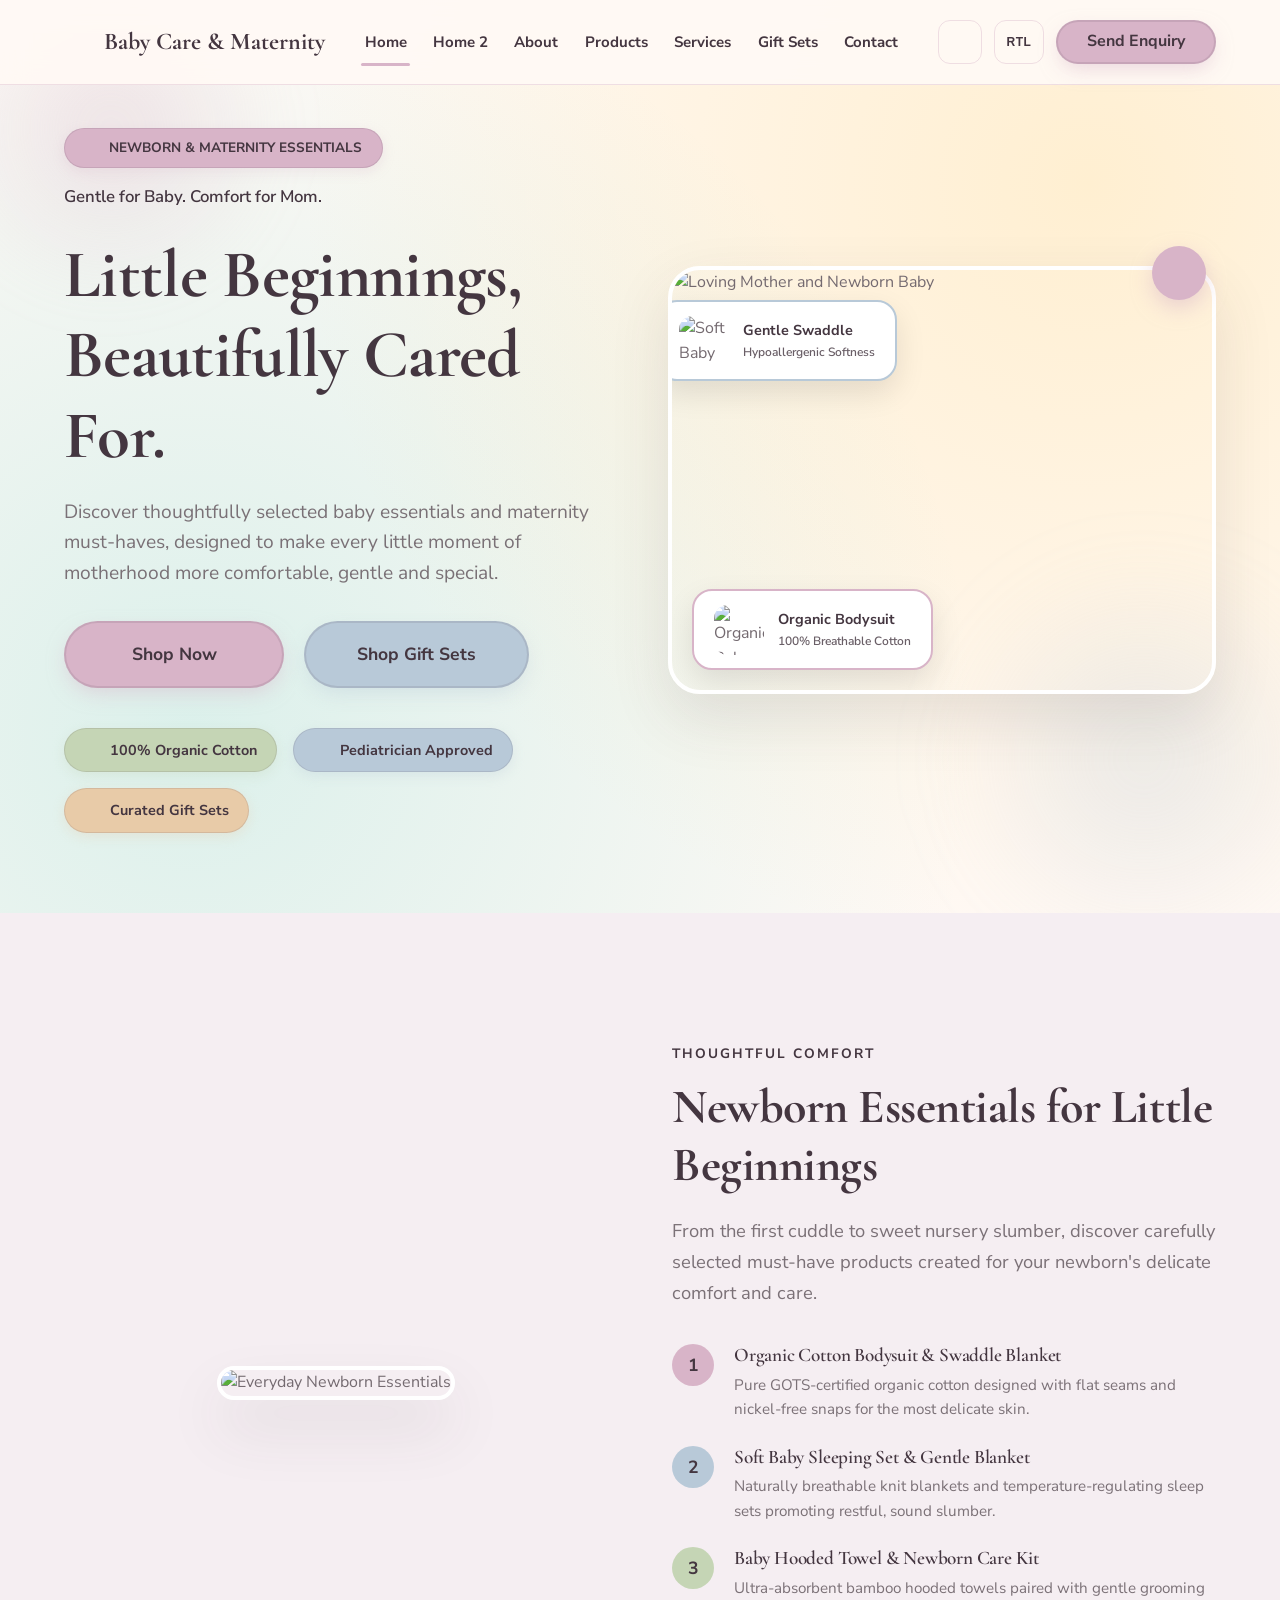
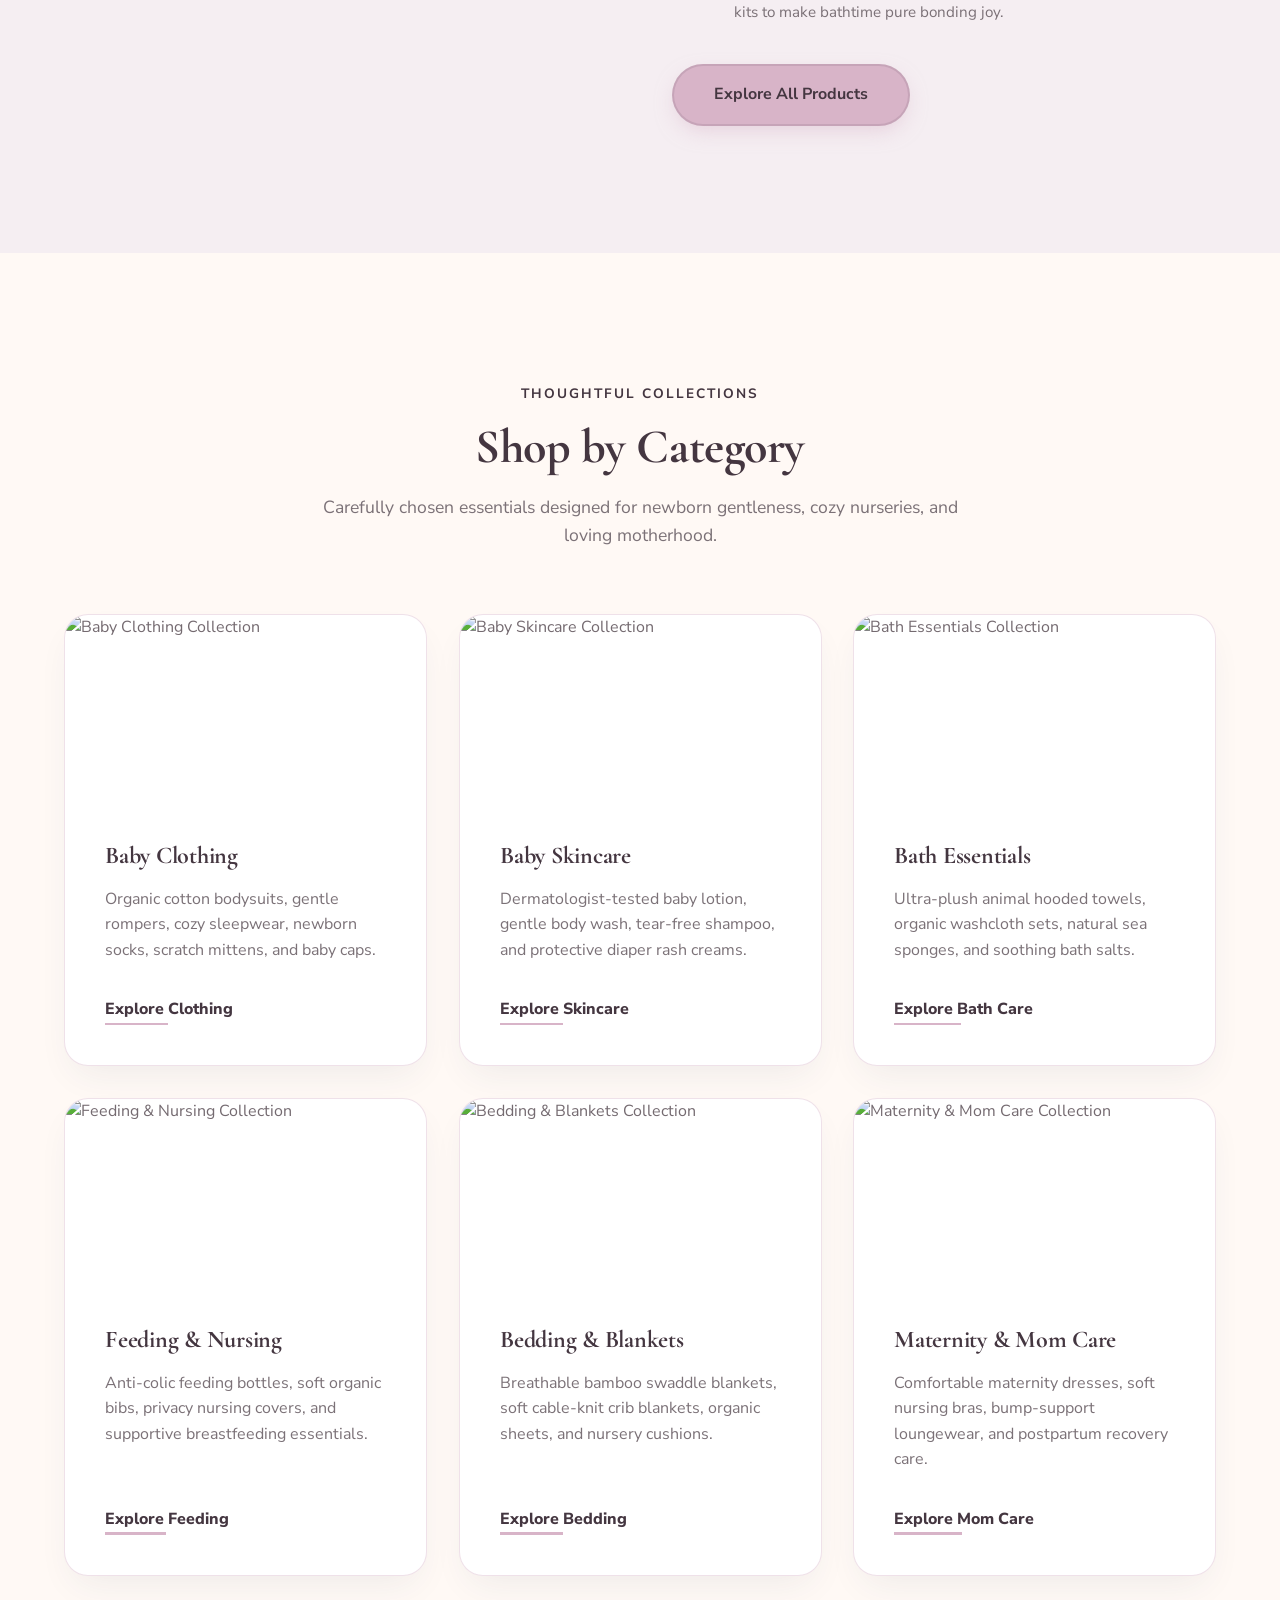
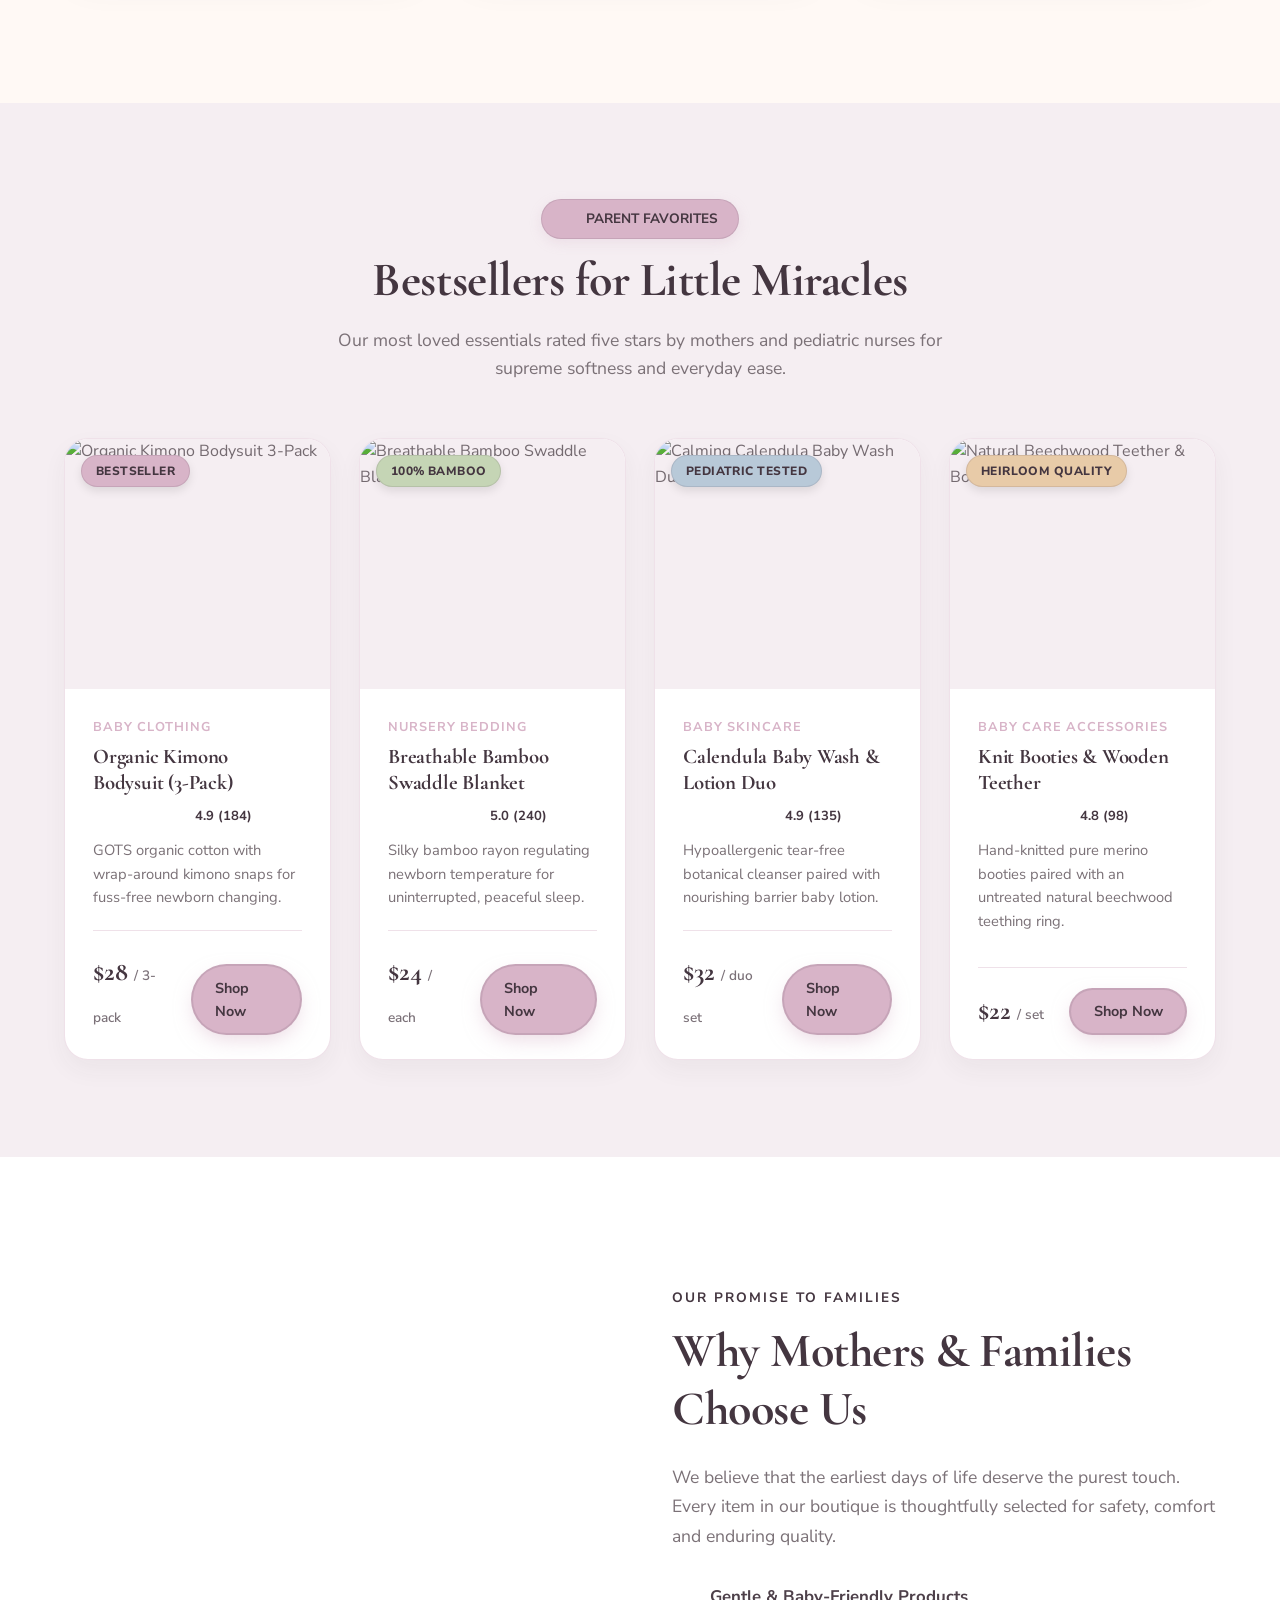
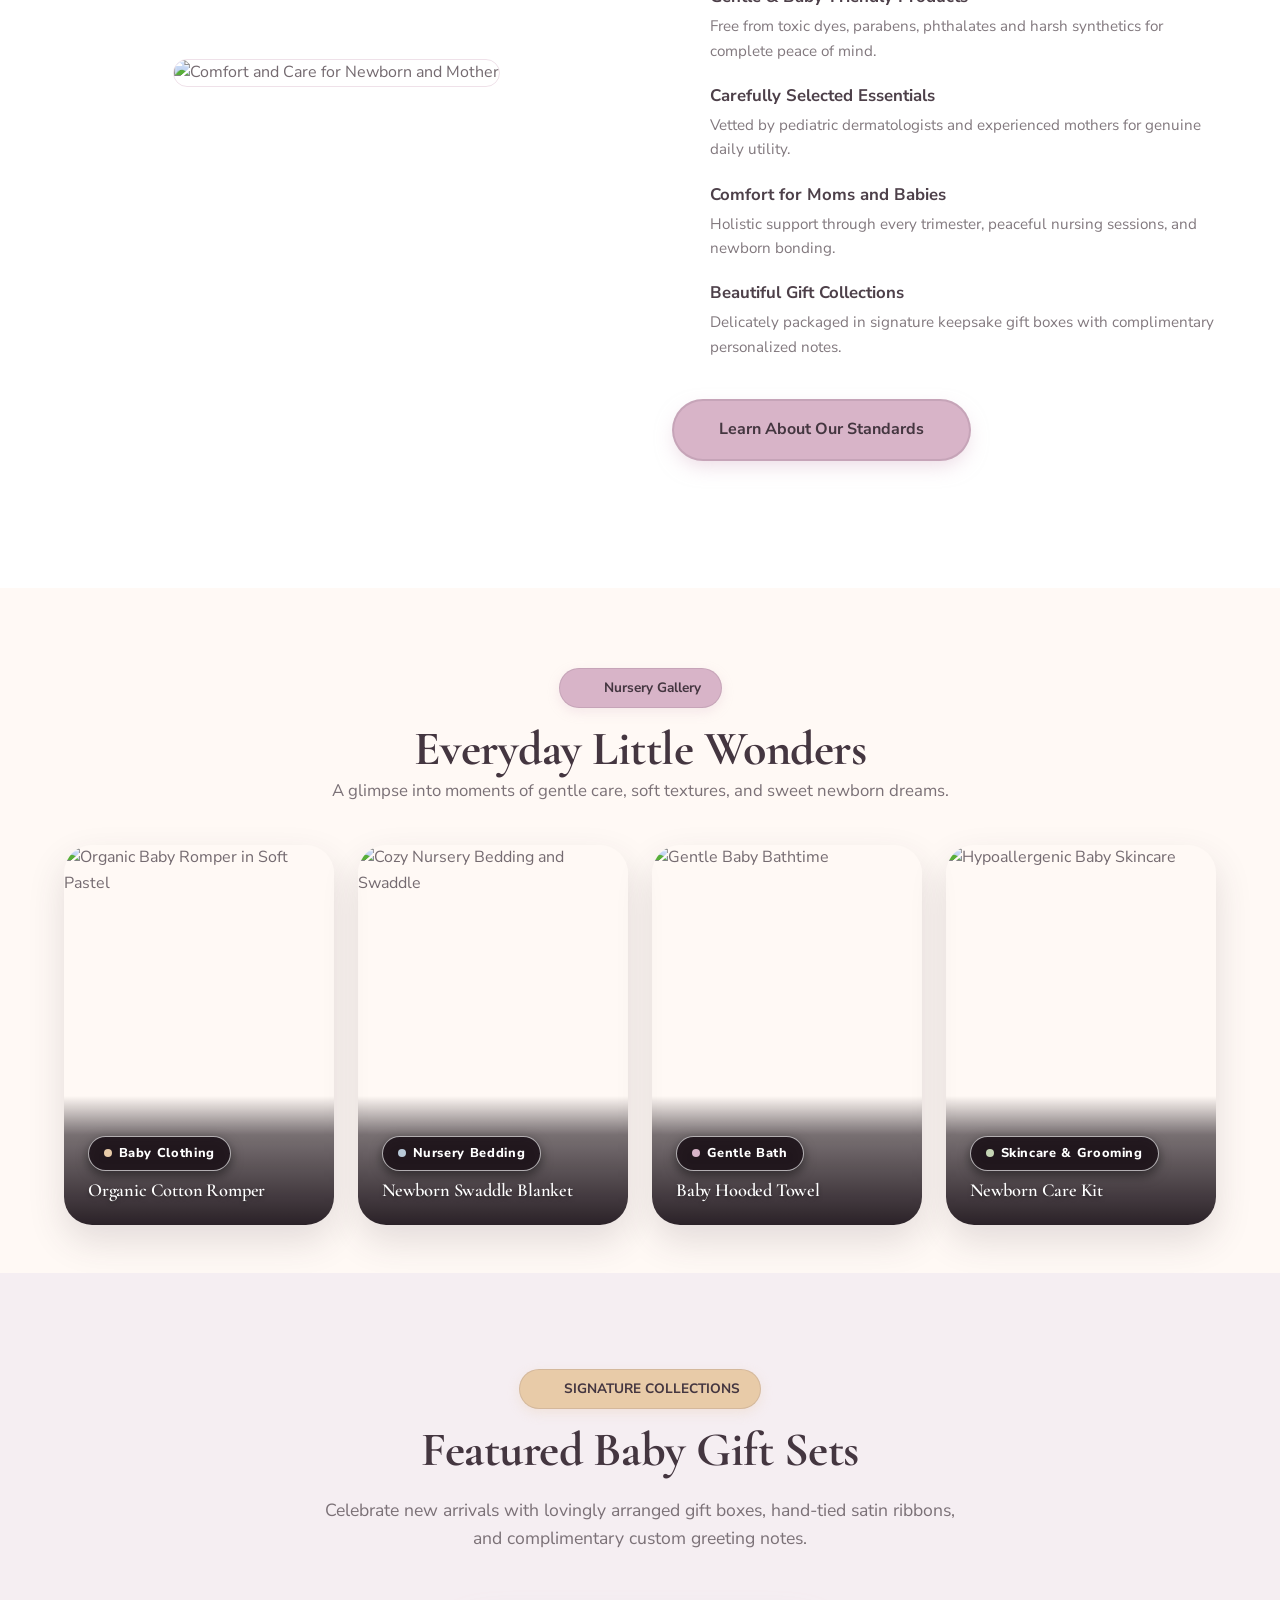
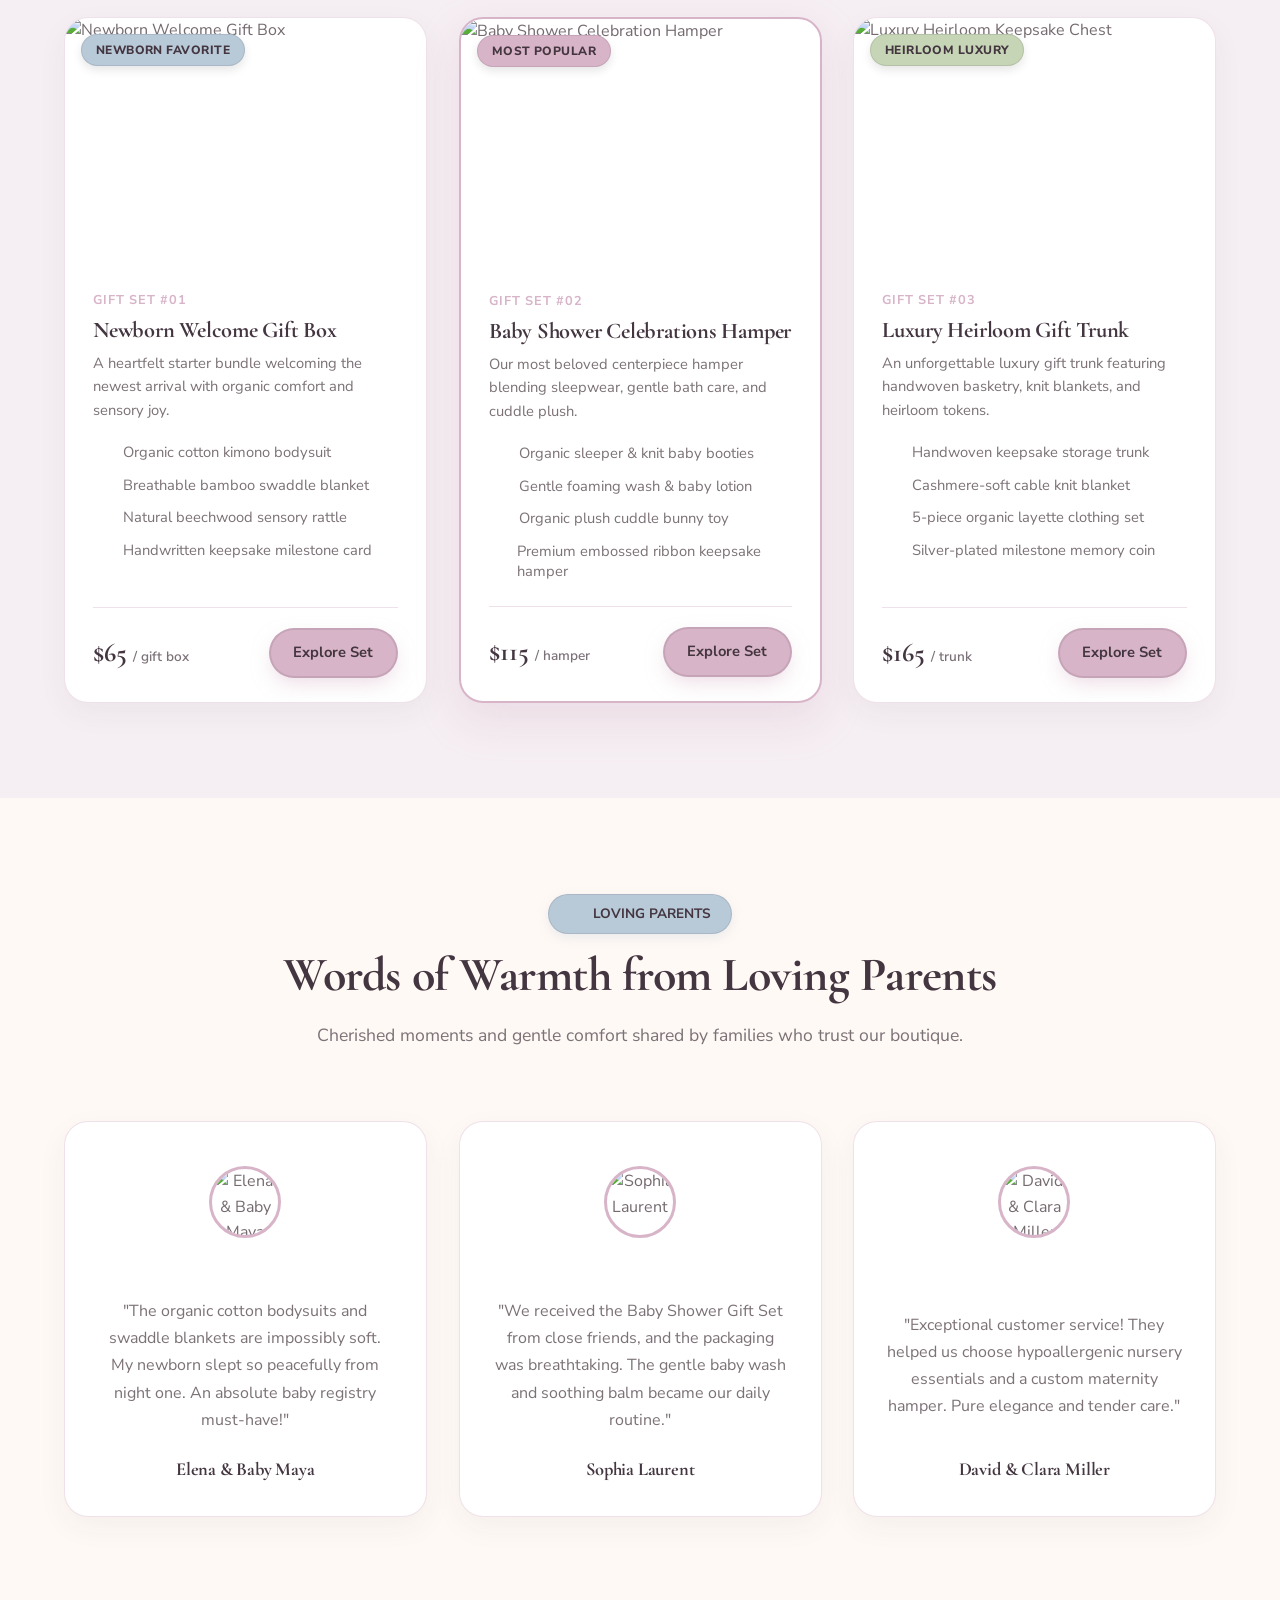
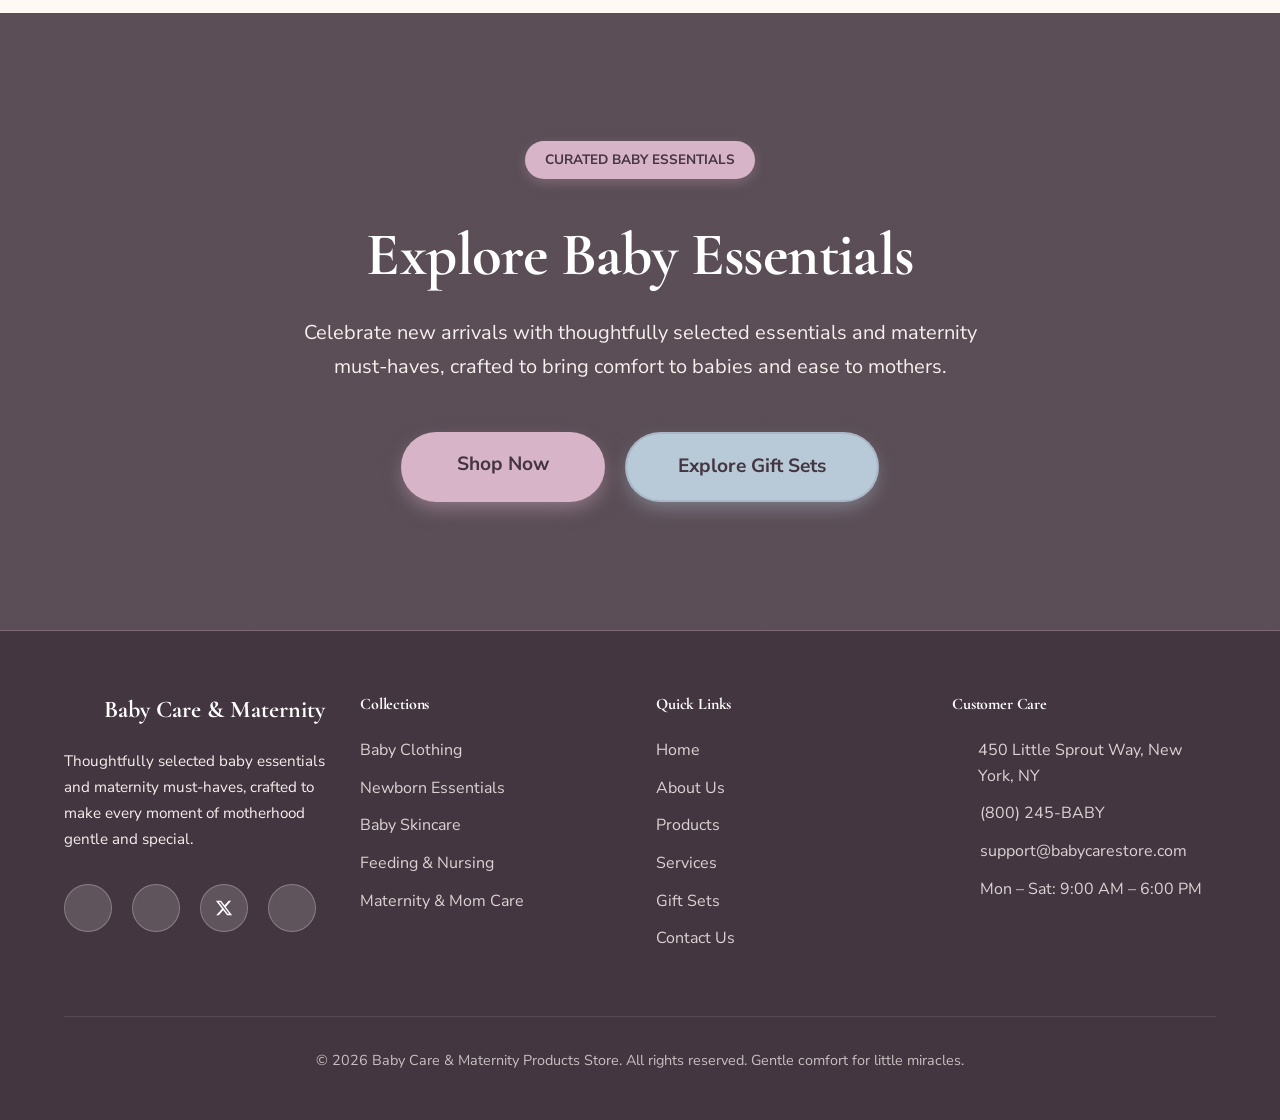
==== commit 85aee765: "U" ====
--- a/index.html
+++ b/index.html
@@ -62,7 +62,7 @@
             <div class="container" style="position: relative; z-index: 2;">
                 <div class="hero-split-grid">
                     <div class="reveal-left">
-                        <div style="margin-bottom: 1.25rem; display: flex; align-items: center; gap: 1rem; flex-wrap: wrap;">
+                        <div class="hero-tag-wrap" style="margin-bottom: 1.5rem; display: flex; align-items: center; gap: 1rem; flex-wrap: wrap;">
                             <span class="badge-summer float-bob">
                                 <i data-lucide="sparkles" style="width: 16px; color: var(--heading-text);"></i> NEWBORN & MATERNITY ESSENTIALS
                             </span>
@@ -92,7 +92,7 @@
                     </div>
                     <div class="reveal-right" style="position: relative;">
                         <!-- Floating Highlight Badge Visual -->
-                        <div style="position: absolute; top: -20px; right: 10px; z-index: 4; background: var(--primary); width: 54px; height: 54px; border-radius: 50%; display: flex; align-items: center; justify-content: center; box-shadow: 0 8px 20px rgba(216, 180, 200, 0.5);" class="float-bob">
+                        <div class="hero-floating-heart float-bob" style="position: absolute; top: -20px; right: 10px; z-index: 4; background: var(--primary); width: 54px; height: 54px; border-radius: 50%; display: flex; align-items: center; justify-content: center; box-shadow: 0 8px 20px rgba(216, 180, 200, 0.5);">
                             <i data-lucide="heart" style="width: 28px; height: 28px; color: var(--heading-text);"></i>
                         </div>
                         <!-- Main Baby & Mother Photo with 2 Floating Cards -->
@@ -100,7 +100,7 @@
                             <img src="https://images.unsplash.com/photo-1555252333-9f8e92e65df9?auto=format&fit=crop&w=1000&q=80" alt="Loving Mother and Newborn Baby" style="width: 100%; height: 420px; object-fit: cover;">
                             
                             <!-- Overlapping Floating Image Card 1: Newborn Bodysuit -->
-                            <div style="position: absolute; bottom: 20px; left: 20px; background: var(--card-bg); padding: 0.85rem 1.25rem; border-radius: 20px; display: flex; align-items: center; gap: 0.85rem; box-shadow: 0 12px 30px rgba(0,0,0,0.1); border: 2px solid var(--primary); z-index: 3;" class="reveal-up">
+                            <div class="hero-floating-card-1 reveal-up" style="position: absolute; bottom: 20px; left: 20px; background: var(--card-bg); padding: 0.85rem 1.25rem; border-radius: 20px; display: flex; align-items: center; gap: 0.85rem; box-shadow: 0 12px 30px rgba(0,0,0,0.1); border: 2px solid var(--primary); z-index: 3;">
                                 <img src="https://images.unsplash.com/photo-1522771930-78848d9293e8?auto=format&fit=crop&w=150&q=80" alt="Organic Baby Bodysuit" style="width: 50px; height: 50px; border-radius: 14px; object-fit: cover;">
                                 <div>
                                     <div style="font-weight: 700; font-size: 0.9rem; color: var(--heading-text);">Organic Bodysuit</div>
@@ -109,7 +109,7 @@
                             </div>
 
                             <!-- Overlapping Floating Image Card 2: Gentle Swaddle -->
-                            <div style="position: absolute; top: 30px; left: -15px; background: var(--card-bg); padding: 0.85rem 1.25rem; border-radius: 20px; display: flex; align-items: center; gap: 0.85rem; box-shadow: 0 12px 30px rgba(0,0,0,0.1); border: 2px solid var(--secondary); z-index: 3;" class="float-bob">
+                            <div class="hero-floating-card-2 float-bob" style="position: absolute; top: 30px; left: -15px; background: var(--card-bg); padding: 0.85rem 1.25rem; border-radius: 20px; display: flex; align-items: center; gap: 0.85rem; box-shadow: 0 12px 30px rgba(0,0,0,0.1); border: 2px solid var(--secondary); z-index: 3;">
                                 <img src="https://images.unsplash.com/photo-1515488042361-ee00e0ddd4e4?auto=format&fit=crop&w=150&q=80" alt="Soft Baby Swaddle" style="width: 50px; height: 50px; border-radius: 14px; object-fit: cover;">
                                 <div>
                                     <div style="font-weight: 700; font-size: 0.9rem; color: var(--heading-text);">Gentle Swaddle</div>
--- a/styles/main.css
+++ b/styles/main.css
@@ -683,7 +683,7 @@
 }
 
 /* Show on Hover (Desktop) */
-@media (min-width: 993px) {
+@media (min-width: 1025px) {
     .dropdown:hover .dropdown-menu {
         display: flex;
     }
@@ -718,7 +718,7 @@
     padding-bottom: 0;
 }
 
-/* 📱 Mobile Menu Styles */
+/* 📱 Mobile Menu Styles (Active at <= 1024px viewport) */
 #mobile-menu-trigger {
     display: none;
     background: none;
@@ -733,9 +733,15 @@
     color: var(--primary);
 }
 
-@media (max-width: 992px) {
+@media (max-width: 1024px) {
     #mobile-menu-trigger {
-        display: block;
+        display: flex !important;
+        align-items: center;
+        justify-content: center;
+        width: 44px;
+        height: 44px;
+        border-radius: 12px;
+        color: var(--heading-text) !important;
     }
 
     .nav-links {
@@ -759,9 +765,23 @@
         overflow-y: auto;
     }
 
+    [dir="rtl"] .nav-links {
+        right: auto;
+        left: -100%;
+        border-left: none;
+        border-right: 1px solid var(--border);
+        box-shadow: 10px 0 30px rgba(0, 0, 0, 0.15);
+        text-align: right;
+    }
+
     .nav-links.active {
         right: 0;
         /* Slide In */
+    }
+
+    [dir="rtl"] .nav-links.active {
+        left: 0;
+        right: auto;
     }
 
     /* Animation for items */
@@ -820,7 +840,7 @@
     }
 }
 
-@media (min-width: 993px) {
+@media (min-width: 1025px) {
     .mobile-show {
         display: none !important;
     }
@@ -1124,7 +1144,10 @@
     .before-footer-btns .hero-btn,
     .before-footer-btns .btn,
     .gift-hero-btns .hero-btn,
-    .gift-hero-btns .btn {
+    .gift-hero-btns .btn,
+    .ready-to-gift-btns .hero-btn,
+    .ready-to-gift-btns .btn,
+    .ready-to-gift-btns a {
         width: 100% !important;
         max-width: 100% !important;
         min-width: 0 !important;
@@ -1148,11 +1171,61 @@
     .hero-cta-group,
     .before-footer-btns,
     .services-hero-btns,
-    .gift-hero-btns {
+    .gift-hero-btns,
+    .ready-to-gift-btns {
         display: flex !important;
         flex-direction: column !important;
         width: 100% !important;
         gap: 0.85rem !important;
+    }
+
+    /* Hero Tag Mobile Overlap Fix (Target 368px Viewport) */
+    .hero-tag-wrap {
+        flex-direction: column !important;
+        align-items: flex-start !important;
+        gap: 0.65rem !important;
+        margin-bottom: 1.5rem !important;
+    }
+
+    .hero-tag-wrap .badge-summer,
+    .hero-tag-wrap .float-bob,
+    .hero-split .badge-summer.float-bob,
+    .home2-hero-banner .badge-summer.float-bob {
+        animation: none !important;
+        transform: none !important;
+        margin-bottom: 0.25rem !important;
+        display: inline-flex !important;
+        max-width: 100% !important;
+        white-space: normal !important;
+        line-height: 1.3 !important;
+    }
+
+    /* Floating Image Cards on Hero (Target 368px) - prevent overlap and negative offsets */
+    .hero-floating-card-2 {
+        left: 12px !important;
+        top: 15px !important;
+        animation: none !important;
+        transform: none !important;
+        max-width: 85% !important;
+    }
+
+    .hero-floating-card-1 {
+        bottom: 12px !important;
+        left: 12px !important;
+        max-width: 85% !important;
+    }
+
+    .hero-floating-heart {
+        top: 10px !important;
+        right: 10px !important;
+        animation: none !important;
+        transform: none !important;
+    }
+
+    /* Disable rotating translateY on mobile to prevent elements from moving into each other */
+    .float-bob {
+        animation: none !important;
+        transform: none !important;
     }
 }
 
@@ -2057,48 +2130,99 @@
     opacity: 0.9 !important;
 }
 
+/* Service Page Hero Badges - Maximum Contrast in Light & Dark Modes */
+.services-hero-tag {
+    color: #2A1D27 !important;
+    font-weight: 800 !important;
+    letter-spacing: 0.03em !important;
+    border: 1.5px solid rgba(68, 54, 64, 0.22) !important;
+    box-shadow: 0 4px 12px rgba(68, 54, 64, 0.1) !important;
+}
+
+.services-hero-tag * {
+    color: #2A1D27 !important;
+    stroke: #2A1D27 !important;
+}
+
+[data-theme="dark"] .services-hero-tag {
+    background: rgba(30, 20, 27, 0.94) !important;
+    color: #FFFFFF !important;
+    border: 1.5px solid var(--primary) !important;
+    box-shadow: 0 4px 16px rgba(0, 0, 0, 0.4) !important;
+}
+
+[data-theme="dark"] .services-hero-tag * {
+    color: #FFFFFF !important;
+    stroke: #FFFFFF !important;
+}
+
 /* Service Page Hero Floating Badge Contrast */
 .service-hero-badge-dark {
-    background: rgba(30, 20, 27, 0.92) !important;
+    background: rgba(20, 12, 18, 0.95) !important;
     backdrop-filter: blur(12px) !important;
-    border: 1.5px solid rgba(255, 255, 255, 0.35) !important;
+    border: 2px solid rgba(255, 255, 255, 0.5) !important;
     color: #FFFFFF !important;
-    box-shadow: 0 10px 25px rgba(0, 0, 0, 0.35) !important;
+    box-shadow: 0 12px 30px rgba(0, 0, 0, 0.4) !important;
 }
 
 .service-hero-badge-dark .badge-title {
-    font-size: 0.9rem !important;
+    font-size: 0.92rem !important;
     font-weight: 800 !important;
     color: #FFFFFF !important;
     line-height: 1.2;
 }
 
 .service-hero-badge-dark .badge-sub {
-    font-size: 0.75rem !important;
+    font-size: 0.78rem !important;
     font-weight: 600 !important;
     color: #FFF9F5 !important;
     opacity: 0.95 !important;
 }
 
 .service-hero-badge-light {
-    background: rgba(255, 255, 255, 0.96) !important;
+    background: #FFFFFF !important;
     backdrop-filter: blur(12px) !important;
+    border: 2px solid var(--primary, #D8B4C8) !important;
+    color: #2A1D27 !important;
+    box-shadow: 0 15px 35px rgba(68, 54, 64, 0.2) !important;
+}
+
+.service-hero-badge-light .badge-title {
+    font-size: 0.94rem !important;
+    font-weight: 800 !important;
+    color: #2A1D27 !important;
+    line-height: 1.2;
+}
+
+.service-hero-badge-light .badge-sub {
+    font-size: 0.78rem !important;
+    font-weight: 700 !important;
+    color: #443640 !important;
+}
+
+.service-hero-badge-light i {
+    stroke: #2A1D27 !important;
+    color: #2A1D27 !important;
+}
+
+[data-theme="dark"] .service-hero-badge-light {
+    background: rgba(30, 20, 27, 0.95) !important;
     border: 2px solid var(--primary) !important;
-    color: var(--heading-text, #443640) !important;
-    box-shadow: 0 15px 35px rgba(68, 54, 64, 0.18) !important;
-}
-
-.service-hero-badge-light .badge-title {
-    font-size: 0.92rem !important;
-    font-weight: 800 !important;
-    color: var(--heading-text, #443640) !important;
-    line-height: 1.2;
-}
-
-.service-hero-badge-light .badge-sub {
-    font-size: 0.76rem !important;
-    font-weight: 700 !important;
-    color: #554852 !important;
+    color: #FFFFFF !important;
+    box-shadow: 0 15px 35px rgba(0, 0, 0, 0.5) !important;
+}
+
+[data-theme="dark"] .service-hero-badge-light .badge-title {
+    color: #FFFFFF !important;
+}
+
+[data-theme="dark"] .service-hero-badge-light .badge-sub {
+    color: #E8CBA8 !important;
+}
+
+[data-theme="dark"] .service-hero-badge-light i {
+    stroke: #E8CBA8 !important;
+    color: #E8CBA8 !important;
 }
 
 @media (max-width: 580px) {
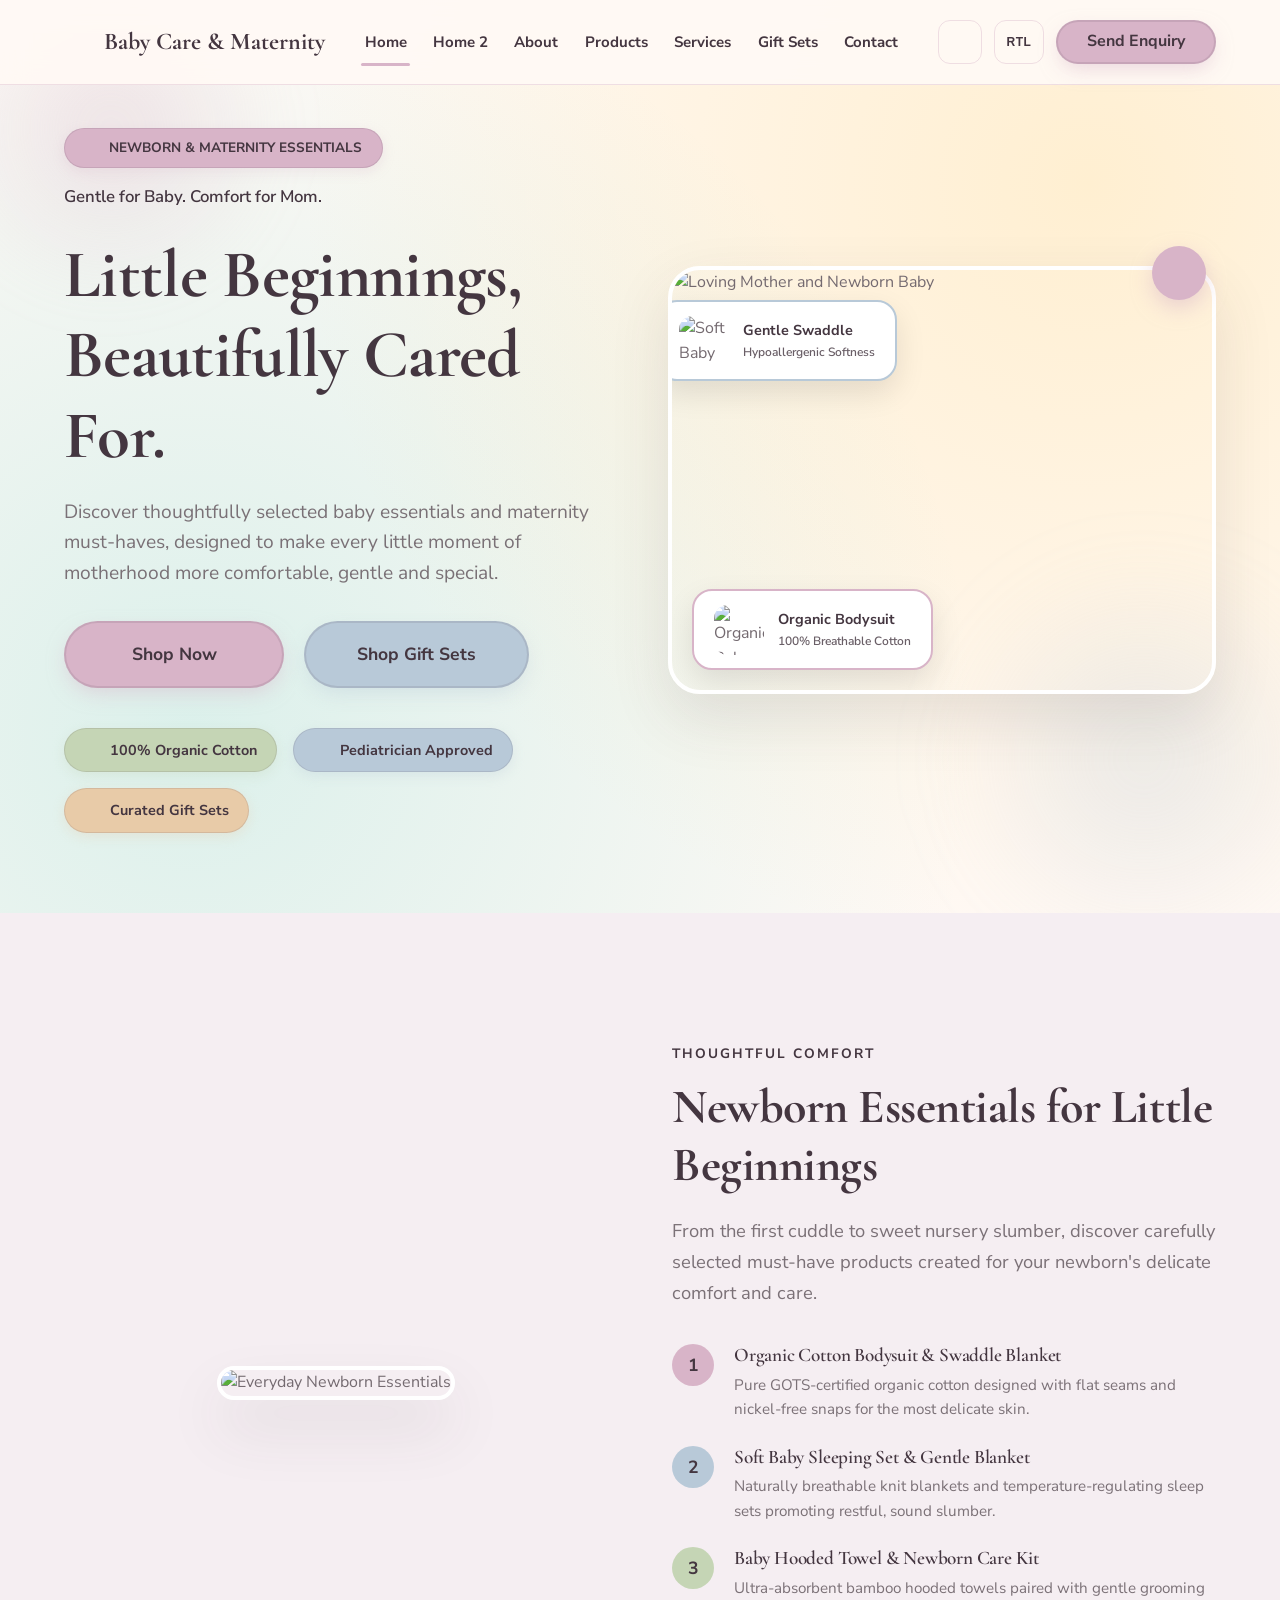
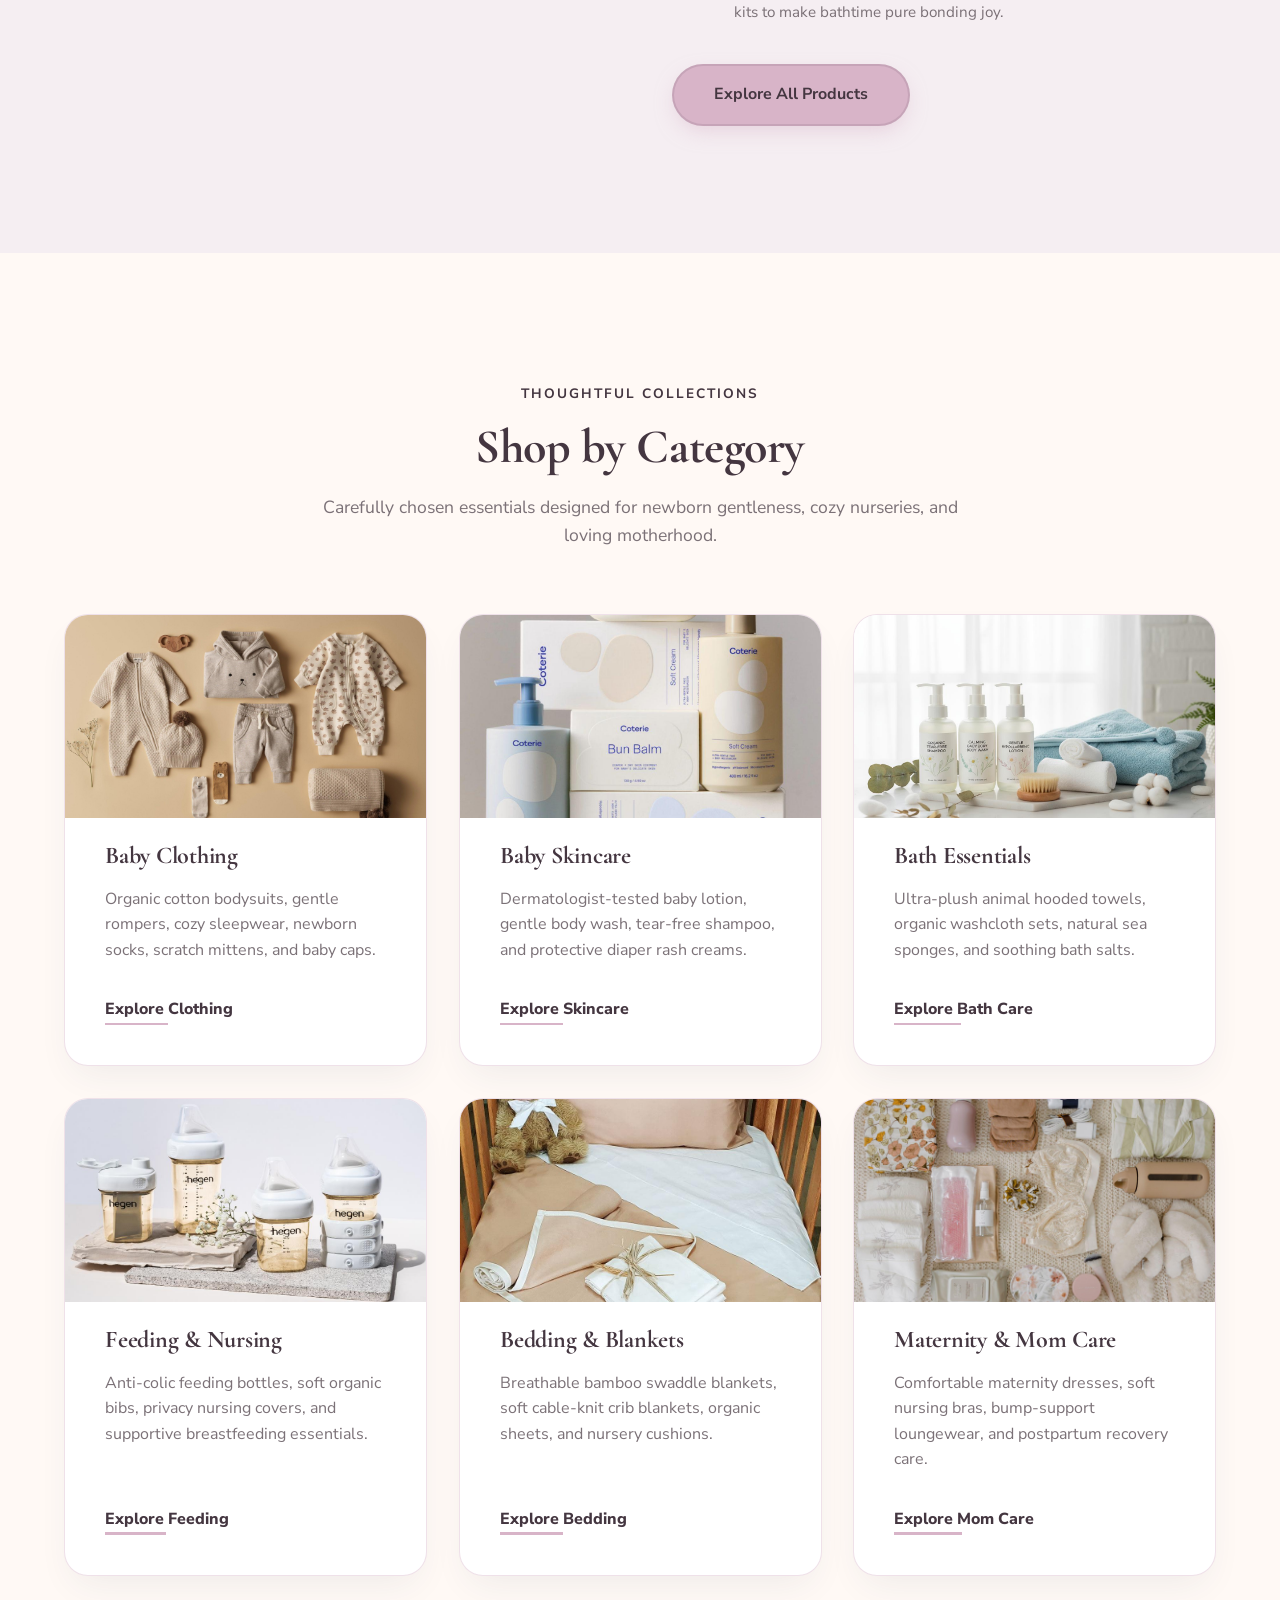
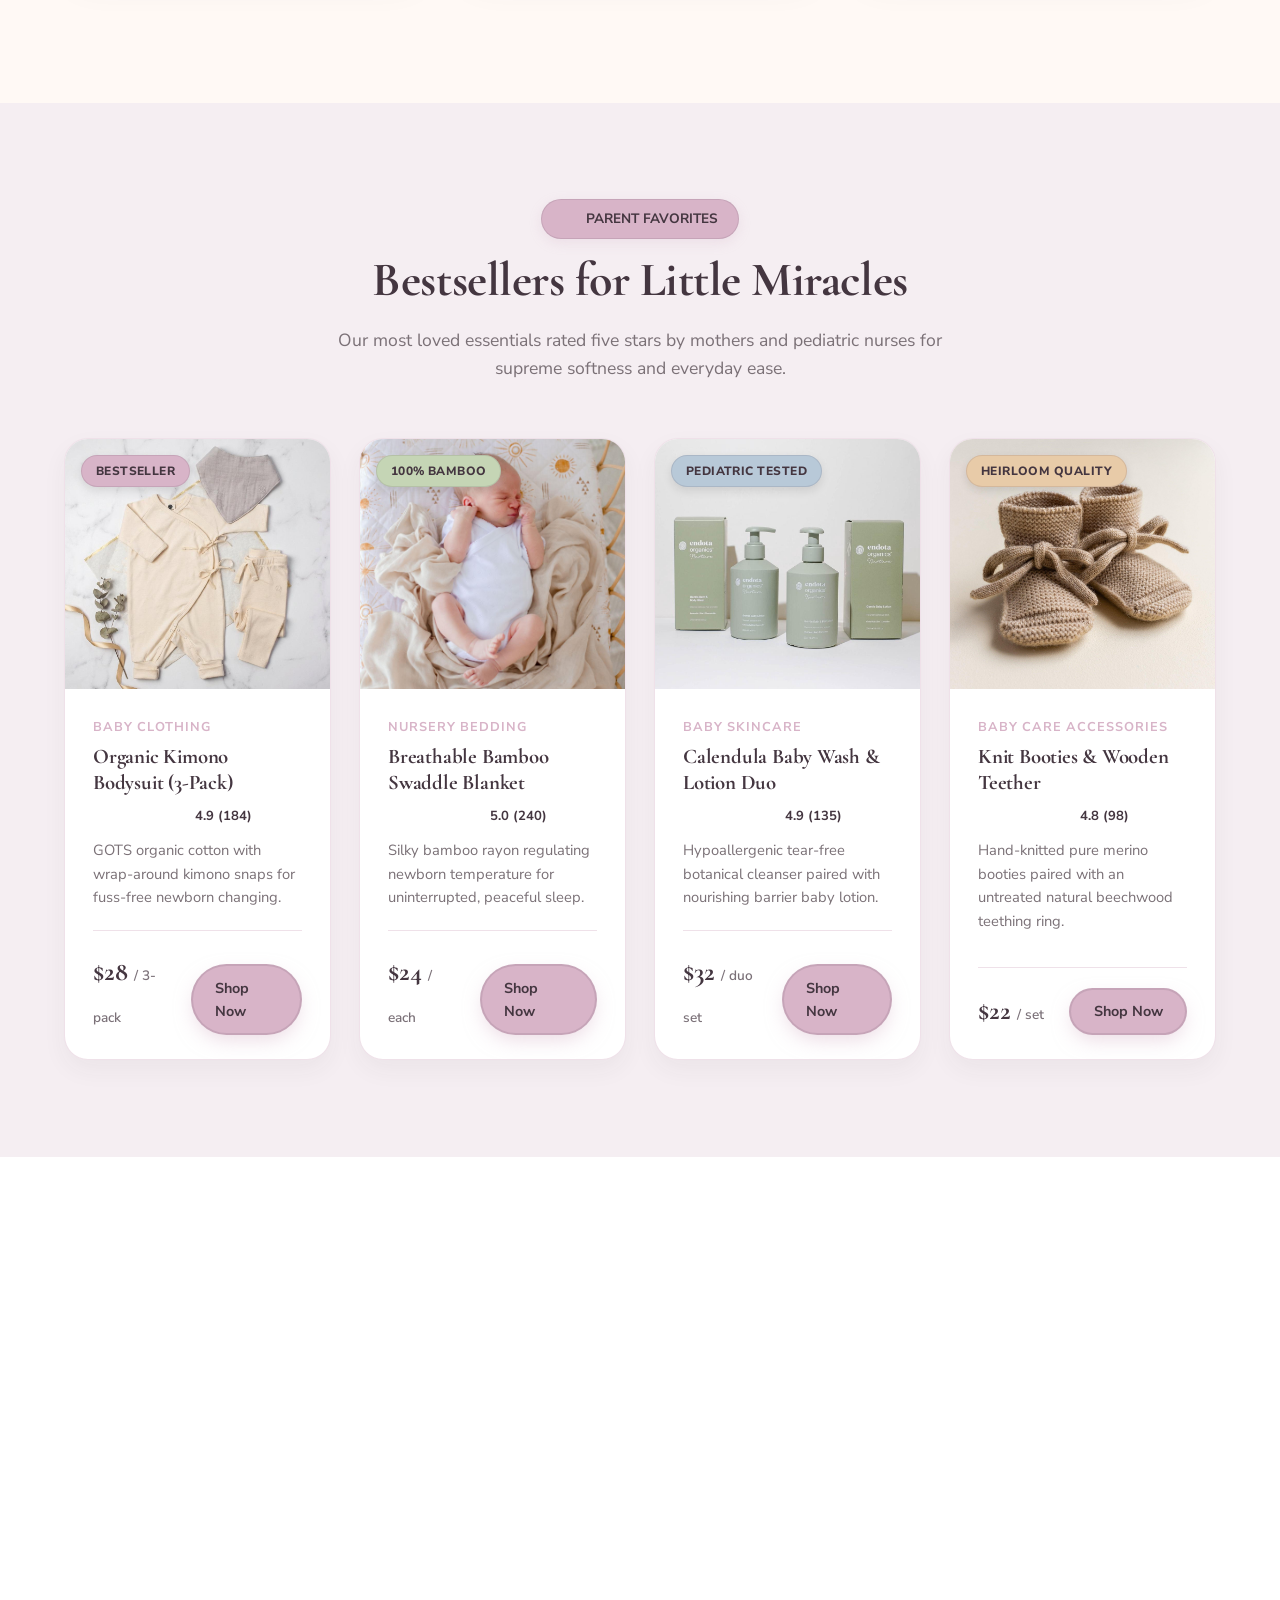
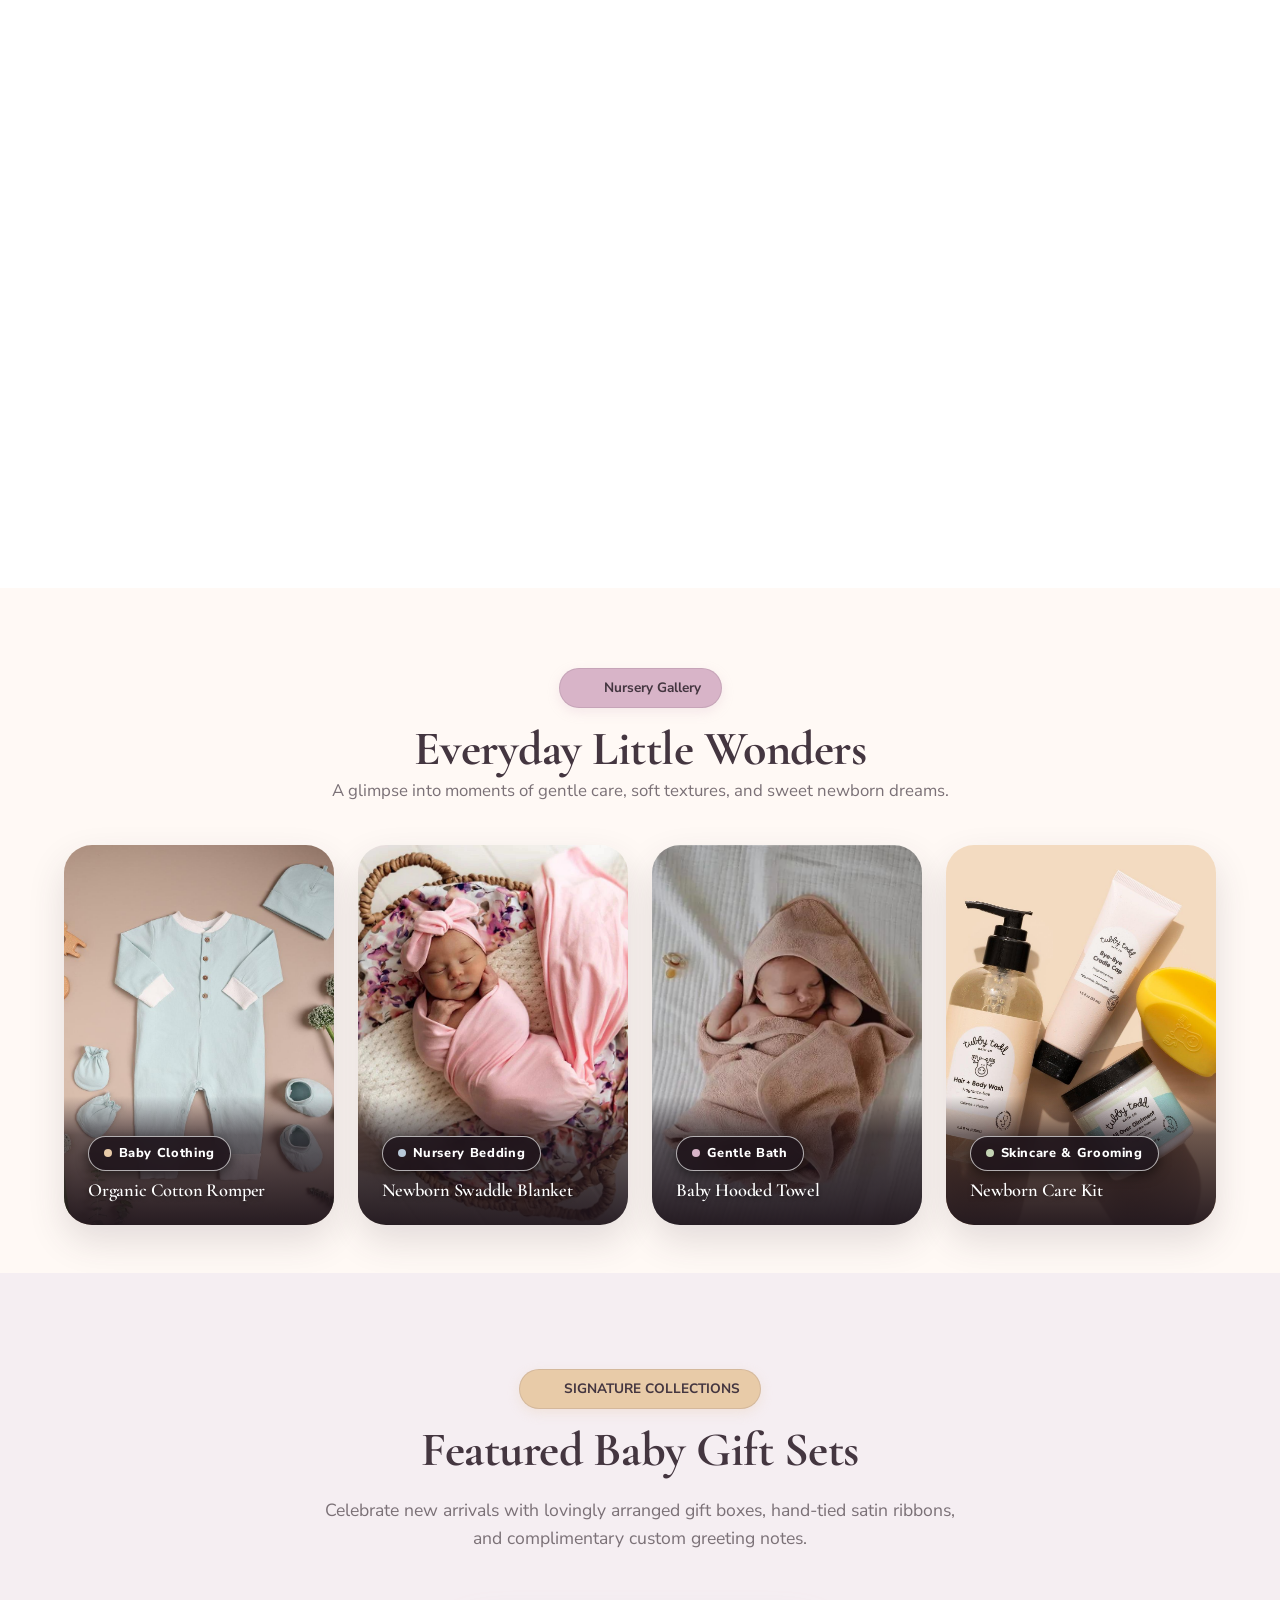
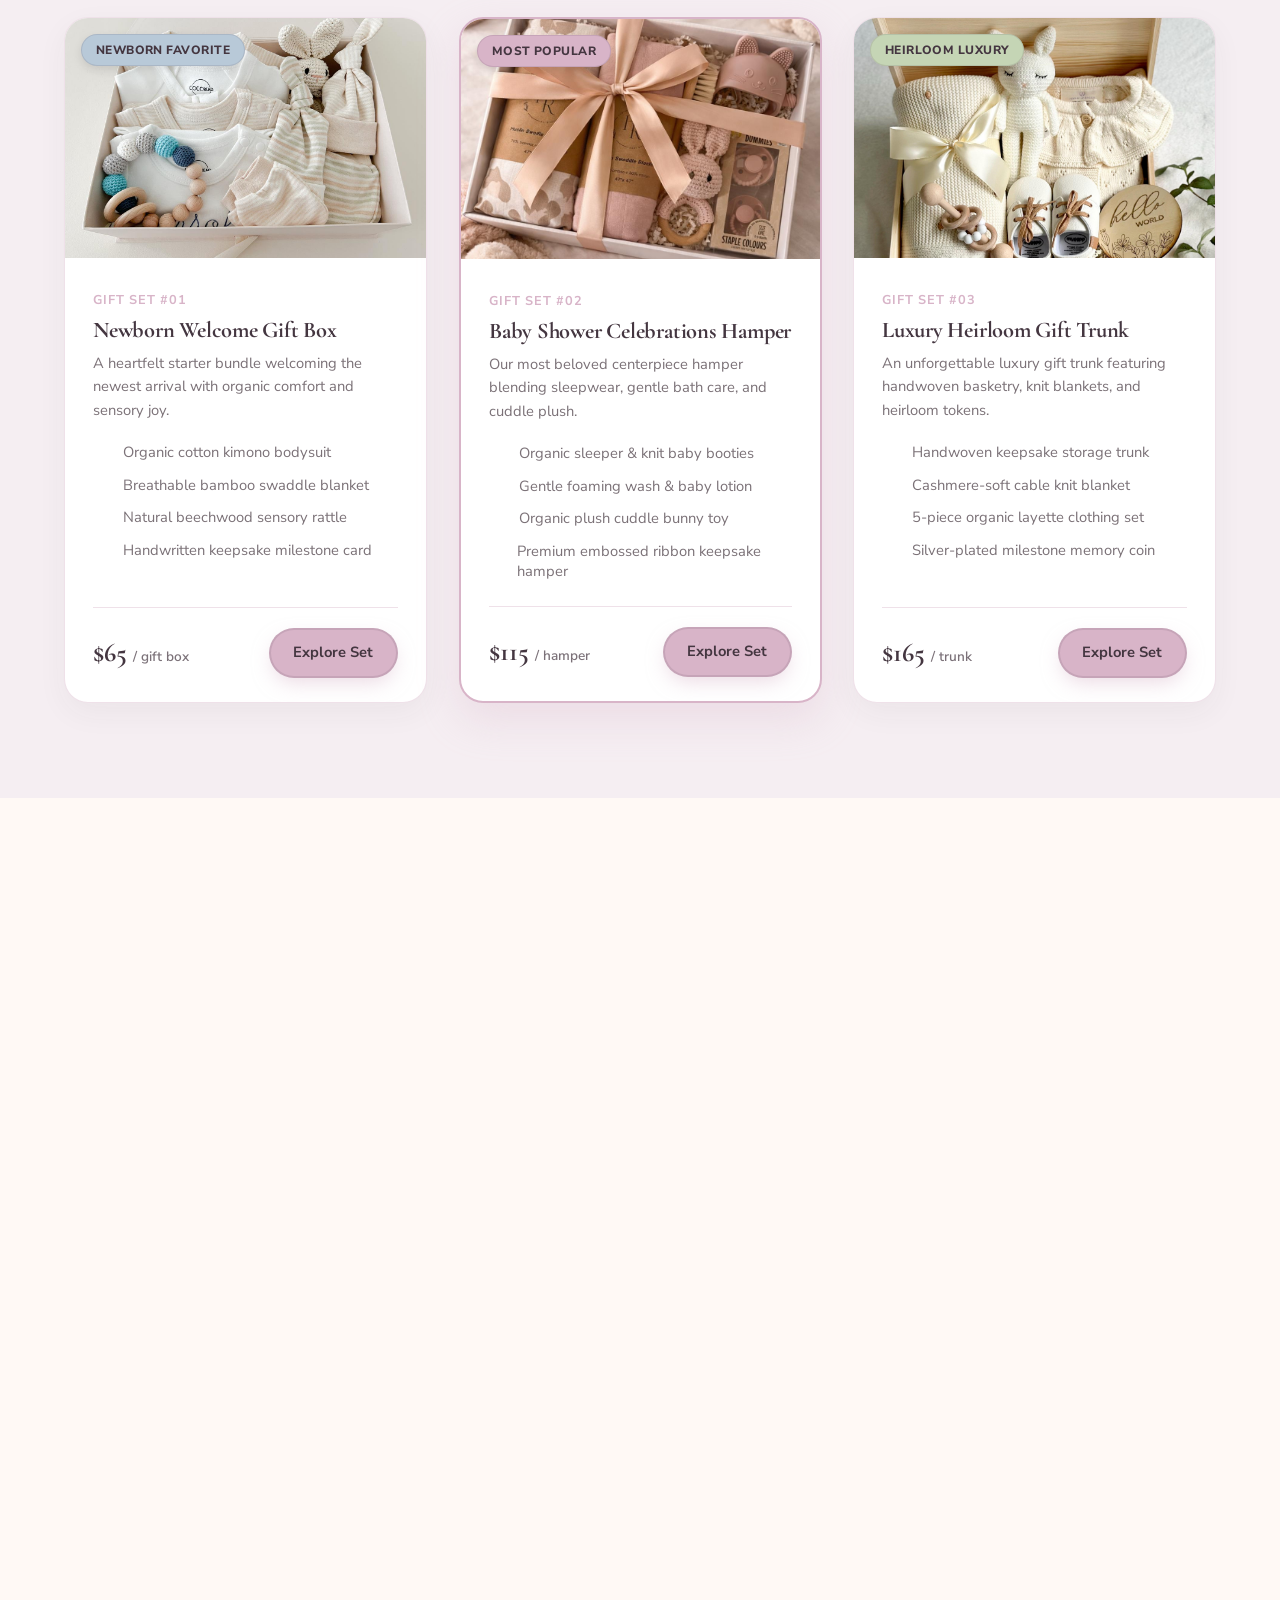
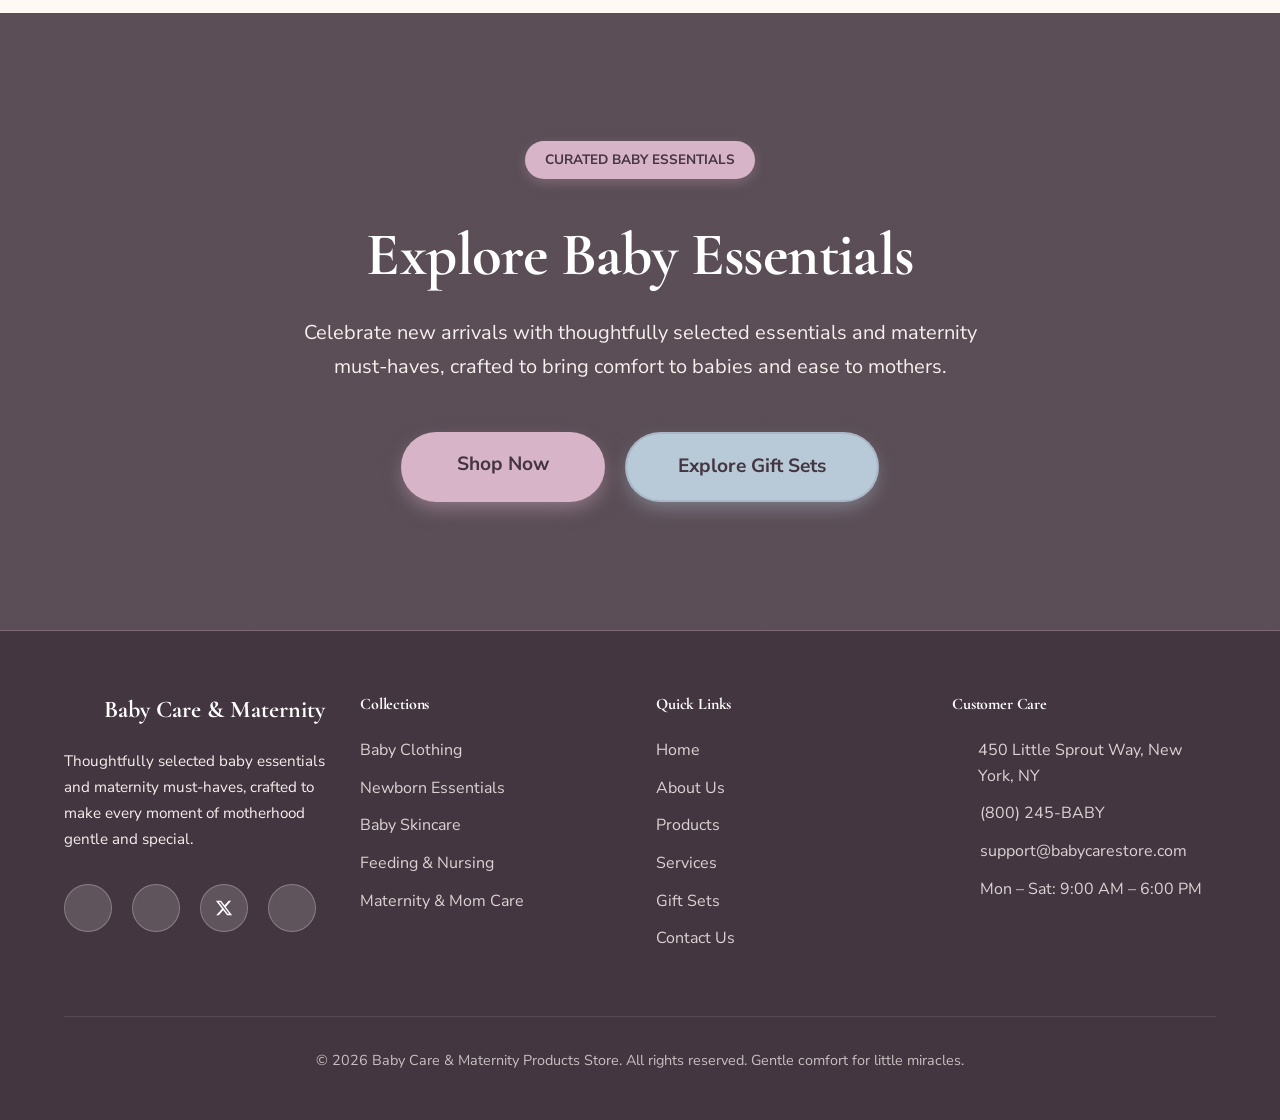
==== commit e9dc0f8c: "u" ====
--- a/index.html
+++ b/index.html
@@ -180,7 +180,7 @@
                     <!-- Category 1: Baby Clothing -->
                     <div class="card card-equal-height reveal-left">
                         <div class="card-img-wrapper">
-                            <img src="https://images.unsplash.com/photo-1544816155-12df9643f363?auto=format&fit=crop&w=800&q=80"
+                            <img src="assets/images/Baby Clothing.png"
                                 alt="Baby Clothing Collection">
                         </div>
                         <div class="card-body">
@@ -192,7 +192,7 @@
                     <!-- Category 2: Baby Skincare -->
                     <div class="card card-equal-height reveal">
                         <div class="card-img-wrapper">
-                            <img src="https://images.unsplash.com/photo-1584308666744-24d5c474f2ae?auto=format&fit=crop&w=800&q=80"
+                            <img src="assets/images/Baby Skincare.png"
                                 alt="Baby Skincare Collection">
                         </div>
                         <div class="card-body">
@@ -204,7 +204,7 @@
                     <!-- Category 3: Bath Essentials -->
                     <div class="card card-equal-height reveal-right">
                         <div class="card-img-wrapper">
-                            <img src="https://images.unsplash.com/photo-1516627145497-ae6968895b74?auto=format&fit=crop&w=800&q=80"
+                            <img src="assets/images/Bath Essentials.png"
                                 alt="Bath Essentials Collection">
                         </div>
                         <div class="card-body">
@@ -216,7 +216,7 @@
                     <!-- Category 4: Feeding & Nursing -->
                     <div class="card card-equal-height reveal-left">
                         <div class="card-img-wrapper">
-                            <img src="https://images.unsplash.com/photo-1596461404969-9ae70f2830c1?auto=format&fit=crop&w=800&q=80"
+                            <img src="assets/images/Feeding & Nursing.png"
                                 alt="Feeding & Nursing Collection">
                         </div>
                         <div class="card-body">
@@ -228,7 +228,7 @@
                     <!-- Category 5: Bedding & Blankets -->
                     <div class="card card-equal-height reveal">
                         <div class="card-img-wrapper">
-                            <img src="https://images.unsplash.com/photo-1510154221590-ff63e90a136f?auto=format&fit=crop&w=800&q=80"
+                            <img src="assets/images/Bedding & Blankets.png"
                                 alt="Bedding & Blankets Collection">
                         </div>
                         <div class="card-body">
@@ -240,7 +240,7 @@
                     <!-- Category 6: Maternity & Mom Care -->
                     <div class="card card-equal-height reveal-right">
                         <div class="card-img-wrapper">
-                            <img src="https://images.unsplash.com/photo-1544367567-0f2fcb009e0b?auto=format&fit=crop&w=800&q=80"
+                            <img src="assets/images/Maternity & Mom Care.png"
                                 alt="Maternity & Mom Care Collection">
                         </div>
                         <div class="card-body">
@@ -271,7 +271,7 @@
                     <div class="product-card card-equal-height reveal-left">
                         <div class="product-card-img-wrap">
                             <span class="product-badge-float badge-summer">BESTSELLER</span>
-                            <img src="https://images.unsplash.com/photo-1527515637462-cff94eecc1ac?auto=format&fit=crop&w=600&q=80" alt="Organic Kimono Bodysuit 3-Pack" class="product-card-img">
+                            <img src="assets/images/Organic Kimono Bodysuit (3-Pack).png" alt="Organic Kimono Bodysuit 3-Pack" class="product-card-img">
                         </div>
                         <div class="product-card-body">
                             <span class="product-card-cat">Baby Clothing</span>
@@ -296,7 +296,7 @@
                     <div class="product-card card-equal-height reveal-up">
                         <div class="product-card-img-wrap">
                             <span class="product-badge-float badge-forest">100% BAMBOO</span>
-                            <img src="https://images.unsplash.com/photo-1505377059067-e285a7bac49b?auto=format&fit=crop&w=600&q=80" alt="Breathable Bamboo Swaddle Blanket" class="product-card-img">
+                            <img src="assets/images/Breathable Bamboo Swaddle Blanket.png" alt="Breathable Bamboo Swaddle Blanket" class="product-card-img">
                         </div>
                         <div class="product-card-body">
                             <span class="product-card-cat">Nursery Bedding</span>
@@ -321,7 +321,7 @@
                     <div class="product-card card-equal-height reveal-up">
                         <div class="product-card-img-wrap">
                             <span class="product-badge-float badge-teal">PEDIATRIC TESTED</span>
-                            <img src="https://images.unsplash.com/photo-1607344645866-009c320c5ab8?auto=format&fit=crop&w=600&q=80" alt="Calming Calendula Baby Wash Duo" class="product-card-img">
+                            <img src="assets/images/Calendula Baby Wash & Lotion Duo.png" alt="Calming Calendula Baby Wash Duo" class="product-card-img">
                         </div>
                         <div class="product-card-body">
                             <span class="product-card-cat">Baby Skincare</span>
@@ -346,7 +346,7 @@
                     <div class="product-card card-equal-height reveal-right">
                         <div class="product-card-img-wrap">
                             <span class="product-badge-float badge-orange">HEIRLOOM QUALITY</span>
-                            <img src="https://images.unsplash.com/photo-1560343090-f0409e92791a?auto=format&fit=crop&w=600&q=80" alt="Natural Beechwood Teether & Booties" class="product-card-img">
+                            <img src="assets/images/Knit Booties & Wooden Teether.png" alt="Natural Beechwood Teether & Booties" class="product-card-img">
                         </div>
                         <div class="product-card-body">
                             <span class="product-card-cat">Baby Care Accessories</span>
@@ -431,7 +431,7 @@
                 <div class="photostrip-grid reveal-zoom">
                     <!-- Photo 1: Baby Clothing -->
                     <div class="photostrip-card">
-                        <img src="https://images.unsplash.com/photo-1516585427167-9f4af9627e6c?auto=format&fit=crop&w=800&q=80" alt="Organic Baby Romper in Soft Pastel">
+                        <img src="assets/images/Organic Cotton Romper.png" alt="Organic Baby Romper in Soft Pastel">
                         <div class="photostrip-overlay">
                             <span class="badge-orange" style="font-size: 0.8rem;">Baby Clothing</span>
                             <h4 style="margin-top: 0.5rem; color: #FFFFFF !important;">Organic Cotton Romper</h4>
@@ -439,7 +439,7 @@
                     </div>
                     <!-- Photo 2: Nursery Bedding -->
                     <div class="photostrip-card">
-                        <img src="https://images.unsplash.com/photo-1502086223501-7ea6ecd79368?auto=format&fit=crop&w=800&q=80" alt="Cozy Nursery Bedding and Swaddle">
+                        <img src="assets/images/Newborn Swaddle Blanket.png" alt="Cozy Nursery Bedding and Swaddle">
                         <div class="photostrip-overlay">
                             <span class="badge-teal" style="font-size: 0.8rem;">Nursery Bedding</span>
                             <h4 style="margin-top: 0.5rem; color: #FFFFFF !important;">Newborn Swaddle Blanket</h4>
@@ -447,7 +447,7 @@
                     </div>
                     <!-- Photo 3: Gentle Bath -->
                     <div class="photostrip-card">
-                        <img src="https://images.unsplash.com/photo-1542038784456-1ea8e935640e?auto=format&fit=crop&w=800&q=80" alt="Gentle Baby Bathtime">
+                        <img src="assets/images/Baby Hooded Towel.png" alt="Gentle Baby Bathtime">
                         <div class="photostrip-overlay">
                             <span class="badge-summer" style="font-size: 0.8rem;">Gentle Bath</span>
                             <h4 style="margin-top: 0.5rem; color: #FFFFFF !important;">Baby Hooded Towel</h4>
@@ -455,7 +455,7 @@
                     </div>
                     <!-- Photo 4: Skincare & Grooming -->
                     <div class="photostrip-card">
-                        <img src="https://images.unsplash.com/photo-1584820927498-cfe5211fd8bf?auto=format&fit=crop&w=800&q=80" alt="Hypoallergenic Baby Skincare">
+                        <img src="assets/images/Newborn Care Kit.png" alt="Hypoallergenic Baby Skincare">
                         <div class="photostrip-overlay">
                             <span class="badge-forest" style="font-size: 0.8rem;">Skincare & Grooming</span>
                             <h4 style="margin-top: 0.5rem; color: #FFFFFF !important;">Newborn Care Kit</h4>
@@ -483,7 +483,7 @@
                     <div class="gift-collection-card card-equal-height reveal-left">
                         <div class="gift-card-img-wrap">
                             <span class="product-badge-float badge-teal">NEWBORN FAVORITE</span>
-                            <img src="https://images.unsplash.com/photo-1544717305-2782549b5136?auto=format&fit=crop&w=800&q=80" alt="Newborn Welcome Gift Box" class="gift-card-img">
+                            <img src="assets/images/Newborn Welcome Gift Box.png" alt="Newborn Welcome Gift Box" class="gift-card-img">
                         </div>
                         <div class="gift-card-content">
                             <span class="product-card-cat">GIFT SET #01</span>
@@ -506,7 +506,7 @@
                     <div class="gift-collection-card card-equal-height reveal-up" style="border: 2px solid var(--primary); box-shadow: 0 16px 40px rgba(216, 180, 200, 0.3);">
                         <div class="gift-card-img-wrap">
                             <span class="product-badge-float badge-summer">MOST POPULAR</span>
-                            <img src="https://images.unsplash.com/photo-1513885535751-8b9238bd345a?auto=format&fit=crop&w=800&q=80" alt="Baby Shower Celebration Hamper" class="gift-card-img">
+                            <img src="assets/images/Baby Shower Celebrations Hamper.png" alt="Baby Shower Celebration Hamper" class="gift-card-img">
                         </div>
                         <div class="gift-card-content">
                             <span class="product-card-cat">GIFT SET #02</span>
@@ -529,7 +529,7 @@
                     <div class="gift-collection-card card-equal-height reveal-right">
                         <div class="gift-card-img-wrap">
                             <span class="product-badge-float badge-forest">HEIRLOOM LUXURY</span>
-                            <img src="https://images.unsplash.com/photo-1513201099705-a9746e1e201f?auto=format&fit=crop&w=800&q=80" alt="Luxury Heirloom Keepsake Chest" class="gift-card-img">
+                            <img src="assets/images/Luxury Heirloom Gift Trunk.png" alt="Luxury Heirloom Keepsake Chest" class="gift-card-img">
                         </div>
                         <div class="gift-card-content">
                             <span class="product-card-cat">GIFT SET #03</span>
